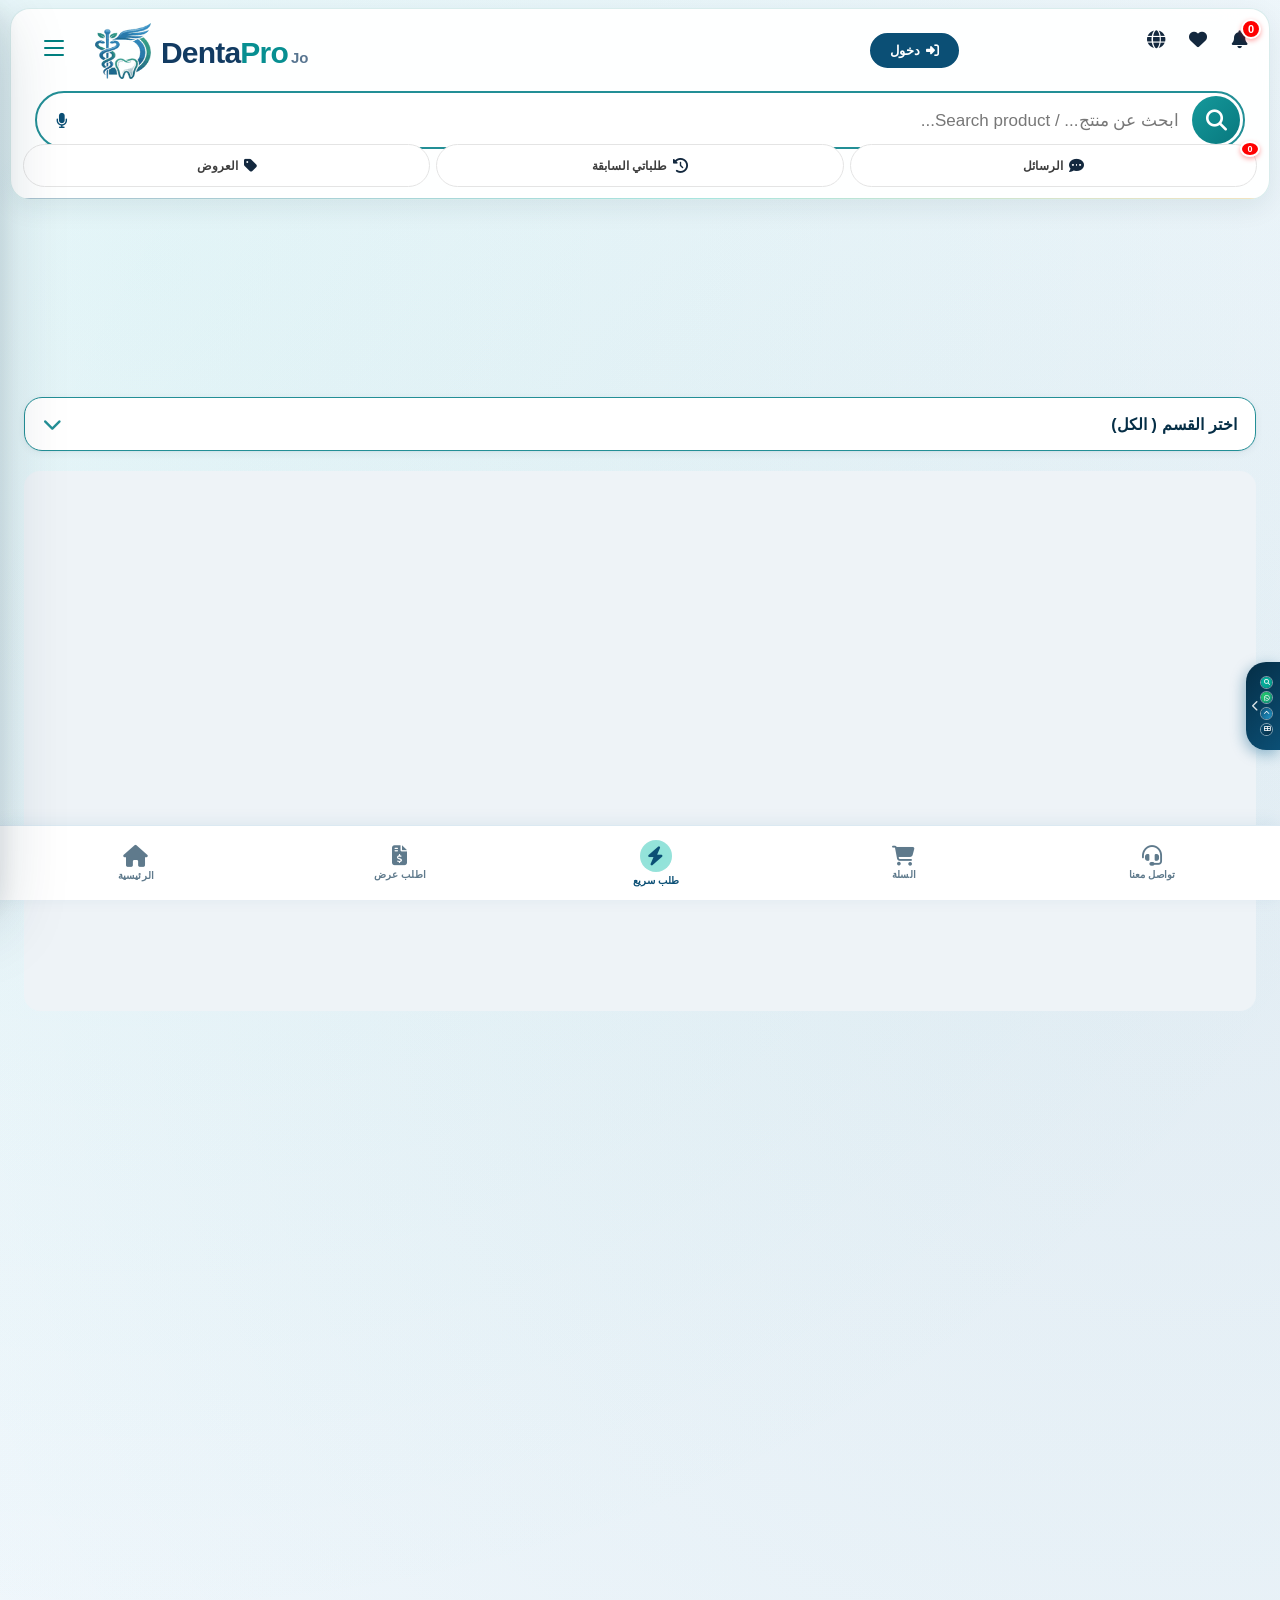
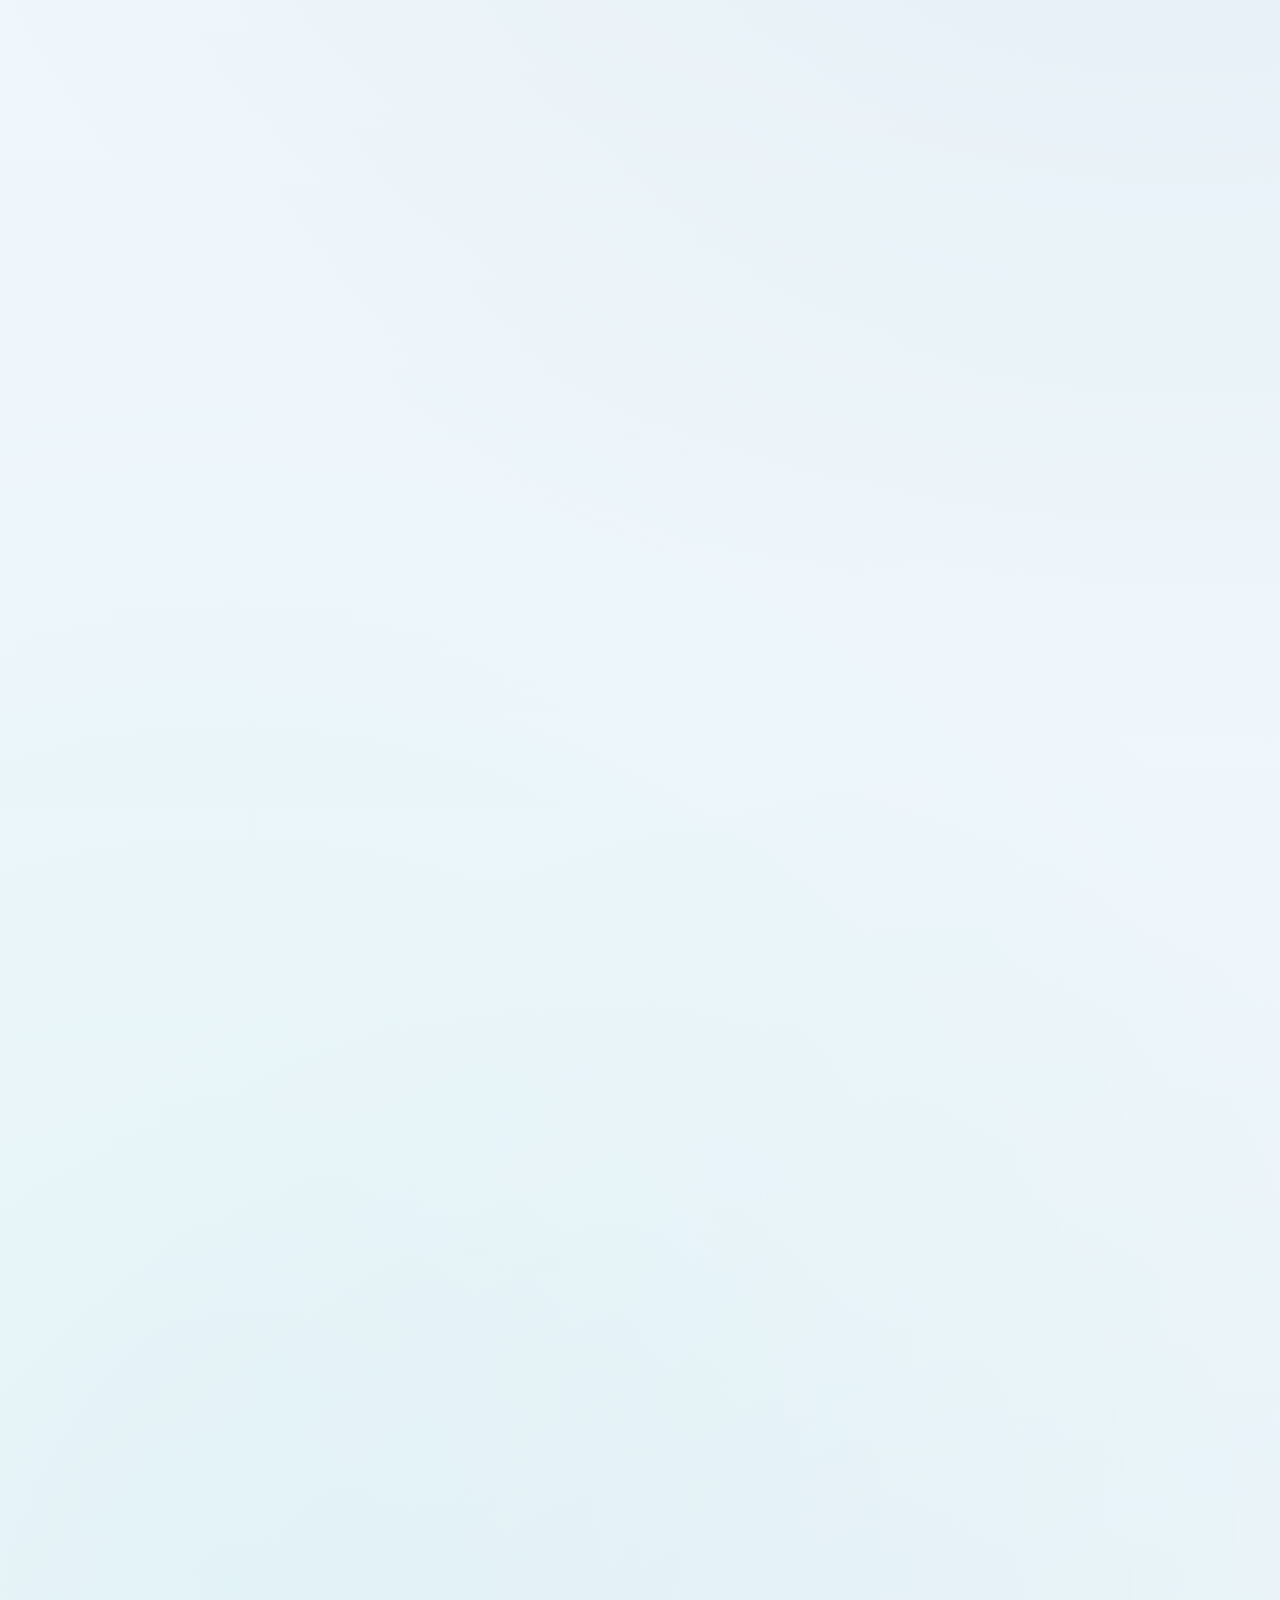
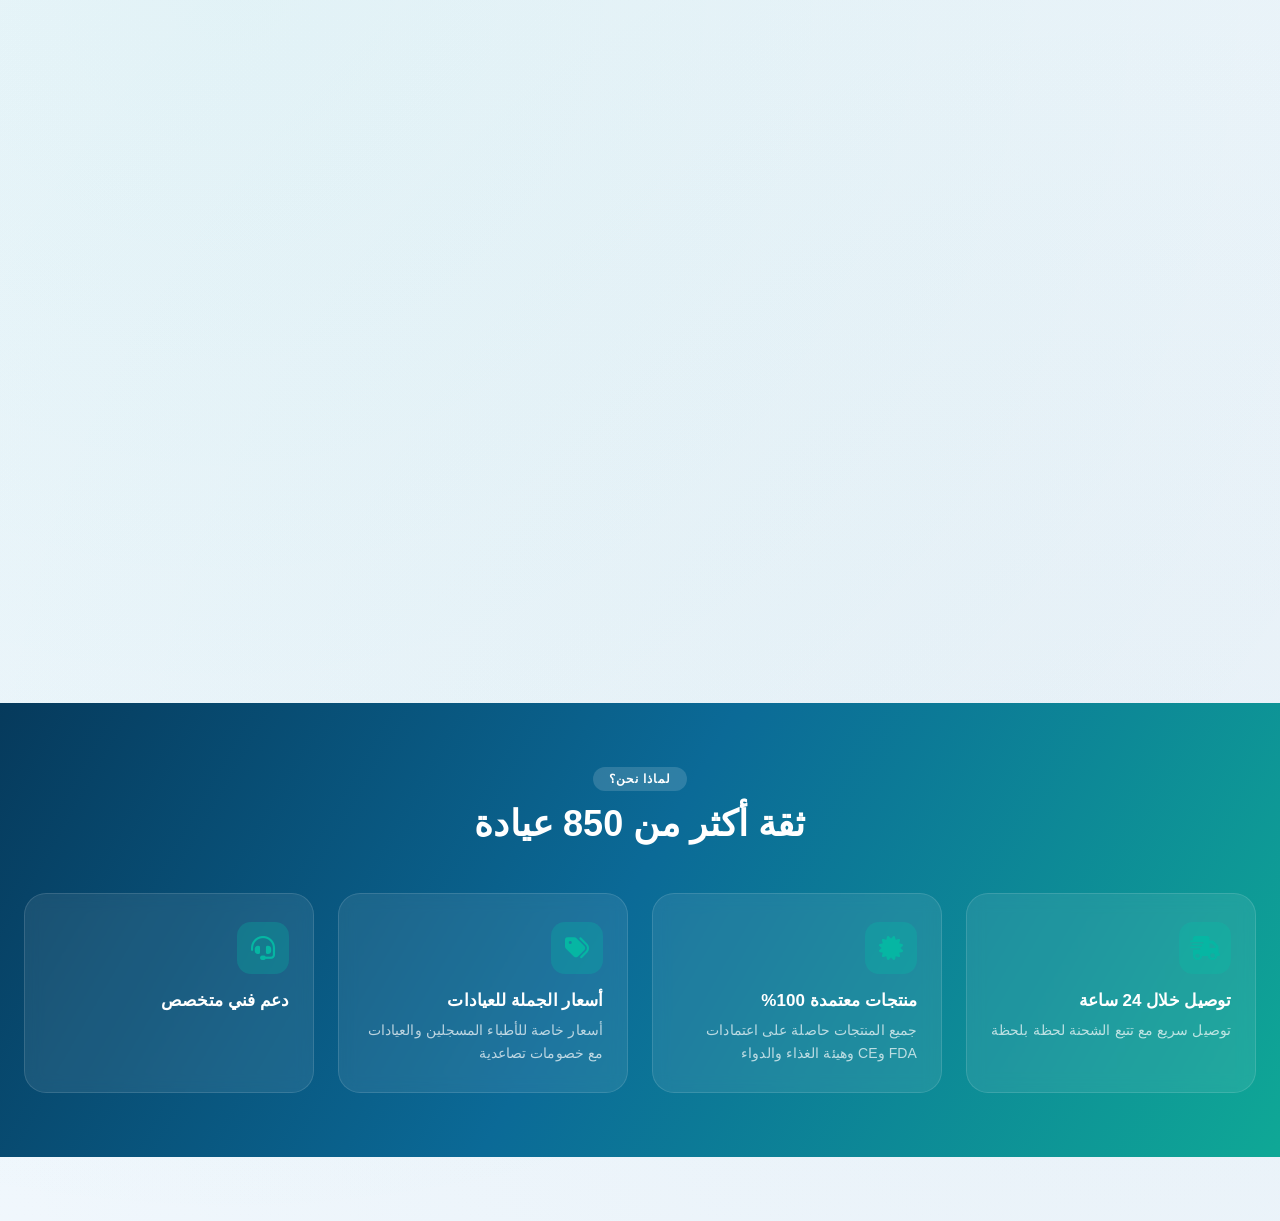
==== index.html @ 57e039f7 "Add files via upload" ====
<!DOCTYPE html>
<html lang="ar" dir="rtl">
<head>
<meta charset="UTF-8">
<meta http-equiv="Content-Security-Policy" content="default-src 'self'; script-src 'self' 'unsafe-inline' https://cdnjs.cloudflare.com https://www.gstatic.com https://*.onesignal.com; style-src 'self' 'unsafe-inline' https://fonts.googleapis.com https://cdnjs.cloudflare.com https://onesignal.com https://*.onesignal.com; font-src 'self' https://fonts.gstatic.com https://cdnjs.cloudflare.com; img-src 'self' data: https://*.onesignal.com https://res.cloudinary.com https://*.tile.openstreetmap.org https://www.gstatic.com; connect-src 'self' https://nominatim.openstreetmap.org https://*.googleapis.com https://*.firebaseio.com wss://*.firebaseio.com https://res.cloudinary.com https://api.cloudinary.com https://*.cloudfunctions.net https://*.run.app https://*.workers.dev https://onesignal.com https://*.onesignal.com; frame-src https://www.openstreetmap.org https://onesignal.com https://*.onesignal.com; object-src 'none'; base-uri 'self'">
<meta name="viewport" content="width=device-width, initial-scale=1.0, viewport-fit=cover">
<script>/* حجز مساحة البانر مبكراً (منع CLS): الافتراض أن البانر موجود إلا إن عرفنا من زيارة سابقة أنه غير موجود؛ ad-banner.js يرفع الحجز عند الحسم */
try{if(localStorage.getItem('dp_noBanner')!=='1'){document.documentElement.classList.add('dp-banner-reserve');setTimeout(function(){document.documentElement.classList.remove('dp-banner-reserve')},8000)}}catch(e){}</script>
<link rel="icon" href="./favicon.ico" type="image/x-icon">
  <link rel="apple-touch-icon" href="./icons/icon-180.png">
<title>DentaPro Jo | مستلزمات طب الأسنان للعيادات والأطباء في الأردن</title>
<meta name="description" content="DentaPro Jo متجر إلكتروني لمستلزمات طب الأسنان: مواد حشو وتقويم وزراعة وتعقيم وأدوات يدوية. نوصّل لعيادات وأطباء الأسنان في جميع محافظات الأردن.">
<link rel="alternate" hreflang="ar" href="https://dentapro-jo.github.io/dentapro/">
<link rel="alternate" hreflang="x-default" href="https://dentapro-jo.github.io/dentapro/">
<meta name="keywords" content="مستلزمات طب الأسنان, أدوات طبية, أجهزة أسنان, متجر طبي, تعقيم, تقويم أسنان, زراعة أسنان">
<meta property="og:title" content="DentaPro Jo | مستلزمات طب الأسنان للعيادات والأطباء في الأردن">
<meta property="og:description" content="DentaPro Jo متجر إلكتروني لمستلزمات طب الأسنان: مواد حشو وتقويم وزراعة وتعقيم وأدوات يدوية. نوصّل لعيادات وأطباء الأسنان في جميع محافظات الأردن.">
<meta property="og:type" content="website">
<meta property="og:url" content="https://dentapro-jo.github.io/dentapro/">
<meta property="og:site_name" content="DentaPro Jo">
<meta property="og:locale" content="ar_JO">
<meta property="og:image" content="https://dentapro-jo.github.io/dentapro/icons/icon-512.png">
<meta property="og:image:type" content="image/png">
<meta property="og:image:width" content="512">
<meta property="og:image:height" content="512">
<meta name="twitter:card" content="summary">
<meta name="twitter:title" content="DentaPro Jo | مستلزمات طب الأسنان للعيادات والأطباء في الأردن">
<meta name="twitter:description" content="متجر إلكتروني لمستلزمات طب الأسنان. نوصّل لعيادات وأطباء الأسنان في جميع محافظات الأردن.">
<meta name="twitter:image" content="https://dentapro-jo.github.io/dentapro/icons/icon-512.png">
<meta name="robots" content="index, follow">
<link rel="canonical" href="https://dentapro-jo.github.io/dentapro/">
<link rel="manifest" href="manifest.json">
<script type="application/ld+json">
{
  "@context": "https://schema.org",
  "@type": "OnlineStore",
  "@id": "https://dentapro-jo.github.io/dentapro/#store",
  "name": "DentaPro Jo",
  "description": "متجر إلكتروني لمستلزمات طب الأسنان: مواد حشو وتقويم وزراعة وتعقيم وأدوات يدوية، لعيادات وأطباء الأسنان في جميع محافظات الأردن.",
  "url": "https://dentapro-jo.github.io/dentapro/",
  "logo": "https://dentapro-jo.github.io/dentapro/icons/icon-512.png",
  "telephone": "+962790408680",
  "areaServed": { "@type": "Country", "name": "Jordan" }
}
</script>
<link rel="preconnect" href="https://firestore.googleapis.com" crossorigin>
<link rel="preconnect" href="https://fonts.gstatic.com" crossorigin>
<link rel="preconnect" href="https://cdnjs.cloudflare.com" crossorigin>
<link rel="preconnect" href="https://res.cloudinary.com">
<link href="https://fonts.googleapis.com/css2?family=Cairo:wght@400;600;700;800;900&family=DM+Sans:wght@400;500;600;700&display=swap" rel="stylesheet" media="print" onload="this.media='all'">
<noscript><link href="https://fonts.googleapis.com/css2?family=Cairo:wght@400;600;700;800;900&family=DM+Sans:wght@400;500;600;700&display=swap" rel="stylesheet"></noscript>
<link rel="stylesheet" href="https://cdnjs.cloudflare.com/ajax/libs/font-awesome/6.5.0/css/all.min.css" media="print" onload="this.media='all'">
<noscript><link rel="stylesheet" href="https://cdnjs.cloudflare.com/ajax/libs/font-awesome/6.5.0/css/all.min.css"></noscript>

<link rel="stylesheet" href="./css/bundle.css?v=r46">
<link rel="modulepreload" href="https://www.gstatic.com/firebasejs/10.12.0/firebase-app.js">
<link rel="modulepreload" href="https://www.gstatic.com/firebasejs/10.12.0/firebase-firestore.js">
<link rel="modulepreload" href="https://www.gstatic.com/firebasejs/10.12.0/firebase-auth.js">
<link rel="modulepreload" href="./js/firebase/firebase-init.js?v=r46">
<link rel="modulepreload" href="./js/app.js?v=r46">
<link rel="modulepreload" href="./js/config.js?v=r46">
<link rel="modulepreload" href="./js/constants.js?v=r46">
<link rel="modulepreload" href="./js/state.js?v=r46">
<link rel="modulepreload" href="./js/utils.js?v=r46">
<link rel="modulepreload" href="./js/firebase/firebase-services.js?v=r46">
<link rel="preload" as="script" href="./js/products/products.js?v=r46">
<link rel="preload" as="script" href="./js/cart/cart.js?v=r46">
<link rel="preload" as="script" href="./js/location/location.js?v=r46">
<link rel="preload" as="script" href="./js/ui/navigation.js?v=r46">
<link rel="preload" as="script" href="./js/user/auth-ui.js?v=r46">
<script src="./js/shared/media.js?v=r46" defer></script>
<script src="./js/shared/discounts.js?v=r46" defer></script>
<script src="./js/shared/coupons.js?v=r46" defer></script>
<script src="./js/shared/credit.js?v=r46" defer></script>
<script src="./js/shared/loyalty.js?v=r46" defer></script>
<script src="./js/shared/ad-banner.js?v=r46" defer></script>
<script src="./js/push/onesignal.js?v=r46" defer></script>
<script type="module" src="./js/firebase/firebase-init.js?v=r46"></script>
<script type="module" src="./js/app.js?v=r46"></script>
</head>
<body>

<!-- SPLASH SCREEN -->
<div id="splashScreen" role="status" aria-live="polite" style="position:fixed;inset:0;z-index:99999;
  background:linear-gradient(135deg,#063d5e,#0a5c8a,#1a8bbf);
  display:flex;flex-direction:column;align-items:center;justify-content:center;
  transition:opacity 0.5s ease, visibility 0.5s ease;">
  <style>
    @keyframes splashPulse{0%,100%{transform:scale(1)}50%{transform:scale(1.06)}}
    @media (prefers-reduced-motion:reduce){#splashLogo{animation:none!important}#splashBar{transition:none!important}}
  </style>
  <div id="splashLogo" style="width:100px;height:100px;border-radius:24px;background:#fff;
    display:flex;align-items:center;justify-content:center;overflow:hidden;
    box-shadow:0 8px 32px rgba(0,0,0,0.3);margin-bottom:20px;
    animation:splashPop 0.6s cubic-bezier(0.34,1.56,0.64,1), splashPulse 1.8s ease-in-out 0.6s infinite">
    <img src="./icons/icon-192.png" alt="DentaPro Jo" width="100" height="100" fetchpriority="high" decoding="async" style="width:100%;height:100%;object-fit:cover">
  </div>
  <div style="color:#fff;font-size:26px;font-weight:900;letter-spacing:-0.5px" dir="ltr">
    Denta<span style="color:#00c2a8">Pro</span><i style="font-style:normal;font-size:.55em;font-weight:800;opacity:.8;margin-inline-start:4px;letter-spacing:0">Jo</i>
  </div>
  <div dir="ltr" style="color:rgba(255,255,255,0.88);font-size:15px;font-weight:700;margin-top:10px">Welcome to DentaPro Jo</div>
  <div style="width:min(220px,60vw);height:6px;border-radius:6px;background:rgba(255,255,255,0.2);margin-top:28px;overflow:hidden">
    <div id="splashBar" style="height:100%;width:6%;border-radius:6px;background:linear-gradient(90deg,#00c2a8,#7ff0de);transition:width 0.4s ease"></div>
  </div>
  <div id="splashMsg" dir="ltr" style="color:rgba(255,255,255,0.65);font-size:12px;margin-top:12px;min-height:16px">Preparing your store...</div>
</div>
<script>
// شاشة الترحيب: تبقى حتى تكتمل خطوات التحميل الفعلية (الكود، الخادم، المنتجات، العروض، الهيرو، البانر)،
// بحد أدنى 0.8 ثانية (لا تومض) وحد أقصى 4 ثوانٍ (لا يعلق عليها أحد مهما كان الاتصال). الشريط يتقدم بخطوات حقيقية
// ويزحف ببطء بينها كي لا يبدو واقفاً. أي كود يستدعي dpSplash.mark('اسم الخطوة') عند اكتمالها.
window.dpSplash = (function () {
  var MIN = 800, MAX = 3000, SLOW_AT = 2000;
  var weights = { core: 2, firebase: 1, products: 2, offers: 1, hero: 1, banner: 1 };
  var labels = { core: 'Connecting...', firebase: 'Loading products...', products: 'Loading offers...',
                 offers: 'Almost ready...', hero: 'Almost ready...', banner: 'Almost ready...' };
  var total = 0, k; for (k in weights) total += weights[k];
  var done = {}, finished = false, start = Date.now(), creep = 6;
  var el = document.getElementById('splashScreen'), bar = document.getElementById('splashBar'), msg = document.getElementById('splashMsg');
  function real() { var d = 0; for (var k in weights) if (done[k]) d += weights[k]; return Math.round(d / total * 100); }
  function paint() { if (bar) bar.style.width = Math.min(100, Math.max(real(), creep)) + '%'; }
  function finish() {
    if (finished) return; finished = true;
    if (bar) bar.style.width = '100%';
    if (el) { el.style.opacity = '0'; el.style.visibility = 'hidden'; setTimeout(function () { if (el.parentNode) el.parentNode.removeChild(el); }, 520); }
  }
  function mark(step) {
    if (finished || !(step in weights) || done[step]) return;
    done[step] = true; paint();
    if (msg && labels[step] && real() < 100) msg.textContent = labels[step];
    if (real() >= 100) setTimeout(finish, Math.max(0, MIN - (Date.now() - start)));
  }
  // زحف بطيء بين الخطوات الحقيقية حتى لا يبدو الشريط واقفاً (لا يتجاوز 85% قبل الاكتمال)
  var timer = setInterval(function () { if (finished) { clearInterval(timer); return; } if (creep < 85) { creep += 1.2; paint(); } }, 120);
  setTimeout(function () { if (!finished && msg) msg.textContent = 'Slow connection, almost there...'; }, SLOW_AT);
  setTimeout(finish, MAX);
  return { mark: mark, finish: finish };
})();
</script>

<!-- HEADER -->
  <!-- OFFERS TICKER: يطفو ثابتاً فوق الهيدر، هذا العنصر يحجز له مساحة فوق الهيدر عند ظهوره -->
<div id="tickerSpacer" style="height:0"></div>

<!-- OFFERS LIST: يظهر ثابتاً فوق كل شي بأعلى الشاشة -->
<div class="offers-ticker" id="offersTicker" style="display:none">
  <div class="offers-ticker-track" id="offersTickerTrack"></div>
</div>
<header>
  <div id="offlineBanner">
    <i class="fas fa-wifi" style="opacity:0.9"></i>
    <span data-ar="لا يوجد اتصال بالإنترنت — سيتم إعادة المحاولة تلقائياً" data-en="No internet connection — will retry automatically">لا يوجد اتصال بالإنترنت — سيتم إعادة المحاولة تلقائياً</span>
  </div>
  <div class="header-inner">
    <button class="hamburger-btn" onclick="toggleMobileDrawer()" aria-label="القائمة" title="القائمة">
      <span></span><span></span><span></span>
    </button>
    <a href="#" class="logo" onclick="goHome()">
  <span class="logo-3d-wrap"><img class="logo-3d-spin" src="./icons/header-logo.png" alt="DentaPro Jo" width="44" height="44" fetchpriority="high" decoding="async" style="width:44px;height:44px;object-fit:contain"></span>
  <span class="logo-text">Denta<span>Pro</span><i class="dp-jo">Jo</i></span>
</a>
    <div class="header-actions">
      <div id="authHeaderArea">
        <!-- يُملأ بـ JS -->
      </div>
<button class="lang-btn" aria-label="تغيير اللغة / Change language" onclick="toggleLang()">
        <i class="fas fa-globe"></i>
        <span id="langLabel">EN</span>
        <i class="fas fa-chevron-down" style="font-size:9px;opacity:.55"></i>
      </button>
      <button class="dark-toggle-inline" id="darkToggle" onclick="toggleDarkMode()" title="الوضع الليلي">
        <i class="fas fa-moon" id="darkIcon"></i>
        <span data-ar="الوضع الليلي" data-en="Dark Mode">الوضع الليلي</span>
      </button>
      <button class="offers-pill-btn" onclick="goToOffersFiltered('all')">
        <i class="fas fa-tag"></i>
        <span data-ar="العروض" data-en="Offers">العروض</span>
      </button>
    </div>
    <div class="header-row-break"></div>
 <div class="header-search" style="position:relative">
  <input type="search" id="searchInput" name="q" placeholder="ابحث عن منتج... / Search product..." autocomplete="off" autocapitalize="off" autocorrect="off" spellcheck="false" enterkeyhint="search" data-lpignore="true" data-form-type="other" aria-label="بحث عن منتج">
  <button type="button" class="header-search-submit" onclick="document.getElementById('searchInput').focus()" title="بحث" aria-label="بحث">
    <i class="fas fa-search"></i>
  </button>
</div>
<button aria-label="المفضلة" class="notif-btn" id="favBtn" onclick="openFavoritesPage()" title="المفضلة">
      <i class="fas fa-heart"></i>
    </button>
    <button class="notif-btn" id="reorderMobileBtn" onclick="openReorderedProductsPage()" title="طلباتي السابقة" aria-label="طلباتي السابقة">
      <i class="fas fa-history"></i>
      <span class="notif-btn-label" data-ar="طلباتي السابقة" data-en="Previous Orders">طلباتي السابقة</span>
    </button>
    <button class="notif-btn" id="msgBtn" onclick="openClientMessages()" style="display:none" title="تواصل مع الإدارة">
      <i class="fas fa-comment-dots"></i>
      <span class="notif-btn-label" data-ar="الرسائل" data-en="Messages">الرسائل</span>
      <span class="notif-badge" id="msgBadge" style="display:none">0</span>
    </button>
    <button class="notif-btn" id="notifBtn" onclick="toggleNotifDropdown()" style="display:none">
      <i class="fas fa-bell"></i>
      <span class="notif-badge" id="notifBadge" style="display:none">0</span>
    </button>
    <button class="cart-btn" onclick="openCart()">
      <i class="fas fa-shopping-cart"></i>
      <span class="cart-count" id="cartCount">0</span>
    </button>
  </div>
  </header>
  <div id="searchSuggestions" style="display:none;position:fixed;
       background:#fff;border:1.5px solid var(--border);border-radius:14px;max-height:340px;overflow-y:auto;
       z-index:1500;box-shadow:var(--shadow-lg)"></div>
  <div class="notif-dropdown" id="notifDropdown">
    <div class="notif-dropdown-header">
      <span class="notif-dropdown-title"><i class="fas fa-bell"></i> الإشعارات</span>
      <button class="notif-mark-read-btn" onclick="markAllNotifsRead()">تعليم الكل كمقروء</button>
    </div>
    <div id="notifList"></div>
  </div>
  <div id="sessionWelcomeHost" style="max-width:1180px;margin:12px auto 0;padding:0 24px;position:relative;z-index:20"></div>

<!-- MOBILE DRAWER MENU -->
<div class="drawer-overlay" id="drawerOverlay" onclick="toggleMobileDrawer()"></div>
<div class="mobile-drawer" id="mobileDrawer">
  <div class="mobile-drawer-header">
    <span class="logo-text">Denta<span>Pro</span><i class="dp-jo">Jo</i></span>
    <button class="drawer-close-btn" onclick="toggleMobileDrawer()" aria-label="إغلاق"><i class="fas fa-times"></i></button>
  </div>
  <div class="mobile-drawer-body">
    <button class="drawer-link" onclick="goHome();toggleMobileDrawer()"><i class="fas fa-home"></i><span data-ar="الرئيسية" data-en="Home">الرئيسية</span></button>
    <button class="drawer-link" onclick="document.getElementById('productsSection').scrollIntoView({behavior:'smooth'});toggleMobileDrawer()"><i class="fas fa-th-large"></i><span data-ar="المنتجات" data-en="Products">المنتجات</span></button>
    <button class="drawer-link" onclick="goToOffersFiltered('all');toggleMobileDrawer()"><i class="fas fa-tag"></i><span data-ar="العروض" data-en="Offers">العروض</span></button>
    <button class="drawer-link" onclick="openFavoritesPage();toggleMobileDrawer()"><i class="fas fa-heart"></i><span data-ar="المفضلة" data-en="Favorites">المفضلة</span></button>
    <button class="drawer-link" onclick="openClientOrders();toggleMobileDrawer()"><i class="fas fa-box"></i><span data-ar="طلباتي" data-en="My Orders">طلباتي</span></button>
    <button class="drawer-link" onclick="openTrackOrderPage();toggleMobileDrawer()"><i class="fas fa-search-location"></i><span data-ar="تتبع طلب سابق" data-en="Track an Order">تتبع طلب سابق</span></button>
    <div class="drawer-divider"></div>
    <button class="drawer-link" onclick="toggleLang();toggleMobileDrawer()"><i class="fas fa-globe"></i><span data-ar="English" data-en="العربية">English</span></button>
    <button class="drawer-link" onclick="toggleDarkMode()"><i class="fas fa-moon"></i><span data-ar="الوضع الليلي" data-en="Dark Mode">الوضع الليلي</span></button>
    <div class="drawer-divider"></div>
    <button class="drawer-link" onclick="openMyQuotesPage();toggleMobileDrawer()"><i class="fas fa-file-invoice-dollar"></i><span data-ar="عروض أسعاري" data-en="My Quotes">عروض أسعاري</span></button>
    <button class="drawer-link" onclick="openEditProfile();toggleMobileDrawer()"><i class="fas fa-user-edit"></i><span data-ar="تعديل الملف" data-en="Edit Profile">تعديل الملف</span></button>
    <button class="drawer-link" id="drawerAuthBtn" onclick="handleDrawerAuthClick();toggleMobileDrawer()"><i class="fas fa-sign-out-alt" id="drawerAuthIcon"></i><span id="drawerAuthLabel" data-ar="تسجيل الخروج" data-en="Log Out">تسجيل الخروج</span></button>
    <button class="drawer-link" onclick="openDeleteAccountModal();toggleMobileDrawer()"><i class="fas fa-user-times"></i><span data-ar="حذف الحساب نهائياً" data-en="Delete Account">حذف الحساب نهائياً</span></button>
  </div>
</div>

<div id="adBannerSection" style="display:none;background:#fff;border-bottom:1px solid var(--border)">
  <div id="adBannerSlide" style="width:100%;max-width:1180px;margin:0 auto;height:180px;cursor:pointer;overflow:hidden;position:relative">
    <div id="adBannerSlideInner" style="width:100%;height:100%;display:flex;align-items:stretch;transition:transform 0.28s ease"></div>
  </div>
</div>
<div id="adBannerDots" style="display:none;justify-content:center;align-items:center;gap:8px;padding:6px 0;max-width:1180px;margin:0 auto;background:transparent"></div>

<!-- HERO -->
<div class="page-section active" id="homePage">
<section class="hero" id="heroSection" style="display:none">
  <div class="hero-inner">
    <div class="hero-content" id="heroContentWrap" style="display:block;overflow:hidden">
      <img id="heroImageEl" style="display:none;max-width:120px;max-height:120px;border-radius:16px;object-fit:cover;float:right;margin:0 0 12px 20px" alt="">
      <h1 id="heroTitleEl" style="margin:0"></h1>
  </div>
</section>

<!-- CATEGORIES -->
<section style="padding:4px 24px 4px">
  <div class="section-inner">
    <div class="section-header" style="display:none">
      <div class="section-tag" data-ar="الأقسام" data-en="CATEGORIES">الأقسام</div>
      <h2 class="section-title" data-ar="تصفح حسب الفئة" data-en="Browse by Category">تصفح حسب الفئة</h2>
    </div>
    <div class="category-picker" id="categoriesGrid" aria-label="اختيار القسم"></div>

  </div>
</section>
<!-- OFFERS -->
<div id="dynamicArea" class="is-loading">
<section id="offersSection" style="padding:4px 24px 16px;display:none">
  <div class="section-inner">
    <div class="section-header" style="display:flex;align-items:center;justify-content:space-between;flex-wrap:wrap;gap:12px;text-align:right">
      <div style="display:none">
        <div class="section-tag" style="background:rgba(245,158,11,0.12);color:#d97706">🎁 عروض خاصة</div>
        <h2 class="section-title" style="margin-bottom:0" data-ar="أفضل العروض والباقات" data-en="Best Offers &amp; Bundles">أفضل العروض والباقات</h2>
      </div>
      <button onclick="goToOffersFiltered('all')" style="display:none">
        عرض الكل
      </button>
    </div>
    <div class="offers-grid" id="offersGrid"></div>
  </div>
</section>
<!-- BEST SELLERS -->
<!-- BADGE SECTIONS: قسم لكل شارة (الأكثر مبيعاً، جديد، خصم ...) يُولَّد من المنتجات التي حدّد الأدمن شارتها؛ لا يظهر شيء إن لم يوجد منتج بشارة -->
<section id="badgeSections" style="padding:0"></section>
<section id="productsSection" style="padding:12px 24px 64px">
  <div class="section-inner">
    <div class="products-header" style="margin-bottom:12px">
      <div style="display:none">
        <div class="section-tag" data-ar="المنتجات" data-en="PRODUCTS">المنتجات</div>
        <h2 class="section-title" style="margin-bottom:0" data-ar="المنتجات المتاحة" data-en="Available Products">المنتجات المتاحة</h2>
      </div>
      <div style="display:flex;align-items:center;gap:10px;flex-wrap:wrap">
        <select aria-label="ترتيب المنتجات" id="sortSelect" onchange="productsDisplayLimit=PRODUCTS_PAGE_SIZE;renderProducts()"
          style="padding:8px 14px;border-radius:50px;border:2px solid var(--border);background:#fff;
                 font-family:inherit;font-size:13px;font-weight:600;color:var(--text-muted);cursor:pointer;outline:none">
          <option value="default" data-ar="الترتيب الافتراضي" data-en="Default Sorting">الترتيب الافتراضي</option>
          <option value="price_asc" data-ar="السعر: من الأقل للأعلى" data-en="Price: Low to High">السعر: من الأقل للأعلى</option>
          <option value="price_desc" data-ar="السعر: من الأعلى للأقل" data-en="Price: High to Low">السعر: من الأعلى للأقل</option>
          <option value="newest" data-ar="الأحدث أولاً" data-en="Newest First">الأحدث أولاً</option>
          <option value="bestselling" data-ar="الأكثر مبيعاً" data-en="Best Selling">الأكثر مبيعاً</option>
        </select>
      </div>
    </div>

    <!-- شريط الفلاتر -->
    <div class="filters-bar">
      <div class="filter-group">
        <label data-ar="السعر من" data-en="Price from">السعر من</label>
        <input type="number" class="filter-price-input" id="filterPriceMin" placeholder="0" min="0" oninput="productsDisplayLimit=PRODUCTS_PAGE_SIZE;renderProducts()">
        <label data-ar="إلى" data-en="to">إلى</label>
        <input type="number" class="filter-price-input" id="filterPriceMax" placeholder="∞" min="0" oninput="productsDisplayLimit=PRODUCTS_PAGE_SIZE;renderProducts()">
      </div>
      <div class="filter-group">
        <label data-ar="الماركة" data-en="Brand">الماركة</label>
        <select aria-label="تصفية حسب الماركة" class="filter-select" id="filterBrand" onchange="productsDisplayLimit=PRODUCTS_PAGE_SIZE;renderProducts()">
          <option value="all" data-ar="كل الماركات" data-en="All Brands">كل الماركات</option>
        </select>
      </div>
      <div class="filter-checkbox-wrap">
        <input type="checkbox" id="filterInStock" onchange="productsDisplayLimit=PRODUCTS_PAGE_SIZE;renderProducts()">
        <label for="filterInStock" data-ar="المتوفر فقط" data-en="In Stock Only">المتوفر فقط</label>
      </div>
      <span class="filter-results-count" id="filterResultsCount"></span>
      <button class="filter-clear-btn" onclick="clearFilters()" data-ar="إلغاء الفلاتر" data-en="Clear Filters">إلغاء الفلاتر</button>
    </div>

    <div class="products-grid" id="productsGrid"></div>
    <div style="text-align:center;margin-top:28px" id="loadMoreWrap">
      <button class="btn-primary" id="loadMoreBtn" onclick="loadMoreProducts()" style="display:none">
        <span data-ar="عرض المزيد" data-en="Load More">عرض المزيد</span>
      </button>
    </div>
  </div>
</section>
</div>

<!-- FEATURES -->
<section class="features-section">
  <div class="section-inner">
    <div class="section-header">
      <div class="section-tag" style="background:rgba(255,255,255,0.15);color:#fff" data-ar="لماذا نحن؟" data-en="WHY US?">لماذا نحن؟</div>
      <h2 class="section-title" style="color:#fff" data-ar="ثقة أكثر من 850 عيادة" data-en="Trusted by 850+ Clinics">ثقة أكثر من 850 عيادة</h2>
    </div>
    <div class="features-grid">
      <div class="feature-card">
        <div class="feature-icon"><i class="fas fa-shipping-fast"></i></div>
        <div class="feature-title" data-ar="توصيل خلال 24 ساعة" data-en="24-Hour Delivery">توصيل خلال 24 ساعة</div>
        <div class="feature-desc" data-ar="توصيل سريع مع تتبع الشحنة لحظة بلحظة" data-en="Fast delivery across all Gulf regions with real-time tracking">توصيل سريع  مع تتبع الشحنة لحظة بلحظة</div>
      </div>
      <div class="feature-card">
        <div class="feature-icon"><i class="fas fa-certificate"></i></div>
        <div class="feature-title" data-ar="منتجات معتمدة 100%" data-en="100% Certified Products">منتجات معتمدة 100%</div>
        <div class="feature-desc" data-ar="جميع المنتجات حاصلة على اعتمادات FDA وCE وهيئة الغذاء والدواء" data-en="All products hold FDA, CE and local regulatory certifications">جميع المنتجات حاصلة على اعتمادات FDA وCE وهيئة الغذاء والدواء</div>
      </div>
      <div class="feature-card">
        <div class="feature-icon"><i class="fas fa-tags"></i></div>
        <div class="feature-title" data-ar="أسعار الجملة للعيادات" data-en="Wholesale Prices for Clinics">أسعار الجملة للعيادات</div>
        <div class="feature-desc" data-ar="أسعار خاصة للأطباء المسجلين والعيادات مع خصومات تصاعدية" data-en="Special pricing for registered doctors and clinics with tiered discounts">أسعار خاصة للأطباء المسجلين والعيادات مع خصومات تصاعدية</div>
      </div>
      <div class="feature-card">
        <div class="feature-icon"><i class="fas fa-headset"></i></div>
        <div class="feature-title" data-ar="دعم فني متخصص" data-en="Specialized Technical Support">دعم فني متخصص</div>
        <div class="feature-desc" data-ar="" data-en="A specialized team of dentists ready to answer your inquiries"></div>
      </div>
    </div>
  </div>
</section>
</div><!-- end homePage -->

<!-- CART SIDEBAR -->
<div class="cart-overlay" id="cartOverlay" onclick="closeCart()"></div>
<div class="cart-sidebar" id="cartSidebar">
  <div class="cart-header">
    <div class="cart-title"><i class="fas fa-shopping-cart"></i> <span data-ar="سلة التسوق" data-en="Shopping Cart">سلة التسوق</span> <span id="cartItemsCount" style="font-size:14px;opacity:0.8">(0)</span></div>
    <button class="close-btn" aria-label="إغلاق" onclick="closeCart()"><i class="fas fa-times"></i></button>
  </div>
  <div class="cart-items" id="cartItems">
    <div class="cart-empty" id="cartEmpty">
      <i class="fas fa-shopping-basket"></i>
      <p data-ar="السلة فارغة" data-en="Cart is empty">السلة فارغة</p>
      <small data-ar="أضف منتجات للبدء" data-en="Add products to get started">أضف منتجات للبدء</small>
    </div>
  </div>
  <div class="cart-footer">
    <div id="couponBox" style="margin-bottom:6px"></div>
    <div class="cart-total-row">
      <span class="cart-total-label" data-ar="المجموع" data-en="Subtotal">المجموع</span>
      <span class="cart-total-price" id="cartTotal">0.00 <small style="font-size:14px;font-weight:600">د.أ</small></span>
    </div>
    <div class="free-ship-wrap" id="freeShipWrap"></div>
    <button class="checkout-btn" onclick="openOrderModal()">
      <i class="fas fa-arrow-left" id="checkoutArrow"></i>
      <span data-ar="إتمام الطلب" data-en="Proceed to Order">إتمام الطلب</span>
    </button>
  </div>
</div>

<!-- ORDER MODAL -->
<div class="modal-overlay" id="orderModal">
  <div class="modal">
    <div class="modal-header">
      <div class="modal-title"><i class="fas fa-clipboard-list"></i> <span data-ar="تفاصيل الطلب" data-en="Order Details">تفاصيل الطلب</span></div>
      <button class="close-btn" aria-label="إغلاق" onclick="closeOrderModal()"><i class="fas fa-times"></i></button>
    </div>
    <div class="modal-body" id="modalBody">
      <!-- Steps -->
      <div class="modal-steps">
        <div class="step active" id="step1"><div class="step-num">1</div><span data-ar="ملخص" data-en="Summary">ملخص</span></div>
        <div class="step" id="step2"><div class="step-num">2</div><span data-ar="بياناتك" data-en="Your Info">بياناتك</span></div>
        <div class="step" id="step3"><div class="step-num">3</div><span data-ar="الموقع" data-en="Location">الموقع</span></div>
        <div class="step" id="step4"><div class="step-num">4</div><span data-ar="تأكيد" data-en="Confirm">تأكيد</span></div>
      </div>

      <!-- STEP 1: Order Summary -->
      <div id="modalStep1">
        <div class="order-summary">
          <div class="order-summary-title"><i class="fas fa-list"></i> <span data-ar="مراجعة الطلب" data-en="Order Review">مراجعة الطلب</span></div>
          <div id="modalSummaryItems"></div>
        </div>
      </div>

      <!-- STEP 2: Customer Info -->
      <div id="modalStep2" style="display:none">
        <div id="autoFillBanner" style="display:none;margin-bottom:16px;padding:12px 16px;
          background:linear-gradient(135deg,rgba(0,194,168,0.1),rgba(10,92,138,0.06));
          border:1.5px solid rgba(0,194,168,0.4);border-radius:12px;
          display:flex;align-items:center;justify-content:space-between;gap:12px;flex-wrap:wrap">
          <div style="display:flex;align-items:center;gap:10px">
            <i class="fas fa-magic" style="color:var(--accent);font-size:18px"></i>
            <div>
              <div style="font-weight:700;font-size:13px;color:var(--primary-dark)">ملء تلقائي من ملفك الشخصي</div>
              <div style="font-size:12px;color:var(--text-muted)">اضغط لملء البيانات تلقائياً</div>
            </div>
          </div>
          <div style="display:flex;gap:8px;flex-wrap:wrap">
            <button onclick="autoFillFromProfile()" style="padding:8px 18px;border-radius:50px;
              background:linear-gradient(135deg,var(--accent),#00a896);color:#fff;border:none;
              font-family:inherit;font-size:13px;font-weight:700;cursor:pointer;
              display:flex;align-items:center;gap:6px">
              <i class="fas fa-magic"></i> ملء تلقائي
            </button>
            <button onclick="openEditProfile()" style="padding:8px 18px;border-radius:50px;
              background:transparent;color:var(--primary);border:2px solid var(--border);
              font-family:inherit;font-size:13px;font-weight:700;cursor:pointer;
              display:flex;align-items:center;gap:6px">
              <i class="fas fa-user-edit"></i> تعديل الملف
            </button>
          </div>
        </div>
        <div class="form-row">
          <div class="form-group">
            <label class="form-label"><i class="fas fa-hospital" style="color:var(--primary-light)"></i> <span data-ar="اسم العيادة / المنشأة" data-en="Clinic / Business Name">اسم العيادة / المنشأة</span> <span class="required">*</span></label>
            <div class="input-with-icon">
              <input type="text" class="form-input" id="clinicName" placeholder="عيادة الدكتور...">
              <i class="fas fa-hospital input-icon"></i>
            </div>
            <div class="field-error" id="clinicNameError"><i class="fas fa-exclamation-circle"></i> <span data-ar="هذا الحقل مطلوب" data-en="This field is required">هذا الحقل مطلوب</span></div>
          </div>
          <div class="form-group">
            <label class="form-label"><i class="fas fa-user-md" style="color:var(--primary-light)"></i> <span data-ar="اسم الطبيب / المسؤول" data-en="Doctor / Contact Name">اسم الطبيب / المسؤول</span> <span class="required">*</span></label>
            <div class="input-with-icon">
              <input type="text" class="form-input" id="doctorName" placeholder="د. محمد...">
              <i class="fas fa-user-md input-icon"></i>
            </div>
            <div class="field-error" id="doctorNameError"><i class="fas fa-exclamation-circle"></i> <span data-ar="هذا الحقل مطلوب" data-en="This field is required">هذا الحقل مطلوب</span></div>
          </div>
        </div>
        <div class="form-group">
          <label class="form-label"><i class="fas fa-phone" style="color:var(--primary-light)"></i> <span data-ar="رقم الهاتف (واتساب)" data-en="Phone Number (WhatsApp)">رقم الهاتف (واتساب)</span> <span class="required">*</span></label>
          <div class="phone-input-wrap">
            <select aria-label="رمز الدولة" class="country-code" id="countryCode">
              <option value="+962" selected>🇯🇴 +962</option>
              <option value="+966">🇸🇦 +966</option>
              <option value="+971">🇦🇪 +971</option>
              <option value="+965">🇰🇼 +965</option>
              <option value="+973">🇧🇭 +973</option>
              <option value="+974">🇶🇦 +974</option>
              <option value="+968">🇴🇲 +968</option>
              <option value="+213">🇩🇿 +213</option>
              <option value="+216">🇹🇳 +216</option>
              <option value="+212">🇲🇦 +212</option>
            </select>
            <div class="input-with-icon" style="flex:1">
              <input type="tel" class="form-input" id="phoneNumber" placeholder="7xxxxxxxx">
              <i class="fas fa-phone input-icon"></i>
            </div>
          </div>
          <div class="field-error" id="phoneError"><i class="fas fa-exclamation-circle"></i> <span data-ar="رقم الهاتف غير صحيح" data-en="Invalid phone number">رقم الهاتف غير صحيح</span></div>
        </div>
        <div class="form-group">
          <label class="form-label"><i class="fas fa-phone-alt" style="color:var(--text-muted)"></i> <span data-ar="الرقم البديل أو رقم السكرتيرة (اختياري)" data-en="Alternate or secretary number (optional)">الرقم البديل أو رقم السكرتيرة (اختياري)</span></label>
          <div class="input-with-icon">
            <input type="tel" class="form-input" id="altPhone" placeholder="07XXXXXXXX">
            <i class="fas fa-phone-alt input-icon"></i>
          </div>
        </div>
        <div id="guestAccountFieldsWrap" style="border-top:1.5px dashed var(--border);margin-top:16px;padding-top:16px">
          <div style="font-size:12px;color:var(--text-muted);margin-bottom:10px">
            <i class="fas fa-info-circle"></i> بيانصير عندك حساب تلقائياً بعد الطلب — الأسهل تحدّد كلمة سر عشان تدخل بيها لاحقاً وتتابع طلباتك
          </div>
          <div class="form-group">
            <label class="form-label"><i class="fas fa-envelope" style="color:var(--text-muted)"></i> <span data-ar="البريد الإلكتروني (اختياري)" data-en="Email (optional)">البريد الإلكتروني (اختياري)</span></label>
            <input type="email" class="form-input" id="guestEmail" placeholder="بريدك الإلكتروني (اختياري)" autocomplete="email">
          </div>
          <div class="form-group">
            <label class="form-label"><i class="fas fa-lock" style="color:var(--primary-light)"></i> <span data-ar="كلمة المرور" data-en="Password">كلمة المرور</span> <span class="required">*</span></label>
            <div class="input-with-icon">
              <input type="password" class="form-input" id="guestPassword" placeholder="8 أحرف على الأقل" oninput="checkPassStrength(this.value)" autocomplete="new-password">
              <i class="fas fa-eye input-icon" style="cursor:pointer;pointer-events:all" onclick="togglePassVis('guestPassword',this)"></i>
            </div>
            <div class="pass-strength">
              <div class="pass-strength-bar"><div class="pass-strength-fill" id="guestPassStrengthFill"></div></div>
            </div>
          </div>
          <div class="form-group">
            <label class="form-label"><i class="fas fa-lock" style="color:var(--primary-light)"></i> <span data-ar="تأكيد كلمة المرور" data-en="Confirm Password">تأكيد كلمة المرور</span> <span class="required">*</span></label>
            <div class="input-with-icon">
              <input type="password" class="form-input" id="guestPasswordConfirm" placeholder="أعد كتابة كلمة المرور" autocomplete="new-password">
              <i class="fas fa-eye input-icon" style="cursor:pointer;pointer-events:all" onclick="togglePassVis('guestPasswordConfirm',this)"></i>
            </div>
            <div class="field-error" id="guestPasswordError"><i class="fas fa-exclamation-circle"></i> <span>كلمتا المرور غير متطابقتين، أو أقل من 8 أحرف</span></div>
          </div>
        </div>
        </div>

      <!-- STEP 3: Location -->
      <div id="modalStep3" style="display:none">
        <div class="form-group">
          <label class="form-label"><i class="fas fa-map-marker-alt" style="color:var(--primary-light)"></i> <span data-ar="تحديد الموقع" data-en="Set Location">تحديد الموقع</span> <span class="required">*</span></label>
          <div class="location-section">
            <div class="location-methods">
              <button class="loc-method-btn active" id="btnManual" onclick="switchLocMethod('manual')">
                <i class="fas fa-keyboard"></i> <span data-ar="كتابة يدوية" data-en="Type Address">كتابة يدوية</span>
              </button>
              <button class="loc-method-btn" id="btnGPS" onclick="getGPSLocation()">
                <i class="fas fa-crosshairs"></i> <span data-ar="موقعي الحالي" data-en="My Location">موقعي الحالي</span>
              </button>
              <button class="loc-method-btn" id="btnMapPick" onclick="openMapPicker('cart')">
                <i class="fas fa-map-marked-alt"></i> <span data-ar="اختر من الخريطة" data-en="Pick on Map">اختر من الخريطة</span>
              </button>
            </div>

            <!-- Manual Input -->
            <div id="manualInput">
              <input type="text" class="form-input" id="addressInput"
                placeholder="المدينة، الحي، الشارع، رقم المبنى / City, District, Street, Building No."
                style="margin-bottom:10px" oninput="onAddressType()">
            </div>

            <!-- GPS Loading -->
            <div class="gps-loading" id="gpsLoading">
              <div class="spinner"></div>
              <span data-ar="جاري تحديد موقعك..." data-en="Getting your location...">جاري تحديد موقعك...</span>
            </div>

            <!-- Map Preview -->
            <div class="map-preview" id="mapPreview">
              <i class="fas fa-map-marked-alt"></i>
              <div class="map-placeholder-text" data-ar="حدد موقعك عبر GPS أو اكتب العنوان يدوياً" data-en="Set your location via GPS or type it manually"> </div>
            </div>

            <!-- Location Confirmed -->
            <div class="location-confirm" id="locationConfirm">
              <i class="fas fa-check-circle"></i>
              <span id="locationConfirmText"></span>
            </div>

            <div class="field-error" id="locationError" style="margin-top:8px"><i class="fas fa-exclamation-circle"></i> <span data-ar="يرجى تحديد الموقع" data-en="Please set a location">يرجى تحديد الموقع</span></div>
          </div>
        </div>

        <!-- Notes -->
        <div class="form-group">
          <label class="form-label"><i class="fas fa-sticky-note" style="color:var(--accent2)"></i> <span data-ar="ملاحظات إضافية / تعليمات التسليم" data-en="Additional Notes / Delivery Instructions">ملاحظات إضافية / تعليمات التسليم</span> <small style="color:var(--text-muted);font-weight:500" data-ar="(اختياري)" data-en="(optional)">(اختياري)</small></label>
          <textarea class="form-textarea" id="orderNotes" maxlength="500"
            placeholder="مثال: التوصيل في الصباح فقط — الطابق الثالث — اتصل قبل الوصول بـ 30 دقيقة...&#10;e.g., Morning delivery only — 3rd floor — Call 30 mins before arrival..."
            oninput="updateCharCount()"></textarea>
          <div class="char-counter"><span id="charCount">0</span>/500</div>
        </div>
      </div>

      <!-- STEP 4: Confirm -->
      <div id="modalStep4" style="display:none">
        <div class="order-summary">
          <div class="order-summary-title"><i class="fas fa-check-double"></i> <span data-ar="تأكيد الطلب النهائي" data-en="Final Order Confirmation">تأكيد الطلب النهائي</span></div>
          <div id="confirmDetails"></div>
        </div>
      </div>

      <!-- SUCCESS -->
      <div class="success-screen" id="successScreen">
        <div class="success-icon"><i class="fas fa-check"></i></div>
        <div class="success-title" data-ar="تم إرسال طلبك بنجاح! 🎉" data-en="Order Submitted Successfully! 🎉">تم إرسال طلبك بنجاح! 🎉</div>
        <div class="success-sub" data-ar="سيتواصل معك فريقنا خلال 30 دقيقة لتأكيد الطلب والمتابعة" data-en="Our team will contact you within 30 minutes to confirm and follow up">سيتواصل معك فريقنا خلال 30 دقيقة لتأكيد الطلب والمتابعة</div>
        <div class="order-number" id="orderNumberDisplay">#DP-000000</div>
        <button onclick="copyDisplayedOrderNumber()" style="background:none;border:1.5px solid var(--border);border-radius:8px;
          padding:5px 12px;font-size:12px;font-weight:700;color:var(--text-muted);cursor:pointer;margin-bottom:8px">
          <i class="fas fa-copy"></i> نسخ رقم الطلب
        </button>
        <div class="order-total-display" id="orderTotalDisplay" style="margin:8px 0 16px;font-size:15px;font-weight:700;color:var(--primary-dark)"></div>
        <div class="success-actions">
          <button class="whatsapp-btn" onclick="sendWhatsApp()">
            <i class="fab fa-whatsapp"></i> <span data-ar="تواصل عبر واتساب" data-en="Contact via WhatsApp">تواصل عبر واتساب</span>
          </button>
          <button class="track-btn" onclick="closeOrderModal();clearCart()">
            <span data-ar="متابعة التسوق" data-en="Continue Shopping">متابعة التسوق</span>
          </button>
        </div>
      </div>
    </div>

    <div class="modal-footer" id="modalFooter">
      <button class="btn-back" id="btnBack" onclick="prevStep()" style="display:none">
        <i class="fas fa-arrow-right" id="backArrow"></i> <span data-ar="رجوع" data-en="Back">رجوع</span>
      </button>
      <button class="btn-next" id="btnNext" onclick="nextStep()">
        <span data-ar="التالي" data-en="Next">التالي</span> <i class="fas fa-arrow-left" id="nextArrow"></i>
      </button>
      <button class="btn-submit" id="btnSubmit" onclick="submitOrder()" style="display:none">
        <i class="fas fa-paper-plane"></i> <span data-ar="إرسال الطلب" data-en="Send Order">إرسال الطلب</span>
      </button>
    </div>
  </div>
</div>

<!-- MAP PICKER MODAL -->
<div class="modal-overlay" id="mapPickerModal" style="z-index:4500">
  <div class="modal" style="max-width:560px">
    <div class="modal-header" style="background:linear-gradient(135deg,#0a5c8a,#1a8bbf)">
      <div class="modal-title"><i class="fas fa-map-marked-alt"></i> <span data-ar="اختر موقعك من الخريطة" data-en="Pick Your Location">اختر موقعك من الخريطة</span></div>
      <button aria-label="إغلاق" class="close-btn" onclick="closeMapPicker()"><i class="fas fa-times"></i></button>
    </div>
    <div class="modal-body" style="padding:16px">
      <div style="font-size:13px;color:var(--text-muted);margin-bottom:12px">
        <i class="fas fa-info-circle"></i> <span data-ar="اضغط على الخريطة أو اسحب الدبوس لتحديد موقعك بدقة" data-en="Tap the map or drag the pin to set your exact location">اضغط على الخريطة أو اسحب الدبوس لتحديد موقعك بدقة</span>
      </div>
      <div style="display:flex;align-items:center;gap:10px;margin-bottom:10px;flex-wrap:wrap">
        <button type="button" onclick="locateOnPicker()" style="padding:8px 14px;border-radius:50px;border:1.5px solid var(--primary);background:#f0f8ff;color:var(--primary);font-family:inherit;font-size:13px;font-weight:700;cursor:pointer"><i class="fas fa-crosshairs"></i> موقعي الحالي</button>
        <span id="mapPickerGpsStatus" style="font-size:12px;font-weight:600;color:var(--text-muted)"></span>
      </div>
      <div style="position:relative;margin-bottom:10px">
        <div style="display:flex;gap:8px">
          <input type="text" class="form-input" id="mapPickerSearch" placeholder="🔍 ابحث عن منطقة أو شارع أو معلم... / Search address" autocomplete="off" style="flex:1"
            onkeydown="if(event.key==='Enter'){event.preventDefault();searchPickerAddress();}">
          <button aria-label="بحث" type="button" onclick="searchPickerAddress()" style="padding:0 16px;border-radius:var(--radius-sm);border:none;background:var(--primary);color:#fff;font-family:inherit;font-weight:700;cursor:pointer"><i class="fas fa-search"></i></button>
        </div>
        <div id="mapPickerResults" style="display:none;position:absolute;top:100%;inset-inline:0;z-index:1000;background:#fff;border:1.5px solid var(--border);border-radius:var(--radius-sm);margin-top:4px;max-height:200px;overflow-y:auto;box-shadow:0 6px 20px rgba(0,0,0,.12)"></div>
      </div>
      <div id="leafletPickerMap" style="width:100%;height:340px;border-radius:var(--radius-sm);border:2px solid var(--border)"></div>
      <div id="mapPickerArea" style="margin-top:10px;font-size:13px;font-weight:700;color:var(--primary-dark);min-height:20px"></div>
    </div>
    <div class="modal-footer" style="justify-content:space-between">
      <button class="btn-back" onclick="closeMapPicker()"><i class="fas fa-times"></i> <span data-ar="إلغاء" data-en="Cancel">إلغاء</span></button>
      <button class="btn-submit" onclick="confirmMapPick()"><i class="fas fa-check"></i> <span data-ar="تأكيد الموقع" data-en="Confirm Location">تأكيد الموقع</span></button>
    </div>
  </div>
</div>

<!-- CLIENTS LIST MODAL -->
<div class="modal-overlay" id="clientsListModal" style="align-items:flex-start;padding:0;overflow-y:auto">
  <div style="background:#f0f4f8;min-height:100vh;width:100%;max-width:100%">
    <div style="background:linear-gradient(135deg,#1a1a2e,#2d3561);padding:18px 28px;display:flex;align-items:center;justify-content:space-between;position:sticky;top:0;z-index:10;flex-wrap:wrap;gap:12px">
      <div style="display:flex;align-items:center;gap:14px">
        <button onclick="closeClientsListModal()" style="padding:9px 16px;border-radius:50px;background:rgba(255,255,255,0.12);color:#fff;border:2px solid rgba(255,255,255,0.2);font-family:inherit;font-size:13px;font-weight:700;cursor:pointer;display:flex;align-items:center;gap:7px">
          <i class="fas fa-arrow-right"></i> الرئيسية
        </button>
        <div style="color:#fff;font-weight:900;font-size:17px">العملاء</div>
      </div>
      <button aria-label="إغلاق" onclick="closeClientsListModal()" style="width:38px;height:38px;border-radius:50%;background:rgba(255,255,255,0.1);color:#fff;border:2px solid rgba(255,255,255,0.2);cursor:pointer;font-size:15px">
        <i class="fas fa-times"></i>
      </button>
    </div>
    <div style="padding:20px 28px">
      <div style="display:flex;align-items:center;justify-content:space-between;margin-bottom:16px;flex-wrap:wrap;gap:10px">
        <div style="font-size:14px;color:var(--text-muted);font-weight:700" id="clientsListCount"></div>
        <div style="display:flex;gap:10px;flex-wrap:wrap;align-items:center">
          <button onclick="openCreditAdmin()"
            style="padding:9px 16px;border-radius:50px;border:2px solid #a78bfa;background:#f5f3ff;color:#6d28d9;font-family:inherit;font-size:13px;font-weight:700;cursor:pointer">
            <i class="fas fa-file-invoice-dollar"></i> الذمم
          </button>
          <button onclick="openGlobalDeliveryDiscountModal()"
            style="padding:9px 16px;border-radius:50px;border:2px solid var(--border);background:#fff;font-family:inherit;font-size:13px;font-weight:700;cursor:pointer">
            <i class="fas fa-truck"></i> الخصم العام على التوصيل
          </button>
          <select aria-label="نوع العملاء" id="clientsListType" onchange="renderClientsList()"
            style="padding:9px 16px;border-radius:50px;border:2px solid var(--border);background:#fff;font-family:inherit;font-size:13px;font-weight:700;cursor:pointer">
            <option value="all">الكل</option>
            <option value="members">الأعضاء</option>
            <option value="guests">غير الأعضاء</option>
          </select>
          <select aria-label="ترتيب العملاء" id="clientsListSort" onchange="renderClientsList()"
            style="padding:9px 16px;border-radius:50px;border:2px solid var(--border);background:#fff;font-family:inherit;font-size:13px;font-weight:600;cursor:pointer">
            <option value="name">ترتيب حسب: الاسم (أبجدي)</option>
            <option value="spent">ترتيب حسب: مجموع المشتريات</option>
          </select>
          <input type="text" id="clientsListSearch" placeholder="🔍 ابحث بالاسم أو جزء من رقم الهاتف..." oninput="renderClientsList()"
            style="padding:9px 16px;border-radius:50px;border:2px solid var(--border);font-family:inherit;font-size:13px;min-width:220px">
        </div>
      </div>
      <div style="background:#fff;border-radius:16px;border:1px solid #e2eaf0;overflow:hidden">
        <div id="clientsListBody"></div>
      </div>
    </div>
  </div>
</div>

<!-- CLIENT DETAIL MODAL -->
<div class="modal-overlay" id="clientDetailModal" style="align-items:flex-start;padding:0;overflow-y:auto">
  <div style="background:#f0f4f8;min-height:100vh;width:100%;max-width:100%">
    <div style="background:linear-gradient(135deg,#1a1a2e,#2d3561);padding:18px 28px;display:flex;align-items:center;justify-content:space-between;position:sticky;top:0;z-index:10;flex-wrap:wrap;gap:12px">
      <div style="display:flex;align-items:center;gap:14px">
        <button onclick="closeClientDetailModal()" style="padding:9px 16px;border-radius:50px;background:rgba(255,255,255,0.12);color:#fff;border:2px solid rgba(255,255,255,0.2);font-family:inherit;font-size:13px;font-weight:700;cursor:pointer;display:flex;align-items:center;gap:7px">
          <i class="fas fa-arrow-right"></i> العملاء
        </button>
        <div style="color:#fff;font-weight:900;font-size:17px">تفاصيل العميل</div>
      </div>
      <button aria-label="إغلاق" onclick="closeClientDetailModal()" style="width:38px;height:38px;border-radius:50%;background:rgba(255,255,255,0.1);color:#fff;border:2px solid rgba(255,255,255,0.2);cursor:pointer;font-size:15px">
        <i class="fas fa-times"></i>
      </button>
    </div>
    <div style="padding:20px 28px;max-width:760px;margin:0 auto" id="clientDetailBody"></div>
  </div>
</div>

<!-- DELIVERY SETTINGS MODAL (per-customer) -->
<div class="modal-overlay" id="deliverySettingsModal">
  <div class="modal" style="max-width:480px">
    <div class="modal-header" style="background:linear-gradient(135deg,#0a5c8a,#1a8bbf)">
      <div class="modal-title"><i class="fas fa-truck"></i> إعدادات التوصيل — <span id="deliverySettingsClientName"></span></div>
      <button aria-label="إغلاق" class="close-btn" onclick="closeDeliverySettingsModal()"><i class="fas fa-times"></i></button>
    </div>
    <div class="modal-body">
      <div class="form-group">
        <label style="display:flex;align-items:center;gap:8px;cursor:pointer">
          <input type="checkbox" id="deliveryEnabled" style="width:20px;height:20px;cursor:pointer">
          <span style="font-weight:700">تفعيل أجور التوصيل لهذا العميل</span>
        </label>
        <small style="color:var(--text-muted);display:block;margin-top:4px">غير مفعّل = التوصيل مجاني دائماً لهذا العميل</small>
      </div>
      <div class="form-group">
        <label class="form-label">قيمة التوصيل (د.أ)</label>
        <input type="number" class="form-input" id="deliveryFee" min="0" step="0.1" placeholder="اتركها فارغة = غير محدد بعد">
        <small style="color:var(--text-muted);display:block;margin-top:4px">فارغة = "المجموع + خدمة التوصيل" بالفاتورة · صفر = مجاني · رقم = هذا المبلغ</small>
      </div>
      <small style="color:var(--text-muted);display:block;margin-top:4px">
        ملاحظة: خصم التوصيل حسب مجموع الفاتورة أصبح إعداداً عاماً واحداً للمتجر (من صفحة العملاء الرئيسية)، ولما يكون مفعّلاً يتجاوز إعدادات هذا العميل.
      </small>
      <div id="deliverySettingsError" style="display:none;color:var(--danger);font-size:13px;font-weight:700;padding:10px;background:#fff5f5;border-radius:8px;margin-top:10px"></div>
    </div>
    <div class="modal-footer" style="justify-content:space-between">
      <button class="btn-back" onclick="closeDeliverySettingsModal()">إلغاء</button>
      <button class="btn-submit" onclick="saveDeliverySettings()"><i class="fas fa-save"></i> حفظ</button>
    </div>
  </div>
</div>

<!-- GLOBAL DELIVERY DISCOUNT MODAL (applies to everyone, overrides per-client pricing) -->
<div class="modal-overlay" id="globalDeliveryDiscountModal">
  <div class="modal" style="max-width:480px">
    <div class="modal-header" style="background:linear-gradient(135deg,#0a5c8a,#1a8bbf)">
      <div class="modal-title"><i class="fas fa-truck"></i> الخصم العام على التوصيل (لجميع العملاء)</div>
      <button aria-label="إغلاق" class="close-btn" onclick="closeGlobalDeliveryDiscountModal()"><i class="fas fa-times"></i></button>
    </div>
    <div class="modal-body">
      <div class="form-group">
        <label style="display:flex;align-items:center;gap:8px;cursor:pointer">
          <input type="checkbox" id="globalDeliveryDiscountEnabled" onchange="toggleGlobalDeliveryTiersSection()" style="width:20px;height:20px;cursor:pointer">
          <span style="font-weight:700">تفعيل خصم على التوصيل حسب مجموع الفاتورة</span>
        </label>
        <small style="color:var(--text-muted);display:block;margin-top:4px">عند التفعيل: يُطبَّق على جميع العملاء (مسجّلين وغير مسجّلين) ويُلغي أي أجور توصيل خاصة بأي عميل</small>
      </div>
      <div id="globalDeliveryTiersWrap" style="display:none">
        <div id="globalDeliveryTiersList" style="margin-bottom:10px"></div>
        <button type="button" onclick="addGlobalDeliveryTierRow()" style="padding:8px 16px;border-radius:10px;background:#f8fbfd;border:1.5px solid var(--border);font-family:inherit;font-size:13px;font-weight:700;cursor:pointer">
          <i class="fas fa-plus"></i> إضافة درجة
        </button>
      </div>
      <div id="globalDeliveryError" style="display:none;color:var(--danger);font-size:13px;font-weight:700;padding:10px;background:#fff5f5;border-radius:8px;margin-top:10px"></div>
    </div>
    <div class="modal-footer" style="justify-content:space-between">
      <button class="btn-back" onclick="closeGlobalDeliveryDiscountModal()">إلغاء</button>
      <button class="btn-submit" onclick="saveGlobalDeliveryDiscount()"><i class="fas fa-save"></i> حفظ</button>
    </div>
  </div>
</div>

<!-- ===== CLIENT ORDERS PAGE ===== -->
<div class="page-section" id="ordersPage">
  <div class="orders-page">
    <div style="display:flex;align-items:center;justify-content:space-between;margin-bottom:28px;flex-wrap:wrap;gap:12px">
      <div>
        <div class="section-tag">طلباتي</div>
        <h2 class="section-title" style="margin-bottom:0" data-ar="تتبع طلباتك" data-en="Track Your Orders">تتبع طلباتك</h2>
      </div>
      <button onclick="showPage('home')" class="btn-back" style="display:flex">
        <i class="fas fa-arrow-right"></i> <span data-ar="العودة للمتجر" data-en="Back to Store">العودة للمتجر</span>
      </button>
    </div>
    <div id="clientOrdersList">
      <!-- filled by JS -->
    </div>
  </div>
</div>
<!-- ===== COMPARE BAR ===== -->
<div class="compare-bar" id="compareBar">
  <div class="compare-bar-items" id="compareBarItems"></div>
  <div style="display:flex;gap:10px">
    <button class="btn-primary" style="padding:9px 22px;font-size:13px" onclick="openComparePage()">
      <i class="fas fa-balance-scale"></i> قارن الآن
    </button>
    <button onclick="clearCompare()" style="padding:9px 16px;border-radius:50px;background:transparent;
      border:2px solid var(--border);color:var(--text-muted);font-family:inherit;font-size:13px;
      font-weight:700;cursor:pointer">مسح الكل</button>
  </div>
</div>

<!-- ===== COMPARE PAGE ===== -->
<div class="page-section" id="comparePage">
  <div class="orders-page">
    <div style="margin-bottom:24px">
      <button onclick="showPage('home')" class="btn-back" style="display:flex">
        <i class="fas fa-arrow-right"></i> <span data-ar="العودة للمتجر" data-en="Back to Store">العودة للمتجر</span>
      </button>
    </div>
    <div class="section-tag">مقارنة المنتجات</div>
    <h2 class="section-title" data-ar="قارن بين المنتجات المختارة" data-en="Compare Selected Products">قارن بين المنتجات المختارة</h2>
    <div id="compareTableWrap" style="margin-top:24px"></div>
  </div>
</div>

<!-- ===== FAVORITES PAGE ===== -->
<div class="page-section" id="favoritesPage">
  <div class="orders-page">
    <div style="display:flex;align-items:center;justify-content:space-between;margin-bottom:28px;flex-wrap:wrap;gap:12px">
      <div>
        <div class="section-tag">❤️ المفضلة</div>
        <h2 class="section-title" style="margin-bottom:0" data-ar="منتجاتك المفضلة" data-en="Your Favorite Products">منتجاتك المفضلة</h2>
      </div>
      <button onclick="showPage('home')" class="btn-back" style="display:flex">
        <i class="fas fa-arrow-right"></i> <span data-ar="العودة للمتجر" data-en="Back to Store">العودة للمتجر</span>
      </button>
    </div>
    <div id="favoriteQuotesSection" style="margin:0 0 28px;display:none">
      <div class="section-tag">🔖 عروض الأسعار المحفوظة</div>
      <div id="favoriteQuotesList" style="display:grid;gap:14px;margin-top:14px"></div>
    </div>
    <div class="products-grid" id="favoritesGrid"></div>
  </div>
</div>

<!-- ===== MY QUOTES PAGE ===== -->
<div class="page-section" id="reorderedProductsPage">
  <div class="orders-page">
    <div style="display:flex;align-items:center;justify-content:space-between;margin-bottom:20px;flex-wrap:wrap;gap:12px">
      <div>
        <div class="section-tag">🔄 إعادة الطلب</div>
        <h2 class="section-title" style="margin-bottom:0">منتجاتك المطلوبة سابقاً</h2>
      </div>
      <button onclick="showPage('home')" class="btn-back" style="display:flex">
        <i class="fas fa-arrow-right"></i> <span data-ar="العودة للمتجر" data-en="Back to Store">العودة للمتجر</span>
      </button>
    </div>
    <div style="display:flex;gap:8px;margin-bottom:18px">
      <button id="reorderSortRecentBtn" onclick="setReorderSort('recent')" style="padding:8px 16px;border-radius:50px;border:1.5px solid var(--primary-light);background:var(--primary);color:#fff;font-family:inherit;font-size:13px;font-weight:700;cursor:pointer">
        <i class="fas fa-clock"></i> الأحدث
      </button>
      <button id="reorderSortFrequentBtn" onclick="setReorderSort('frequent')" style="padding:8px 16px;border-radius:50px;border:1.5px solid var(--border);background:#fff;color:var(--text-muted);font-family:inherit;font-size:13px;font-weight:700;cursor:pointer">
        <i class="fas fa-fire"></i> الأكثر طلباً
      </button>
    </div>
    <div class="products-grid" id="reorderedProductsGrid"></div>
  </div>
</div>
<div class="page-section" id="myQuotesPage">
  <div class="orders-page">
    <div style="display:flex;align-items:center;justify-content:space-between;margin-bottom:28px;flex-wrap:wrap;gap:12px">
      <div>
        <div class="section-tag">عروض أسعاري</div>
        <h2 class="section-title" style="margin-bottom:0" data-ar="طلبات عروض الأسعار" data-en="Quote Requests">طلبات عروض الأسعار</h2>
      </div>
      <button onclick="showPage('home')" class="btn-back" style="display:flex">
        <i class="fas fa-arrow-right"></i> <span data-ar="العودة للمتجر" data-en="Back to Store">العودة للمتجر</span>
      </button>
    </div>
    <div id="myQuotesList"></div>
  </div>
</div>
<!-- ===== MESSAGES PAGE (CLIENT) ===== -->
<div class="page-section" id="messagesPage">
  <div class="orders-page">
    <div style="display:flex;align-items:center;justify-content:space-between;margin-bottom:20px;flex-wrap:wrap;gap:12px">
      <div>
        <div class="section-tag">💬 المراسلات</div>
        <h2 class="section-title" style="margin-bottom:0" data-ar="تواصل مع فريق DentaPro Jo" data-en="Contact the DentaPro Jo Team">تواصل مع فريق DentaPro Jo</h2>
      </div>
      <button onclick="showPage('home')" class="btn-back" style="display:flex">
        <i class="fas fa-arrow-right"></i> <span data-ar="العودة للمتجر" data-en="Back to Store">العودة للمتجر</span>
      </button>
    </div>
    <div id="clientMessagesThread" style="background:#fff;border:1px solid var(--border);border-radius:16px;
      padding:18px;min-height:300px;max-height:480px;overflow-y:auto;margin-bottom:14px;display:flex;flex-direction:column;gap:10px"></div>
    <div id="clientChatImgPreviewWrap" style="display:none;margin-bottom:10px;position:relative;width:fit-content">
      <img id="clientChatImgPreview" style="max-width:120px;max-height:120px;border-radius:10px;border:2px solid var(--border);display:block">
      <button onclick="clearClientChatImage()" style="position:absolute;top:-8px;left:-8px;width:22px;height:22px;border-radius:50%;background:var(--danger);color:#fff;border:none;cursor:pointer;font-size:11px">✕</button>
    </div>
    <div style="display:flex;gap:10px">
      <input type="file" id="clientChatImgFile" accept="image/*" style="display:none" onchange="handleClientChatImageSelect(event)">
      <button aria-label="إرفاق صورة" onclick="document.getElementById('clientChatImgFile').click()" title="إرفاق صورة"
        style="width:44px;height:44px;border-radius:50%;background:#f0f8ff;color:var(--primary);border:2px solid var(--border);cursor:pointer;flex-shrink:0">
        <i class="fas fa-paperclip"></i>
      </button>
      <input type="text" class="form-input" id="clientMsgInput" placeholder="اكتب رسالتك أو استفسارك هنا..."
        onkeydown="if(event.key==='Enter'){event.preventDefault();sendClientMessageFromInput();}">
      <button aria-label="إرسال" class="btn-primary" style="padding:0 24px;flex-shrink:0" onclick="sendClientMessageFromInput()">
        <i class="fas fa-paper-plane"></i>
      </button>
    </div>
  </div>
</div>
<!-- ===== PRODUCT DETAIL PAGE ===== -->
<!-- ===== PRODUCT DETAIL PAGE ===== -->
<div class="page-section" id="productDetailPage">
  <div class="orders-page">
    <div style="margin-bottom:24px">
      <button onclick="closeProductDetail()" class="btn-back" style="display:flex">
        <i class="fas fa-arrow-right"></i> رجوع
      </button>
    </div>
    <div id="productDetailContent">
      <!-- filled by JS -->
    </div>
  </div>
</div>
<!-- ===== ABOUT / CONTACT PAGE ===== -->
<div class="page-section" id="aboutPage">
  <div class="orders-page" style="max-width:760px">
    <div style="margin-bottom:24px">
      <button onclick="showPage('home')" class="btn-back" style="display:flex">
        <i class="fas fa-arrow-right"></i> <span data-ar="العودة للمتجر" data-en="Back to Store">العودة للمتجر</span>
      </button>
    </div>

    <div class="section-tag">من نحن</div>
    <h2 class="section-title" data-ar="DentaPro Jo — شريكك الموثوق في مستلزمات طب الأسنان" data-en="DentaPro Jo — Your Trusted Partner in Dental Supplies">DentaPro Jo — شريكك الموثوق في مستلزمات طب الأسنان</h2>
    <p style="color:var(--text-muted);font-size:15px;line-height:1.8;margin:16px 0 32px">
      DentaPro Jo هو متجر متخصص في توفير أجهزة وأدوات ومواد طب الأسنان لعيادات وأطباء الأسنان في المنطقة.
      نوفر منتجات أصلية 100% من أفضل العلامات العالمية، بأسعار جملة تنافسية، وتوصيل سريع لجميع العيادات المسجلة لدينا.
    </p>

    <div style="display:grid;grid-template-columns:repeat(auto-fit,minmax(200px,1fr));gap:16px;margin-bottom:40px">
      <div style="background:#fff;border:1px solid var(--border);border-radius:14px;padding:20px;text-align:center">
        <div style="font-size:28px;margin-bottom:8px">📦</div>
        <div style="font-weight:800;color:var(--primary-dark)">+2500 منتج</div>
      </div>
      <div style="background:#fff;border:1px solid var(--border);border-radius:14px;padding:20px;text-align:center">
        <div style="font-size:28px;margin-bottom:8px">🏥</div>
        <div style="font-weight:800;color:var(--primary-dark)">+850 عيادة عميل</div>
      </div>
      <div style="background:#fff;border:1px solid var(--border);border-radius:14px;padding:20px;text-align:center">
        <div style="font-size:28px;margin-bottom:8px">🚚</div>
        <div style="font-weight:800;color:var(--primary-dark)">توصيل خلال 24 ساعة</div>
      </div>
    </div>

    <div class="section-tag">تواصل معنا</div>
    <h2 class="section-title" style="margin-bottom:20px" data-ar="نحن هنا لمساعدتك" data-en="We're Here to Help">نحن هنا لمساعدتك</h2>

    <div style="display:grid;grid-template-columns:repeat(auto-fit,minmax(220px,1fr));gap:16px;margin-bottom:32px">
      <a href="https://wa.me/962790408680" target="_blank" style="text-decoration:none;background:#fff;border:1px solid var(--border);border-radius:14px;padding:18px;display:flex;align-items:center;gap:12px;color:inherit">
        <div style="width:44px;height:44px;border-radius:50%;background:#25d366;color:#fff;display:flex;align-items:center;justify-content:center;font-size:20px"><i class="fab fa-whatsapp"></i></div>
        <div>
          <div style="font-weight:800;font-size:14px;color:var(--primary-dark)">واتساب</div>
          <div style="font-size:13px;color:var(--text-muted)">+962 7 90 40 86 80</div>
        </div>
      </a>
      <a class="dp-messenger-link" data-show="flex" href="#" target="_blank" rel="noopener" style="display:none;text-decoration:none;background:#fff;border:1px solid var(--border);border-radius:14px;padding:18px;align-items:center;gap:12px;color:inherit">
        <div style="width:44px;height:44px;border-radius:50%;background:#0084ff;color:#fff;display:flex;align-items:center;justify-content:center;font-size:20px"><i class="fab fa-facebook-messenger"></i></div>
        <div>
          <div style="font-weight:800;font-size:14px;color:var(--primary-dark)">ماسنجر</div>
          <div style="font-size:13px;color:var(--text-muted)">راسلنا على فيسبوك</div>
        </div>
      </a>
      <a href="https://wa.me/962790408680?text=السلام عليكم، أحتاج مساعدة من فضلك" style="text-decoration:none;background:#fff;border:1px solid var(--border);border-radius:14px;padding:18px;display:flex;align-items:center;gap:12px;color:inherit">
        <div style="width:44px;height:44px;border-radius:50%;background:var(--primary);color:#fff;display:flex;align-items:center;justify-content:center;font-size:18px"><i class="fab fa-whatsapp"></i></div>
        <div>
          <div style="font-weight:800;font-size:14px;color:var(--primary-dark)">واتساب</div>
          <div style="font-size:13px;color:var(--text-muted)">+962 7 90 40 86 80</div>
        </div>
      </a>
      <div style="background:#fff;border:1px solid var(--border);border-radius:14px;padding:18px;display:flex;align-items:center;gap:12px">
        <div style="width:44px;height:44px;border-radius:50%;background:var(--accent2);color:#fff;display:flex;align-items:center;justify-content:center;font-size:18px"><i class="fas fa-clock"></i></div>
        <div>
          <div style="font-weight:800;font-size:14px;color:var(--primary-dark)">ساعات العمل</div>
          <div style="font-size:13px;color:var(--text-muted)">9 صباحًا - 9 مساءً</div>
        </div>
      </div>
    </div>

    <div class="form-group">
      <label class="form-label">الاسم</label>
      <input type="text" class="form-input" id="contactName" placeholder="اسمك الكامل">
    </div>
    <div class="form-group">
      <label class="form-label">البريد الإلكتروني</label>
      <input type="email" class="form-input" id="contactEmail" placeholder="example@email.com">
    </div>
    <div class="form-group">
      <label class="form-label">رسالتك</label>
      <textarea class="form-textarea" id="contactMessage" placeholder="اكتب رسالتك هنا..."></textarea>
    </div>
    <button class="btn-primary" onclick="sendContactMessage()">
      <i class="fas fa-paper-plane"></i> إرسال الرسالة
    </button>
  </div>
</div>
<!-- ===== GUEST TRACK ORDER PAGE ===== -->
<div class="page-section" id="trackOrderPage">
  <div class="orders-page" style="max-width:600px">
    <div style="margin-bottom:24px">
      <button onclick="showPage('home')" class="btn-back" style="display:flex">
        <i class="fas fa-arrow-right"></i> <span data-ar="العودة للمتجر" data-en="Back to Store">العودة للمتجر</span>
      </button>
    </div>
    <div class="section-tag">تتبع الطلب</div>
    <h2 class="section-title" data-ar="تتبع طلبك أو عرض السعر" data-en="Track Your Order or Quote">تتبع طلبك أو عرض السعر</h2>
    <div id="trackRecentBox" style="display:none;margin-bottom:24px"></div>
    <p style="color:var(--text-muted);font-size:14px;margin:8px 0 24px;line-height:1.7">
      أدخل رقم الطلب أو عرض السعر (كما وصلك بشاشة التأكيد أو واتساب) ورقم الهاتف المستخدم عند الطلب.
    </p>
    <div class="form-group">
      <label class="form-label">رقم الطلب / عرض السعر <span class="required">*</span></label>
      <input type="text" class="form-input" id="trackOrderId" placeholder="DP-XXXXX-XXX أو QT-XXXXX-XXX" style="text-transform:uppercase">
    </div>
    <div class="form-group">
      <label class="form-label">رقم الهاتف <span class="required">*</span></label>
      <input type="tel" class="form-input" id="trackOrderPhone" placeholder="07xxxxxxxx" onkeydown="if(event.key==='Enter')trackGuestOrder()">
    </div>
    <div id="trackErrorBox" style="display:none;align-items:center;gap:8px;color:var(--danger);font-size:13px;font-weight:700;
      padding:10px 14px;background:#fff5f5;border-radius:8px;margin-bottom:16px">
      <i class="fas fa-exclamation-circle"></i> <span id="trackErrorMsg"></span>
    </div>
    <button class="btn-primary" style="width:100%" onclick="trackGuestOrder()">
      <i class="fas fa-search"></i> بحث
    </button>
    <div id="trackResultBox" style="margin-top:24px"></div>
  </div>
</div>
<!-- ORDER CONFIRMATION MODAL (guest orders — رقم الطلب + نسخ/واتساب) -->
<div class="modal-overlay" id="orderConfirmModal">
  <div class="modal" style="max-width:420px;text-align:center">
    <div class="modal-body" style="padding:32px 24px">
      <div style="font-size:48px;margin-bottom:12px">🎉</div>
      <h3 style="margin:0 0 8px;color:var(--primary-dark)">تم إرسال طلبك بنجاح</h3>
      <p style="color:var(--text-muted);font-size:14px;margin-bottom:20px">احتفظ برقم طلبك لتتمكن من تتبعه لاحقاً</p>
      <div style="background:#f8fbfd;border:1.5px solid var(--border);border-radius:12px;padding:16px;margin-bottom:20px">
        <div style="font-size:12px;color:var(--text-muted);margin-bottom:4px">رقم الطلب</div>
        <div id="orderConfirmNumber" style="font-size:20px;font-weight:900;color:var(--primary-dark);letter-spacing:0.5px"></div>
      </div>
      <div style="display:flex;gap:10px">
        <button onclick="copyOrderConfirmNumber()" class="btn-back" style="flex:1"><i class="fas fa-copy"></i> نسخ الرقم</button>
        <button onclick="shareOrderConfirmWhatsApp()" style="flex:1;background:#25D366;color:#fff;border:none;border-radius:10px;font-weight:700;cursor:pointer;display:flex;align-items:center;justify-content:center;gap:6px">
          <i class="fab fa-whatsapp"></i> واتساب
        </button>
      </div>
      <button onclick="closeOrderConfirmModal()" class="btn-primary" style="width:100%;margin-top:14px">حسناً</button>
    </div>
  </div>
</div>

<!-- ===== ERROR PAGE ===== -->
<div class="page-section" id="errorPage">
  <div class="orders-page" style="max-width:760px;text-align:center;padding-top:60px">
    <div style="font-size:64px;margin-bottom:20px" id="errorPageIcon">⚠️</div>
    <h2 class="section-title" id="errorPageTitle" data-ar="حدث خطأ ما" data-en="Something Went Wrong">حدث خطأ ما</h2>
    <p style="color:var(--text-muted);font-size:15px;line-height:1.8;margin:16px auto 32px;max-width:420px" id="errorPageMessage">
      تعذّر تحميل هذه الصفحة. يرجى التحقق من اتصال الإنترنت والمحاولة مجدداً.
    </p>
    <div style="display:flex;gap:12px;justify-content:center;flex-wrap:wrap">
      <button class="btn-primary" id="errorPageRetryBtn" onclick="location.reload()">
        <i class="fas fa-rotate-right"></i> إعادة المحاولة
      </button>
      <button onclick="showPage('home')" class="btn-back" style="display:flex">
        <i class="fas fa-arrow-right"></i> <span data-ar="العودة للمتجر" data-en="Back to Store">العودة للمتجر</span>
      </button>
    </div>
  </div>
</div>

<!-- ===== AUTH MODAL ===== -->
<div class="modal-overlay" id="authModal">
  <div class="modal" style="max-width:460px">
    <div class="modal-header" id="authModalHeader" style="background:linear-gradient(135deg,#0a5c8a,#1a8bbf)">
      <div class="modal-title"><i class="fas fa-user-circle"></i> <span id="authModalTitle">تسجيل الدخول</span></div>
      <button class="close-btn" aria-label="إغلاق" onclick="closeAuthModal()"><i class="fas fa-times"></i></button>
    </div>
    <div class="modal-body">

      <!-- TABS -->
      <div class="auth-tabs" id="authTabs">
        <button class="auth-tab active" onclick="switchAuthTab('login')">
          <i class="fas fa-sign-in-alt"></i> دخول
        </button>
        <button class="auth-tab" onclick="switchAuthTab('register')">
          <i class="fas fa-user-plus"></i> حساب جديد
        </button>
      </div>

      <!-- LOGIN FORM -->
      <form id="authLoginForm" novalidate onsubmit="event.preventDefault();doLogin()">
        <div class="form-group">
          <label class="form-label"><i class="fas fa-envelope" style="color:var(--primary-light)"></i> البريد الإلكتروني أو اسم المستخدم <span class="required">*</span></label>
          <div class="input-with-icon">
            <input type="text" class="form-input" id="loginIdentifier" placeholder="example@email.com أو admin" autocomplete="username">
            <i class="fas fa-at input-icon"></i>
          </div>
        </div>
        <div class="form-group">
          <label class="form-label"><i class="fas fa-lock" style="color:var(--primary-light)"></i> كلمة المرور <span class="required">*</span></label>
          <div class="input-with-icon">
            <input type="password" class="form-input" id="loginPassword" placeholder="••••••••" autocomplete="current-password">
            <i class="fas fa-eye input-icon" style="cursor:pointer;pointer-events:all" onclick="togglePassVis('loginPassword',this)"></i>
          </div>
        </div>
        <div id="loginError" style="display:none" class="field-error show">
          <i class="fas fa-exclamation-circle"></i> <span id="loginErrorMsg">بيانات الدخول غير صحيحة</span>
        </div>
        <button type="submit" class="btn-next" style="width:100%;justify-content:center;margin-top:8px">
          <i class="fas fa-sign-in-alt"></i> دخول
        </button>
        <button type="button" onclick="sendPasswordReset()" style="width:100%;margin-top:10px;border:0;background:transparent;color:var(--primary);font-family:inherit;font-weight:700;cursor:pointer">
          نسيت كلمة المرور؟ إرسال رابط استعادة
        </button>
      </form>

      <!-- REGISTER FORM -->
      <form id="authRegisterForm" novalidate style="display:none" onsubmit="event.preventDefault();doRegister()">
        <div class="form-row">
          <div class="form-group">
            <label class="form-label">الاسم الأول <span class="required">*</span></label>
            <input type="text" class="form-input" id="regFirstName" placeholder="محمد">
          </div>
          <div class="form-group">
            <label class="form-label">اسم العيادة <span class="required">*</span></label>
            <input type="text" class="form-input" id="regClinic" placeholder="عيادة الابتسامة">
          </div>
        </div>
        <div class="form-group">
          <label class="form-label"><i class="fas fa-envelope" style="color:var(--primary-light)"></i> البريد الإلكتروني <small style="color:var(--text-muted);font-weight:500">(اختياري)</small></label>
          <div class="input-with-icon">
            <input type="email" class="form-input" id="regEmail" placeholder="doctor@clinic.com (اختياري)" autocomplete="email">
            <i class="fas fa-envelope input-icon"></i>
          </div>
        </div>
        <div class="form-group">
          <label class="form-label"><i class="fas fa-phone" style="color:var(--primary-light)"></i> رقم الهاتف <span class="required">*</span></label>
          <div class="input-with-icon">
            <input type="tel" class="form-input" id="regPhone" placeholder="07xxxxxxxx">
            <i class="fas fa-phone input-icon"></i>
          </div>
        </div>
        <div class="form-group">
          <label class="form-label"><i class="fas fa-map-marker-alt" style="color:var(--primary-light)"></i> وصف الموقع اليدوي <small style="color:var(--text-muted);font-weight:500">(اختياري)</small></label>
          <textarea class="form-textarea" id="regLocationText" placeholder="مثال: عمّان، الدوار السابع، مقابل..."></textarea>
        </div>
        <div class="form-group">
          <label class="form-label"><i class="fas fa-map-marked-alt" style="color:var(--primary-light)"></i> تحديد الموقع عبر GPS <small style="color:var(--text-muted);font-weight:500">(اختياري)</small></label>
          <input type="hidden" id="regLocationLat" value="">
          <input type="hidden" id="regLocationLng" value="">
          <div style="display:flex;gap:8px">
            <button type="button" onclick="detectRegLocation()" style="flex:1;padding:11px;border-radius:var(--radius-sm);
              background:#f0f8ff;color:var(--primary);border:1.5px dashed var(--border);font-family:inherit;
              font-size:13px;font-weight:700;cursor:pointer;display:flex;align-items:center;justify-content:center;gap:8px">
              <i class="fas fa-crosshairs"></i> موقعي الحالي
            </button>
            <button type="button" onclick="openProfileMapPicker('reg')" style="flex:1;padding:11px;border-radius:var(--radius-sm);
              background:#0a5c8a;color:#fff;border:none;font-family:inherit;
              font-size:13px;font-weight:700;cursor:pointer;display:flex;align-items:center;justify-content:center;gap:8px">
              <i class="fas fa-map-marked-alt"></i> اختر من الخريطة
            </button>
          </div>
          <div id="regLocationStatus" style="display:none;margin-top:8px;font-size:12px;font-weight:600"></div>
        </div>
        <div class="form-group">
          <label class="form-label"><i class="fas fa-lock" style="color:var(--primary-light)"></i> كلمة المرور <span class="required">*</span></label>
          <div class="input-with-icon">
            <input type="password" class="form-input" id="regPassword" placeholder="8 أحرف على الأقل" oninput="checkPassStrength(this.value)" autocomplete="new-password">
            <i class="fas fa-eye input-icon" style="cursor:pointer;pointer-events:all" onclick="togglePassVis('regPassword',this)"></i>
          </div>
          <div class="pass-strength">
            <div class="pass-strength-bar"><div class="pass-strength-fill" id="passStrengthFill"></div></div>
            <div class="pass-strength-text" id="passStrengthText"></div>
          </div>
        </div>
        <div class="form-group">
          <label class="form-label"><i class="fas fa-lock" style="color:var(--primary-light)"></i> تأكيد كلمة المرور <span class="required">*</span></label>
          <div class="input-with-icon">
            <input type="password" class="form-input" id="regPasswordConfirm" placeholder="أعد كتابة كلمة المرور" autocomplete="new-password">
            <i class="fas fa-eye input-icon" style="cursor:pointer;pointer-events:all" onclick="togglePassVis('regPasswordConfirm',this)"></i>
          </div>
        </div>
        <div id="regError" style="display:none" class="field-error show">
          <i class="fas fa-exclamation-circle"></i> <span id="regErrorMsg">يرجى ملء جميع الحقول</span>
        </div>
        <button type="submit" class="btn-submit" style="width:100%;justify-content:center;margin-top:8px">
          <i class="fas fa-user-plus"></i> إنشاء الحساب
        </button>
      </form>

    </div>
  </div>
</div>
<!-- ADMIN PANEL FULL -->
<div class="modal-overlay" id="adminPanel" style="align-items:flex-start;padding:0;overflow-y:auto">
  <div style="background:#f0f4f8;min-height:100vh;width:100%;max-width:100%">
    
    <!-- Admin Header -->
    <div style="background:linear-gradient(135deg,#1a1a2e,#2d3561);padding:18px 28px;display:flex;align-items:center;justify-content:space-between;position:sticky;top:0;z-index:10;flex-wrap:wrap;gap:12px">
      <div style="display:flex;align-items:center;gap:14px">
        <button onclick="closeAdmin()" style="padding:9px 16px;border-radius:50px;background:rgba(255,255,255,0.12);color:#fff;border:2px solid rgba(255,255,255,0.2);font-family:inherit;font-size:13px;font-weight:700;cursor:pointer;display:flex;align-items:center;gap:7px;transition:all 0.2s" onmouseover="this.style.background='rgba(255,255,255,0.22)'" onmouseout="this.style.background='rgba(255,255,255,0.12)'">
          <i class="fas fa-arrow-right"></i> الرئيسية
        </button>
        <div style="color:#fff;font-weight:900;font-size:17px" id="adminPanelTitle">المنتجات</div>
      </div>
      <div style="display:flex;gap:10px;align-items:center">
        <button aria-label="إغلاق" onclick="closeAdmin()" style="width:38px;height:38px;border-radius:50%;background:rgba(255,255,255,0.1);color:#fff;border:2px solid rgba(255,255,255,0.2);cursor:pointer;font-size:15px">
          <i class="fas fa-times"></i>
        </button>
      </div>
    </div>
    <!-- Products Tab Toolbar -->
    <div id="adminProductsToolbar" style="padding:20px 28px 0;display:flex;gap:10px;flex-wrap:wrap">
      <button onclick="openAddProduct()" style="padding:9px 20px;border-radius:50px;background:#00c2a8;color:#fff;border:none;font-family:inherit;font-size:13px;font-weight:700;cursor:pointer;display:flex;align-items:center;gap:7px">
        <i class="fas fa-plus"></i> إضافة منتج
      </button>
      <button onclick="openAddCategory()" style="padding:9px 20px;border-radius:50px;background:#0a5c8a;color:#fff;border:none;font-family:inherit;font-size:13px;font-weight:700;cursor:pointer;display:flex;align-items:center;gap:7px">
        <i class="fas fa-folder-plus"></i> إضافة قسم
      </button>
    </div>

    <!-- Stats Bar -->
    <div style="display:grid;grid-template-columns:repeat(auto-fit,minmax(160px,1fr));gap:16px;padding:24px 28px 0">
      <div style="background:#fff;border-radius:14px;padding:20px;border:1px solid #e2eaf0;text-align:center">
        <div style="font-size:28px;font-weight:900;color:#0a5c8a" id="adminStatTotal">0</div>
        <div style="font-size:13px;color:#5a7a90;margin-top:4px">إجمالي المنتجات</div>
      </div>
      <div style="background:#fff;border-radius:14px;padding:20px;border:1px solid #e2eaf0;text-align:center">
        <div style="font-size:28px;font-weight:900;color:#00c2a8" id="adminStatCats">0</div>
        <div style="font-size:13px;color:#5a7a90;margin-top:4px">الفئات</div>
      </div>
      <div style="background:#fff;border-radius:14px;padding:20px;border:1px solid #e2eaf0;text-align:center">
        <div style="font-size:28px;font-weight:900;color:#f59e0b" id="adminStatOffers">0</div>
        <div style="font-size:13px;color:#5a7a90;margin-top:4px">منتجات بخصم</div>
      </div>
      <div style="background:#fff;border-radius:14px;padding:20px;border:1px solid #e2eaf0;text-align:center">
        <div style="font-size:28px;font-weight:900;color:#22c55e" id="adminStatNew">0</div>
        <div style="font-size:13px;color:#5a7a90;margin-top:4px">منتجات جديدة</div>
      </div>
    </div>

    <!-- Filter & Search Bar -->
    <div id="adminFilterBar" style="padding:20px 28px;display:flex;gap:12px;align-items:center;flex-wrap:wrap">
      <div style="position:relative;flex:1;min-width:200px">
        <input type="text" id="adminSearch" placeholder="🔍 ابحث في المنتجات..." oninput="renderAdminTable()"
          style="width:100%;padding:11px 16px;border-radius:50px;border:2px solid #d0e4ef;background:#fff;font-family:inherit;font-size:14px;outline:none">
      </div>
      <select aria-label="تصفية حسب القسم" id="adminCatFilter" onchange="renderAdminTable()"
        style="padding:11px 16px;border-radius:50px;border:2px solid #d0e4ef;background:#fff;font-family:inherit;font-size:14px;outline:none;cursor:pointer">
        <option value="all">كل الفئات</option>
      </select>
      <button type="button" onclick="printProductsList()" title="طباعة قائمة المنتجات للتدقيق"
        style="padding:11px 18px;border-radius:50px;border:2px solid #d0e4ef;background:#fff;color:var(--primary-dark);font-family:inherit;font-size:14px;font-weight:700;cursor:pointer;white-space:nowrap">
        <i class="fas fa-print"></i> طباعة
      </button>
    </div>
    <!-- Points Panel (Admin) -->
    <div id="adminPointsWrap" style="display:none;padding:0 28px 28px">
      <div style="display:flex;align-items:center;justify-content:space-between;margin-bottom:20px;flex-wrap:wrap;gap:12px">
        <div>
          <div style="font-size:17px;font-weight:900;color:var(--primary-dark)">إدارة نقاط العملاء</div>
          <div style="font-size:13px;color:var(--text-muted);margin-top:4px">أضف نقاط لأي عميل مسجل</div>
        </div>
      </div>

      <!-- إعدادات احتساب نقاط الشراء تلقائيًا -->
      <div style="background:#fff;border-radius:14px;padding:18px;border:1px solid #e2eaf0;margin-bottom:20px">
        <div style="display:flex;align-items:center;justify-content:space-between;flex-wrap:wrap;gap:12px">
          <div>
            <div style="font-weight:800;color:var(--primary-dark);font-size:15px">
              <i class="fas fa-magic" style="color:var(--accent2)"></i> احتساب نقاط الشراء تلقائيًا
            </div>
            <div style="font-size:12px;color:var(--text-muted);margin-top:4px">
              نسبة عامة تحوّل سعر أي منتج (غير محدد يدويًا) لنقاط شراء تلقائيًا
            </div>
          </div>
          <label style="display:flex;align-items:center;gap:8px;cursor:pointer">
            <input type="checkbox" id="autoPointsEnabled" style="width:20px;height:20px;cursor:pointer">
            <span style="font-size:13px;font-weight:700;color:var(--text-muted)">تفعيل</span>
          </label>
        </div>
        <div style="display:flex;align-items:center;gap:10px;margin-top:14px">
          <input type="number" id="autoPointsPercent" min="0" step="0.1" placeholder="مثال: 20"
            style="width:120px;padding:9px 12px;border-radius:10px;border:1.5px solid var(--border);font-family:inherit;font-size:14px">
          <span style="font-size:13px;color:var(--text-muted);font-weight:700">%</span>
          <button onclick="saveAutoPointsConfig()"
            style="padding:9px 20px;border-radius:10px;border:none;background:var(--primary);color:#fff;font-family:inherit;font-size:13px;font-weight:800;cursor:pointer">
            حفظ
          </button>
        </div>
        <div style="font-size:11px;color:var(--text-muted);margin-top:8px">
          مثال: منتج سعره 10 د.أ ونسبة 20% ← 2 نقطة (السعر × النسبة ÷ 100، بدون فواصل)
        </div>
      </div>

      <!-- إعدادات النقاط التلقائية من قيمة الطلب (تُضاف لرصيد العميل عند التسليم) -->
      <div style="background:#fff;border-radius:14px;padding:18px;border:1px solid #e2eaf0;margin-bottom:20px">
        <div style="display:flex;align-items:center;justify-content:space-between;flex-wrap:wrap;gap:12px">
          <div>
            <div style="font-weight:800;color:var(--primary-dark);font-size:15px">
              <i class="fas fa-coins" style="color:var(--accent2)"></i> نقاط تلقائية من قيمة الطلب
            </div>
            <div style="font-size:12px;color:var(--text-muted);margin-top:4px">
              نسبة من قيمة الطلب تُضاف كنقاط لرصيد العميل تلقائيًا عند تسليم الطلب
            </div>
          </div>
          <label style="display:flex;align-items:center;gap:8px;cursor:pointer">
            <input type="checkbox" id="earnPointsEnabled" style="width:20px;height:20px;cursor:pointer">
            <span style="font-size:13px;font-weight:700;color:var(--text-muted)">تفعيل</span>
          </label>
        </div>
        <div style="display:flex;align-items:center;gap:10px;margin-top:14px">
          <input type="number" id="earnPointsPercent" min="0" step="0.1" placeholder="مثال: 5"
            style="width:120px;padding:9px 12px;border-radius:10px;border:1.5px solid var(--border);font-family:inherit;font-size:14px">
          <span style="font-size:13px;color:var(--text-muted);font-weight:700">%</span>
        </div>
        <div style="display:flex;flex-direction:column;gap:8px;margin-top:14px">
          <label style="display:flex;align-items:center;gap:8px;cursor:pointer">
            <input type="checkbox" id="earnPointsIncludeOffers" style="width:18px;height:18px;cursor:pointer">
            <span style="font-size:13px;color:var(--text-muted)">احتساب النقاط على بنود عروض الكمية والباقات</span>
          </label>
          <label style="display:flex;align-items:center;gap:8px;cursor:pointer">
            <input type="checkbox" id="earnPointsIncludeDiscounted" style="width:18px;height:18px;cursor:pointer">
            <span style="font-size:13px;color:var(--text-muted)">احتساب النقاط على المنتجات ذات الخصم المؤقت والطلبات المشمولة بالخصم المخصص</span>
          </label>
        </div>
        <button onclick="saveEarnPointsConfig()"
          style="margin-top:14px;padding:9px 20px;border-radius:10px;border:none;background:var(--primary);color:#fff;font-family:inherit;font-size:13px;font-weight:800;cursor:pointer">
          حفظ
        </button>
        <div style="font-size:11px;color:var(--text-muted);margin-top:8px">
          البنود غير المفعّلة أعلاه تُستثنى من الحساب، وباقي الطلب يأخذ نقاط عادي. تغيير النسبة لا يؤثر على الطلبات المسلَّمة سابقًا.
        </div>
      </div>

      <div id="adminPointsList">
        <!-- filled by JS -->
      </div>
    </div>
<!-- Offers Panel (Admin) -->
<div id="adminOffersWrap" style="display:none;padding:0 28px 28px">
  <div style="display:flex;align-items:center;justify-content:space-between;margin-bottom:20px;flex-wrap:wrap;gap:12px">
    <div>
      <div style="font-size:17px;font-weight:900;color:var(--primary-dark)">إدارة العروض</div>
      <div style="font-size:13px;color:var(--text-muted);margin-top:4px">عروض الكمية والباقات</div>
    </div>
    <div style="display:flex;gap:10px;flex-wrap:wrap">
      <button onclick="openAddQtyOffer()" style="padding:9px 18px;border-radius:50px;background:linear-gradient(135deg,var(--primary),var(--primary-light));color:#fff;border:none;font-family:inherit;font-size:13px;font-weight:700;cursor:pointer;display:flex;align-items:center;gap:6px">
        <i class="fas fa-tag"></i> عرض كمية
      </button>
      <button onclick="openAddBundle()" style="padding:9px 18px;border-radius:50px;background:linear-gradient(135deg,#f59e0b,#d97706);color:#fff;border:none;font-family:inherit;font-size:13px;font-weight:700;cursor:pointer;display:flex;align-items:center;gap:6px">
        <i class="fas fa-gift"></i> باقة جديدة
      </button>
      <button onclick="openCouponsAdmin()" style="padding:9px 18px;border-radius:50px;background:linear-gradient(135deg,#7c3aed,#a78bfa);color:#fff;border:none;font-family:inherit;font-size:13px;font-weight:700;cursor:pointer;display:flex;align-items:center;gap:6px">
        <i class="fas fa-ticket-alt"></i> أكواد الخصم
      </button>
      <button onclick="openAddTextOffer()" style="padding:9px 18px;border-radius:50px;background:linear-gradient(135deg,#7e22ce,#a855f7);color:#fff;border:none;font-family:inherit;font-size:13px;font-weight:700;cursor:pointer;display:flex;align-items:center;gap:6px">
        <i class="fas fa-bullhorn"></i> إضافة نص
      </button>
    </div>
  </div>
  <div id="adminOffersList"></div>
</div>

<div id="adminHomeBannerWrap" style="display:none;padding:0 28px 28px">
  <div style="display:flex;align-items:center;justify-content:space-between;margin-bottom:20px;flex-wrap:wrap;gap:12px">
    <div>
      <div style="font-size:17px;font-weight:900;color:var(--primary-dark)">تعديل الصفحة الرئيسية</div>
      <div style="font-size:13px;color:var(--text-muted);margin-top:4px">شريط صور مجدولة أعلى الصفحة الرئيسية (حتى 10 صور)</div>
    </div>
    <button id="addHomeBannerBtn" onclick="openAddHomeBannerSlide()" style="padding:9px 18px;border-radius:50px;background:linear-gradient(135deg,var(--primary),var(--primary-light));color:#fff;border:none;font-family:inherit;font-size:13px;font-weight:700;cursor:pointer;display:flex;align-items:center;gap:6px">
      <i class="fas fa-plus"></i> إضافة صورة
    </button>
  </div>
  <div id="adminHomeBannerList"></div>
</div>

<!-- TEXT OFFER MODAL -->
<div class="modal-overlay" id="textOfferModal">
  <div class="modal" style="max-width:460px">
    <div class="modal-header" style="background:linear-gradient(135deg,#7e22ce,#a855f7)">
      <div class="modal-title"><i class="fas fa-bullhorn"></i> إضافة نص إعلاني</div>
      <button aria-label="إغلاق" class="close-btn" onclick="closeTextOfferModal()"><i class="fas fa-times"></i></button>
    </div>
    <div class="modal-body">
      <input type="hidden" id="textOfferId">
      <div class="form-group">
        <label class="form-label"><i class="fas fa-align-right" style="color:#a855f7"></i> نص الإعلان (عربي) <span class="required">*</span></label>
        <textarea class="form-textarea" id="textOfferText" placeholder="مثال: توصيل مجاني لجميع الطلبات فوق 50 دينار"></textarea>
      </div>
      <div class="form-group">
        <label class="form-label"><i class="fas fa-align-right" style="color:#a855f7"></i> نص الإعلان (إنجليزي) <small style="color:var(--text-muted);font-weight:500">(اختياري)</small></label>
        <textarea class="form-textarea" id="textOfferTextEn" placeholder="Example: Free delivery on all orders over 50 JOD"></textarea>
      </div>
      <div class="form-group">
        <label class="form-label"><i class="fas fa-hourglass-half" style="color:#a855f7"></i> تاريخ الانتهاء <small style="color:var(--text-muted);font-weight:500">(اختياري — اتركه فارغًا ليبقى دائمًا)</small></label>
        <input type="datetime-local" class="form-input" id="textOfferExpiry">
      </div>
      <div class="form-group" style="display:flex;align-items:center;gap:10px;background:#f8fbfd;padding:12px 16px;border-radius:12px">
        <input type="checkbox" id="textOfferShowBanner" style="width:20px;height:20px;cursor:pointer">
        <label for="textOfferShowBanner" style="margin:0;cursor:pointer;font-size:13px;font-weight:700">
          عرضه أيضاً بخانة الإعلان العريضة (تحت الشريط المتحرك)
        </label>
      </div>
      <div class="form-group">
        <label class="form-label"><i class="fas fa-image" style="color:var(--primary-light)"></i> صورة (اختياري — تظهر فقط في الإعلان العريضة)</label>
        <div class="img-upload-area" id="textOfferImgUploadArea" onclick="triggerTextOfferImgUpload()">
          <input type="file" id="textOfferImageFile" accept="image/*" onchange="handleTextOfferImageUpload(event)" onclick="event.stopPropagation()">
          <img class="img-preview-box" id="textOfferImgPreviewBox" src="" alt="preview">
          <span class="img-upload-icon">📷</span>
          <div class="img-upload-text">انقر لاختيار صورة</div>
          <div class="img-upload-hint">PNG، JPG، WEBP — بحد أقصى 2MB</div>
        </div>
        <button type="button" id="removeTextOfferImgBtn" onclick="removeTextOfferImage()"
          style="display:none;margin-top:8px;padding:6px 16px;border-radius:50px;background:#fff5f5;color:var(--danger);border:2px solid #fecaca;font-family:inherit;font-size:12px;font-weight:700;cursor:pointer">
          <i class="fas fa-trash-alt"></i> حذف الصورة
        </button>
      </div>
      <div id="textOfferError" style="display:none;color:var(--danger);font-size:13px;font-weight:700;padding:10px 14px;background:#fff5f5;border-radius:8px">
        <i class="fas fa-exclamation-circle"></i> يرجى كتابة نص الإعلان
      </div>
    </div>
    <div class="modal-footer" style="justify-content:space-between">
      <button class="btn-back" onclick="closeTextOfferModal()"><i class="fas fa-times"></i> إلغاء</button>
      <button class="btn-submit" onclick="saveTextOffer()" style="background:linear-gradient(135deg,#7e22ce,#a855f7)"><i class="fas fa-save"></i> حفظ</button>
    </div>
  </div>
</div>
<!-- Quotes Panel (Admin) -->
<div id="adminQuotesWrap" style="display:none;padding:0 28px 28px">
  <div style="display:flex;align-items:center;justify-content:space-between;margin-bottom:20px;flex-wrap:wrap;gap:12px">
    <div>
      <div style="font-size:17px;font-weight:900;color:var(--primary-dark)">طلبات عروض الأسعار</div>
      <div style="font-size:13px;color:var(--text-muted);margin-top:4px">حدد السعر لكل مادة وأرسل العرض للعميل</div>
    </div>
    <button onclick="resetQuotesBadgeCounter()" style="padding:9px 16px;border-radius:50px;border:1.5px solid var(--border);background:#fff;color:var(--text-muted);font-family:inherit;font-size:13px;font-weight:700;cursor:pointer;display:flex;align-items:center;gap:6px">
      <i class="fas fa-broom"></i> تصفير العداد
    </button>
  </div>
  <div id="adminQuotesList"></div>
</div>
<!-- Messages Panel (Admin) -->
<div id="adminMessagesWrap" style="display:none;padding:0 28px 28px">
  <div style="display:flex;align-items:center;justify-content:space-between;margin-bottom:20px;flex-wrap:wrap;gap:12px">
    <div>
      <div style="font-size:17px;font-weight:900;color:var(--primary-dark)">رسائل العملاء</div>
      <div style="font-size:13px;color:var(--text-muted);margin-top:4px">تواصل مع عميل محدد أو أرسل رسالة جماعية</div>
    </div>
    <button onclick="openBroadcastMessageModal()" style="padding:9px 18px;border-radius:50px;background:linear-gradient(135deg,var(--primary),var(--primary-light));color:#fff;border:none;font-family:inherit;font-size:13px;font-weight:700;cursor:pointer;display:flex;align-items:center;gap:6px">
      <i class="fas fa-bullhorn"></i> إرسال رسالة للعملاء
    </button>
  </div>
  <div id="adminMessagesList"></div>
</div>

<!-- Roles Management (Admin Only) -->
<div id="adminRolesWrap" style="display:none;padding:0 28px 28px">
  <div style="margin-bottom:18px">
    <div style="font-size:17px;font-weight:900;color:var(--primary-dark)">إدارة صلاحيات المستخدمين</div>
    <div style="font-size:13px;color:var(--text-muted);margin-top:4px">حدّد دور المستخدم: مدير النظام (Admin) أو مدير فرعي (Manager) أو عميل (Customer)</div>
  </div>
  <div style="background:#fff;border-radius:16px;border:1px solid #e2eaf0;padding:20px;max-width:560px">
    <label style="font-size:13px;font-weight:700;color:var(--text-muted);display:block;margin-bottom:8px">البحث بالبريد الإلكتروني أو اسم المستخدم</label>
    <div style="display:flex;gap:10px">
      <input type="text" id="roleSearchEmail" placeholder="example@email.com أو اسم المستخدم"
        style="flex:1;padding:11px 16px;border:2px solid var(--border);border-radius:50px;font-family:inherit;font-size:14px"
        onkeydown="if(event.key==='Enter')searchUserForRole()">
      <button onclick="searchUserForRole()" style="padding:11px 22px;border-radius:50px;background:var(--primary);color:#fff;border:none;font-family:inherit;font-weight:700;cursor:pointer">بحث</button>
    </div>
    <div id="roleSearchResult" style="margin-top:18px;display:flex;flex-direction:column;gap:10px"></div>
  </div>
  <div style="margin-top:24px;font-size:12px;color:var(--text-muted);max-width:560px">
    <i class="fas fa-info-circle"></i> تغيير الصلاحية يحتاج من المستخدم تسجيل خروج ودخول مجدداً لتفعيله بالكامل.
  </div>

  <!-- قائمة المدراء الحاليين -->
  <div style="margin-top:32px">
    <div style="font-size:16px;font-weight:900;color:var(--primary-dark);margin-bottom:4px">
      <i class="fas fa-user-shield" style="color:#e53e3e"></i> المدراء الحاليون
    </div>
    <div style="font-size:12px;color:var(--text-muted);margin-bottom:14px">مدير النظام الرئيسي والمدراء الفرعيون المسجّلون حالياً</div>
    <div id="adminStaffList" style="display:flex;flex-direction:column;gap:10px;max-width:700px"></div>
  </div>
</div>

<!-- Orders Table (Admin) -->
<!-- Orders Table (Admin) -->
    <div id="adminOrdersWrap" style="display:none" class="admin-orders-wrap">
      <div style="background:#fff;border-radius:16px;border:1px solid #e2eaf0;overflow:hidden">
        <!-- Header Row -->
        <div class="admin-order-row header-row">
          <div>رقم الطلب / العميل</div>
          <div>المنتجات</div>
          <div>الإجمالي</div>
          <div>التاريخ</div>
          <div>الحالة</div>
          <div></div>
        </div>
        <div id="adminOrdersBody">
          <!-- filled by JS -->
        </div>
      </div>
    </div>
    <!-- Products Table -->
    <div id="adminProductsWrap" style="padding:0 28px 28px">
      <div style="background:#fff;border-radius:16px;border:1px solid #e2eaf0;overflow:hidden">
        <div style="overflow-x:auto">
          <table style="width:100%;border-collapse:collapse" id="adminTable">
            <thead>
              <tr style="background:#f8fbfd;border-bottom:2px solid #e2eaf0">
                <th style="padding:14px 16px;text-align:right;font-size:13px;color:#5a7a90;font-weight:700">المنتج</th>
                <th style="padding:14px 16px;text-align:right;font-size:13px;color:#5a7a90;font-weight:700">الفئة</th>
                <th style="padding:14px 16px;text-align:right;font-size:13px;color:#5a7a90;font-weight:700">السعر</th>
                <th style="padding:14px 16px;text-align:right;font-size:13px;color:#5a7a90;font-weight:700">السعر القديم</th>
                <th style="padding:14px 16px;text-align:right;font-size:13px;color:#5a7a90;font-weight:700">الشارة</th>
                <th style="padding:14px 16px;text-align:center;font-size:13px;color:#5a7a90;font-weight:700">إجراءات</th>
              </tr>
            </thead>
            <tbody id="adminTableBody"></tbody>
          </table>
        </div>
      </div>
    </div>
  </div>
</div>

<!-- ADD / EDIT PRODUCT MODAL -->
<div class="modal-overlay" id="productFormModal">
  <div class="modal" style="max-width:640px">
    <div class="modal-header" style="background:linear-gradient(135deg,#1a1a2e,#2d3561)">
      <div class="modal-title" id="productFormTitle"><i class="fas fa-box"></i> إضافة منتج جديد</div>
      <button class="close-btn" aria-label="إغلاق" onclick="closeProductForm()"><i class="fas fa-times"></i></button>
    </div>
    <div class="modal-body">
      <input type="hidden" id="editProductId">
      <div class="form-row">
        <div class="form-group">
          <label class="form-label">الاسم بالعربي <span class="required">*</span></label>
          <input type="text" class="form-input" id="pAr" placeholder="اسم المنتج بالعربية">
        </div>
        <div class="form-group">
          <label class="form-label">الاسم بالإنجليزي <span class="required">*</span></label>
          <input type="text" class="form-input" id="pEn" placeholder="Product name in English">
        </div>
      </div>
      <div class="form-row">
        <div class="form-group">
          <label class="form-label">الوصف بالعربي</label>
          <input type="text" class="form-input" id="pDescAr" placeholder="وصف مختصر">
        </div>
        <div class="form-group">
          <label class="form-label">الوصف بالإنجليزي</label>
          <input type="text" class="form-input" id="pDescEn" placeholder="Short description">
        </div>
      </div>
      <div class="form-row">
        <div class="form-group">
          <label class="form-label">الماركة (Brand) <span class="required">*</span></label>
          <input type="text" class="form-input" id="pBrand" placeholder="مثال: 3M, DENTSPLY">
        </div>
        <div class="form-group">
          <label class="form-label">
            <i class="fas fa-image" style="color:var(--primary-light)"></i>
            الصورة الرئيسية (اختياري)
          </label>
          <div class="img-upload-area" id="imgUploadArea" onclick="triggerImgUpload()">
            <input type="file" id="pImageFile" accept="image/*"
              onchange="handleImageUpload(event)" onclick="event.stopPropagation()">
            <img class="img-preview-box" id="imgPreviewBox" src="" alt="preview">
            <span class="img-upload-icon">📷</span>
            <div class="img-upload-text">انقر لاختيار صورة</div>
            <div class="img-upload-hint">PNG، JPG، WEBP — بحد أقصى 2MB</div>
          </div>
          <button type="button" id="removeImgBtn" onclick="removeProductImage()"
            style="display:none;margin-top:8px;padding:6px 16px;border-radius:50px;
                   background:#fff5f5;color:var(--danger);border:2px solid #fecaca;
                   font-family:inherit;font-size:12px;font-weight:700;cursor:pointer">
            <i class="fas fa-trash-alt"></i> حذف الصورة
          </button>
        </div>
      </div>
      <div class="form-group">
        <label class="form-label">
          <i class="fas fa-images" style="color:var(--primary-light)"></i>
          صور إضافية للمعرض (اختياري)
          <small style="color:var(--text-muted);font-weight:500">— حتى 4 صور تظهر بمعرض الصور بصفحة المنتج</small>
        </label>
        <div id="extraImagesGrid" style="display:grid;grid-template-columns:repeat(4,1fr);gap:8px;margin-bottom:8px"></div>
        <div class="img-upload-area" id="extraImgUploadArea" onclick="triggerExtraImgUpload()" style="padding:14px">
          <input type="file" id="pExtraImageFile" accept="image/*"
            onchange="handleExtraImageUpload(event)" onclick="event.stopPropagation()">
          <span class="img-upload-icon" style="font-size:22px;margin-bottom:2px;display:block">➕</span>
          <div class="img-upload-text" style="font-size:12px">إضافة صورة للمعرض</div>
        </div>
      </div>
      <div class="form-group" style="background:#f8fbfd;border:1px dashed var(--primary-light);border-radius:12px;padding:12px">
        <label style="display:flex;align-items:center;gap:8px;font-weight:700;cursor:pointer">
          <input type="checkbox" id="pHasSizes" onchange="toggleSizesEditor()" style="width:18px;height:18px">
          هذا المنتج متعدد المقاسات (لكل مقاس سعره ومخزونه)
        </label>
        <div id="pSizesEditor" style="display:none;margin-top:10px">
          <div id="pSizesRows"></div>
          <button type="button" onclick="addSizeRow()" style="padding:7px 16px;border-radius:50px;border:1px dashed var(--primary);background:#fff;color:var(--primary-dark);font-family:inherit;font-size:13px;font-weight:700;cursor:pointer">
            <i class="fas fa-plus"></i> إضافة مقاس
          </button>
          <div style="font-size:12px;color:var(--text-muted);margin-top:8px">عند تفعيله يُستخدم سعر ومخزون كل مقاس بدل السعر والمخزون العامين. يظهر المنتج للعميل ببطاقة واحدة يختار منها المقاس.</div>
        </div>
      </div>
      <div class="form-row" id="pPriceRow">
        <div class="form-group">
          <label class="form-label">السعر (د.أ) <span class="required">*</span></label>
          <input type="number" class="form-input" id="pPrice" placeholder="0.00" min="0">
        </div>
        <div class="form-group">
          <label class="form-label">السعر القديم (اختياري)</label>
          <input type="number" class="form-input" id="pOldPrice" placeholder="السعر قبل الخصم" min="0">
        </div>
      </div>
      <div class="form-row">
        <div class="form-group">
          <label class="form-label">
            <i class="fas fa-ruler-combined" style="color:var(--primary-light)"></i>
            الحجم
          </label>
          <input type="text" class="form-input" id="pUnitQty" placeholder="مثال: 500 مل, 10 قطع, 1 كغم">
        </div>
        <div class="form-group">
          <label class="form-label">
            <i class="fas fa-box" style="color:var(--primary-light)"></i>
            وحدة البيع <span class="required">*</span>
          </label>
          <select aria-label="وحدة المنتج" class="form-input" id="pUnit" style="cursor:pointer">
            <option value="قطعة">قطعة</option>
            <option value="علبة">علبة</option>
            <option value="صندوق">صندوق</option>
            <option value="أنبوب">أنبوب</option>
            <option value="كغم">كغم</option>
            <option value="غرام">غرام</option>
            <option value="لتر">لتر</option>
            <option value="مل">مل</option>
            <option value="طقم">طقم</option>
            <option value="زوج">زوج</option>
          </select>
        </div>
      </div>
      <div class="form-row">
        <div class="form-group">
          <label class="form-label">الفئة <span class="required">*</span></label>
          <select aria-label="قسم المنتج" class="form-input" id="pCat" style="cursor:pointer"></select>
        </div>
        <div class="form-group">
          <label class="form-label">الشارة (Badge)</label>
          <input type="text" class="form-input" id="pBadge" maxlength="25" autocomplete="off" aria-label="شارة المنتج" placeholder="اكتب الشارة بنفسك (اختياري) — مثال: جديد، خصم 20%، عرض الأسبوع">
        </div>
      </div>
      <div class="form-group" style="background:#fff9ee;border:1px dashed #f59e0b;border-radius:12px;padding:10px 12px">
        <label style="display:flex;align-items:center;gap:8px;font-weight:700;cursor:pointer">
          <input type="checkbox" id="pStudentPack" style="width:18px;height:18px">
          🎓 قسم الطلاب
        </label>
        <div style="font-size:12px;color:var(--text-muted);margin-top:4px">عند التفعيل يظهر المنتج أيضاً في قسم الطلاب (بجانب قسمه الأصلي)، وعند الإلغاء يخرج منه ويبقى في قسمه.</div>
      </div>
      <div class="form-group">
        <label class="form-label">
          <i class="fas fa-globe" style="color:var(--primary-light)"></i>
          بلد المنشأ (اختياري)
        </label>
        <input type="text" class="form-input" id="pCountry" placeholder="مثال: 🇺🇸 أمريكا">
      </div>
      <div class="form-group">
        <label class="form-label">
          <i class="fas fa-star" style="color:var(--accent2)"></i>
          نقاط الشراء
          <small style="color:var(--text-muted);font-weight:500">(كم نقطة يحتاج العميل لشراء هذا المنتج)</small>
        </label>
        <div style="display:flex;align-items:center;gap:10px">
          <input type="number" class="form-input" id="pPoints" placeholder="مثال: 100" min="0" style="flex:1">
          <label style="display:flex;align-items:center;gap:6px;white-space:nowrap;font-size:12px;font-weight:700;color:var(--text-muted);cursor:pointer">
            <input type="checkbox" id="pPointsManual" checked onchange="document.getElementById('pPoints').disabled=!this.checked" style="width:17px;height:17px;cursor:pointer">
            يدوية
          </label>
        </div>
        <small style="color:var(--text-muted);display:block;margin-top:4px">
          لو ألغيت التحديد، بتُحسب النقاط تلقائيًا من سعر المنتج حسب النسبة العامة (إعدادات النقاط)
        </small>
      </div>
      <div class="form-group" id="pStockGroup">
        <label class="form-label">
          <i class="fas fa-boxes" style="color:var(--primary-light)"></i>
          الكمية المتوفرة (المخزون)
          <small style="color:var(--text-muted);font-weight:500">(اتركه فارغًا أو 0 لإخفاء المنتج كـ "نفذت الكمية")</small>
        </label>
        <input type="number" class="form-input" id="pStock" placeholder="مثال: 50" min="0">
      </div>
      <div id="productFormError" style="display:none;color:#e53e3e;font-size:13px;font-weight:700;padding:10px 14px;background:#fff5f5;border-radius:8px">
        <i class="fas fa-exclamation-circle"></i> يرجى ملء جميع الحقول الإلزامية
      </div>
    </div>
    <div class="modal-footer" style="justify-content:space-between">
      <button class="btn-back" onclick="closeProductForm()"><i class="fas fa-times"></i> إلغاء</button>
      <button class="btn-submit" onclick="saveProduct()"><i class="fas fa-save"></i> حفظ المنتج</button>
    </div>
  </div>
</div>
<!-- ADD POINTS MODAL -->
<div class="modal-overlay" id="addPointsModal">
  <div class="modal" style="max-width:420px">
    <div class="modal-header" style="background:linear-gradient(135deg,#d97706,#f59e0b)">
      <div class="modal-title"><i class="fas fa-star"></i> إضافة نقاط للعميل</div>
      <button class="close-btn" aria-label="إغلاق" onclick="closeAddPointsModal()"><i class="fas fa-times"></i></button>
    </div>
    <div class="modal-body">
      <input type="hidden" id="pointsTargetEmail">
      <input type="hidden" id="pointsTargetUid">
      <div style="background:#fffbeb;border:1.5px solid #f59e0b;border-radius:var(--radius-sm);padding:14px;margin-bottom:20px;display:flex;align-items:center;gap:10px">
        <span style="font-size:28px">👤</span>
        <div>
          <div style="font-weight:800;font-size:15px;color:var(--primary-dark)" id="pointsTargetName"></div>
          <div style="font-size:12px;color:var(--text-muted)" id="pointsTargetEmail2"></div>
        </div>
      </div>
      <div style="background:#f8fbfd;border-radius:var(--radius-sm);padding:12px;margin-bottom:20px;display:flex;justify-content:space-between;align-items:center">
        <span style="font-size:13px;color:var(--text-muted);font-weight:600">الرصيد الحالي</span>
        <span style="font-size:20px;font-weight:900;color:#d97706" id="pointsCurrentBalance">0 🏆</span>
      </div>
      <div class="form-group">
        <label class="form-label">
          <i class="fas fa-plus-circle" style="color:#f59e0b"></i>
          عدد النقاط المضافة <span class="required">*</span>
        </label>
        <input type="number" class="form-input" id="pointsAmount" placeholder="مثال: 100" min="1">
      </div>
      <div class="form-group">
        <label class="form-label">
          <i class="fas fa-sticky-note" style="color:var(--accent2)"></i>
          سبب الإضافة (اختياري)
        </label>
        <input type="text" class="form-input" id="pointsReason" placeholder="مثال: مكافأة على الولاء">
      </div>
      <div id="pointsModalError" style="display:none;color:var(--danger);font-size:13px;font-weight:700;padding:10px;background:#fff5f5;border-radius:8px">
        <i class="fas fa-exclamation-circle"></i> يرجى إدخال عدد النقاط
      </div>
    </div>
    <div class="modal-footer" style="justify-content:space-between">
      <button class="btn-back" onclick="closeAddPointsModal()">إلغاء</button>
      <button onclick="confirmAddPoints()" style="padding:12px 28px;border-radius:50px;background:linear-gradient(135deg,#d97706,#f59e0b);color:#fff;border:none;font-family:inherit;font-size:14px;font-weight:800;cursor:pointer;display:flex;align-items:center;gap:8px">
        <i class="fas fa-star"></i> حفظ التغير
      </button>
    </div>
  </div>
</div>
<!-- QTY OFFER MODAL -->
<div class="modal-overlay" id="qtyOfferModal">
  <div class="modal" style="max-width:520px">
    <div class="modal-header" style="background:linear-gradient(135deg,#0a5c8a,#1a8bbf)">
      <div class="modal-title" id="qtyOfferTitle"><i class="fas fa-tag"></i> إضافة عرض كمية</div>
      <button aria-label="إغلاق" class="close-btn" onclick="closeQtyOfferModal()"><i class="fas fa-times"></i></button>
    </div>
    <div class="modal-body">
      <input type="hidden" id="qtyOfferId">
      <div class="form-group">
        <label class="form-label">المادة <span class="required">*</span></label>
        <input type="text" class="form-input" id="qtyOfferProductSearch" placeholder="🔍 ابحث عن المادة بالاسم أو الماركة..." autocomplete="off" oninput="dpFillMaterialSelect('qtyOfferProduct','qtyOfferProductSearch')" style="margin-bottom:8px">
        <select aria-label="مادة عرض الكمية" class="form-input" id="qtyOfferProduct" style="cursor:pointer" onchange="onQtyOfferProductChange()"></select>
      </div>
      <div class="form-group">
        <label class="form-label">
          مستويات الكمية <span class="required">*</span>
          <small style="color:var(--text-muted);font-weight:500">(كمية ← السعر الإجمالي ← المقاسات المشمولة)</small>
        </label>
        <div id="qtyTiersList" style="display:flex;flex-direction:column;gap:8px;margin-bottom:10px"></div>
        <button type="button" onclick="addTierRow()" style="padding:8px 16px;border-radius:50px;background:#f0f8ff;color:var(--primary);border:1.5px solid var(--border);font-family:inherit;font-size:13px;font-weight:700;cursor:pointer">
          <i class="fas fa-plus"></i> إضافة مستوى
        </button>
      </div>
      <div class="form-group">
        <label class="form-label">
          <i class="fas fa-clock" style="color:#be123c"></i> تاريخ ووقت انتهاء العرض
          <small style="color:var(--text-muted);font-weight:500">(اختياري — اتركه فارغاً ليبقى العرض بدون تاريخ انتهاء)</small>
        </label>
        <input type="datetime-local" class="form-input" id="qtyOfferExpiry">
      </div>
      <div class="form-group" style="display:flex;align-items:center;gap:10px;background:#f8fbfd;padding:12px 16px;border-radius:12px">
        <input type="checkbox" id="qtyOfferShowBanner" style="width:20px;height:20px;cursor:pointer">
        <label for="qtyOfferShowBanner" style="margin:0;cursor:pointer;font-size:13px;font-weight:700">
          عرضه أيضاً بخانة الإعلان العريضة (تحت الشريط المتحرك)
        </label>
      </div>
      <div id="qtyOfferError" style="display:none;color:var(--danger);font-size:13px;font-weight:700;padding:10px;background:#fff5f5;border-radius:8px">
        <i class="fas fa-exclamation-circle"></i> <span id="qtyOfferErrorMsg">يرجى ملء الحقول بشكل صحيح</span>
      </div>
    </div>
    <div class="modal-footer" style="justify-content:space-between">
      <button class="btn-back" onclick="closeQtyOfferModal()">إلغاء</button>
      <button class="btn-submit" onclick="saveQtyOffer()"><i class="fas fa-save"></i> حفظ العرض</button>
    </div>
  </div>
</div>

<!-- HOME BANNER SLIDE MODAL -->
<div class="modal-overlay" id="homeBannerSlideModal">
  <div class="modal" style="max-width:520px">
    <div class="modal-header" style="background:linear-gradient(135deg,#0a5c8a,#1a8bbf)">
      <div class="modal-title" id="homeBannerSlideTitle"><i class="fas fa-image"></i> إضافة صورة</div>
      <button aria-label="إغلاق" class="close-btn" onclick="closeHomeBannerSlideModal()"><i class="fas fa-times"></i></button>
    </div>
    <div class="modal-body">
      <input type="hidden" id="homeBannerSlideId">
      <div class="form-group">
        <label class="form-label">الصورة <span class="required">*</span></label>
        <img id="homeBannerImagePreview" style="display:none;width:100%;max-height:160px;border-radius:12px;margin-bottom:10px;object-fit:cover">
        <label style="display:block;padding:10px;border-radius:10px;border:1.5px dashed var(--border);text-align:center;cursor:pointer;font-size:13px;font-weight:700;color:var(--text-muted)">
          <i class="fas fa-image"></i> اختر صورة
          <input type="file" accept="image/*" style="display:none" onchange="handleHomeBannerImageSelect(this)">
        </label>
      </div>
      <div class="form-group">
        <label class="form-label">
          <i class="fas fa-clock" style="color:#15803d"></i> وقت البداية
          <small style="color:var(--text-muted);font-weight:500">(اختياري — فارغ = تظهر فوراً)</small>
        </label>
        <input type="datetime-local" class="form-input" id="homeBannerStartAt">
      </div>
      <div class="form-group">
        <label class="form-label">
          <i class="fas fa-hourglass-half" style="color:#be123c"></i> وقت الانتهاء
          <small style="color:var(--text-muted);font-weight:500">(اختياري — فارغ = دائمة)</small>
        </label>
        <input type="datetime-local" class="form-input" id="homeBannerEndAt">
      </div>
      <div class="form-group">
        <label class="form-label">عند الضغط على الصورة</label>
        <select aria-label="نوع رابط البانر" class="form-input" id="homeBannerLinkType" style="cursor:pointer" onchange="setHomeBannerLinkType(this.value)">
          <option value="none">بدون رابط</option>
          <option value="product">فتح منتج معيّن</option>
          <option value="category">فتح قسم معيّن</option>
          <option value="qtyoffer">فتح عرض كمية لمنتج معيّن</option>
          <option value="bundle">فتح باقة معيّنة</option>
          <option value="url">فتح رابط خارجي</option>
        </select>
      </div>
      <div class="form-group" id="homeBannerLinkProductWrap" style="display:none;position:relative">
        <label class="form-label">المنتج</label>
        <input type="hidden" id="homeBannerLinkProductId">
        <input type="text" class="form-input" id="homeBannerLinkProductSearch" placeholder="ابحث عن المنتج بالاسم أو الماركة"
          oninput="filterHomeBannerLinkProductList()" onfocus="showHomeBannerLinkProductList()" autocomplete="off">
        <div id="homeBannerLinkProductDropdown" style="display:none;position:absolute;top:100%;right:0;left:0;background:#fff;
          border:1.5px solid var(--border);border-radius:12px;max-height:260px;overflow-y:auto;z-index:20;box-shadow:var(--shadow-lg)"></div>
      </div>
      <div class="form-group" id="homeBannerLinkCategoryWrap" style="display:none">
        <label class="form-label">القسم</label>
        <select aria-label="قسم رابط البانر" class="form-input" id="homeBannerLinkCategory" style="cursor:pointer"></select>
      </div>
      <div class="form-group" id="homeBannerLinkQtyOfferWrap" style="display:none">
        <label class="form-label">المنتج (عروض الكمية الحالية فقط)</label>
        <select aria-label="مادة عرض الكمية" class="form-input" id="homeBannerLinkQtyOfferProduct" style="cursor:pointer"></select>
      </div>
      <div class="form-group" id="homeBannerLinkBundleWrap" style="display:none">
        <label class="form-label">الباقة (الباقات الحالية فقط)</label>
        <select aria-label="الباقة" class="form-input" id="homeBannerLinkBundle" style="cursor:pointer"></select>
      </div>
      <div class="form-group" id="homeBannerLinkUrlWrap" style="display:none">
        <label class="form-label">الرابط</label>
        <input type="url" class="form-input" id="homeBannerLinkUrl" placeholder="https://example.com" autocomplete="off">
      </div>
      <div id="homeBannerSlideError" style="display:none;color:var(--danger);font-size:13px;font-weight:700;padding:10px;background:#fff5f5;border-radius:8px">
        <i class="fas fa-exclamation-circle"></i> <span id="homeBannerSlideErrorMsg">يرجى ملء الحقول بشكل صحيح</span>
      </div>
    </div>
    <div class="modal-footer" style="justify-content:space-between">
      <button class="btn-back" onclick="closeHomeBannerSlideModal()">إلغاء</button>
      <button class="btn-submit" onclick="saveHomeBannerSlide()"><i class="fas fa-save"></i> حفظ</button>
    </div>
  </div>
</div>
<!-- BUNDLE MODAL -->
<div class="modal-overlay" id="bundleModal">
  <div class="modal" style="max-width:640px">
    <div class="modal-header" style="background:linear-gradient(135deg,#d97706,#f59e0b)">
      <div class="modal-title" id="bundleModalTitle"><i class="fas fa-gift"></i> إضافة باقة جديدة</div>
      <button aria-label="إغلاق" class="close-btn" onclick="closeBundleModal()"><i class="fas fa-times"></i></button>
    </div>
    <div class="modal-body">
      <input type="hidden" id="bundleId">
      <div class="form-row">
        <div class="form-group">
          <label class="form-label">اسم الباقة بالعربي <span class="required">*</span></label>
          <input type="text" class="form-input" id="bundleNameAr" placeholder="مثال: باقة التعقيم الشاملة">
        </div>
        <div class="form-group">
          <label class="form-label">اسم الباقة بالإنجليزي <span class="required">*</span></label>
          <input type="text" class="form-input" id="bundleNameEn" placeholder="e.g. Sterilization Bundle">
        </div>
      </div>
      <div class="form-row">
        <div class="form-group">
          <label class="form-label">الوصف بالعربي</label>
          <input type="text" class="form-input" id="bundleDescAr" placeholder="وصف مختصر">
        </div>
        <div class="form-group">
          <label class="form-label">الوصف بالإنجليزي</label>
          <input type="text" class="form-input" id="bundleDescEn" placeholder="Short description">
        </div>
      </div>

      <div class="form-group">
        <label class="form-label"><i class="fas fa-image" style="color:var(--primary-light)"></i> صورة الباقة (اختياري)</label>
        <div class="img-upload-area" id="bundleImgUploadArea" onclick="triggerBundleImgUpload()">
          <input type="file" id="bundleImageFile" accept="image/*" onchange="handleBundleImageUpload(event)" onclick="event.stopPropagation()">
          <img class="img-preview-box" id="bundleImgPreviewBox" src="" alt="preview">
          <span class="img-upload-icon">📷</span>
          <div class="img-upload-text">انقر لاختيار صورة</div>
          <div class="img-upload-hint">PNG، JPG، WEBP — بحد أقصى 2MB</div>
        </div>
        <button type="button" id="removeBundleImgBtn" onclick="removeBundleImage()"
          style="display:none;margin-top:8px;padding:6px 16px;border-radius:50px;background:#fff5f5;color:var(--danger);border:2px solid #fecaca;font-family:inherit;font-size:12px;font-weight:700;cursor:pointer">
          <i class="fas fa-trash-alt"></i> حذف الصورة
        </button>
      </div>

      <div class="form-group">
        <label class="form-label">منتجات الباقة <span class="required">*</span></label>
        <input type="text" class="form-input" id="bundleAddProductSearch" placeholder="🔍 ابحث عن المادة بالاسم أو الماركة..." autocomplete="off" oninput="dpFillMaterialSelect('bundleAddProductSelect','bundleAddProductSearch')" style="margin-bottom:8px">
        <div style="display:flex;gap:8px;margin-bottom:10px">
          <select aria-label="مادة الباقة" class="form-input" id="bundleAddProductSelect" style="flex:2;cursor:pointer" onchange="onBundleProductChange()"></select>
          <input type="number" class="form-input" id="bundleAddProductQty" placeholder="الكمية" min="1" value="1" style="flex:1">
          <button type="button" onclick="addBundleItemRow()" style="padding:0 18px;border-radius:50px;background:var(--primary);color:#fff;border:none;font-family:inherit;font-size:13px;font-weight:700;cursor:pointer;flex-shrink:0">
            <i class="fas fa-plus"></i> إضافة
          </button>
        </div>
        <div id="bundleSizesPanel" style="display:none;margin-bottom:10px"></div>
        <div style="font-size:12px;color:var(--text-muted);margin-bottom:10px">
          <i class="fas fa-info-circle"></i> اختر المادة وحدد كميتها (وإن كانت لها مقاسات فحدّد المسموح منها) ثم اضغط "إضافة" — كرر لكل مادة. لتعديل مادة مضافة اخترها وأضفها مجدداً
        </div>
        <div id="bundleItemsList" style="display:flex;flex-direction:column;gap:8px"></div>
      </div>

      <div class="form-row">
        <div class="form-group">
          <label class="form-label">سعر الباقة الإجمالي (د.أ) <span class="required">*</span></label>
          <input type="number" class="form-input" id="bundlePrice" placeholder="0.00" min="0">
        </div>
        <div class="form-group">
          <label class="form-label"><i class="fas fa-star" style="color:var(--accent2)"></i> نقاط الشراء (اختياري)</label>
          <input type="number" class="form-input" id="bundlePoints" placeholder="مثال: 50" min="0">
        </div>
      </div>

      <div class="form-group">
        <label class="form-label">
          <i class="fas fa-clock" style="color:#be123c"></i> تاريخ ووقت انتهاء العرض
          <small style="color:var(--text-muted);font-weight:500">(اختياري — اتركه فارغاً ليبقى العرض بدون تاريخ انتهاء)</small>
        </label>
        <input type="datetime-local" class="form-input" id="bundleExpiry">
      </div>
      <div class="form-group" style="display:flex;align-items:center;gap:10px;background:#f8fbfd;padding:12px 16px;border-radius:12px">
        <input type="checkbox" id="bundleShowBanner" style="width:20px;height:20px;cursor:pointer">
        <label for="bundleShowBanner" style="margin:0;cursor:pointer;font-size:13px;font-weight:700">
          عرضها أيضاً بخانة الإعلان العريضة (تحت الشريط المتحرك)
        </label>
      </div>

      <div style="background:#f8fbfd;border-radius:10px;padding:12px;margin-top:8px;display:flex;justify-content:space-between;font-size:13px">
        <span style="color:var(--text-muted)">السعر الأصلي لمنتجات الباقة منفردة</span>
        <strong id="bundleOriginalPreview" style="color:var(--primary-dark)">0 د.أ</strong>
      </div>

      <div id="bundleError" style="display:none;color:var(--danger);font-size:13px;font-weight:700;padding:10px;background:#fff5f5;border-radius:8px;margin-top:10px">
        <i class="fas fa-exclamation-circle"></i> <span id="bundleErrorMsg">يرجى ملء جميع الحقول المطلوبة</span>
      </div>
    </div>
    <div class="modal-footer" style="justify-content:space-between">
      <button class="btn-back" onclick="closeBundleModal()">إلغاء</button>
      <button class="btn-submit" onclick="saveBundle()"><i class="fas fa-save"></i> حفظ الباقة</button>
    </div>
  </div>
</div>

<!-- QUOTE REQUEST MODAL (طلب عرض سعر من العميل) -->
<div class="modal-overlay" id="quoteRequestModal">
  <div class="modal" style="max-width:640px">
    <div class="modal-header" style="background:linear-gradient(135deg,#0a5c8a,#1a8bbf)">
      <div class="modal-title"><i class="fas fa-file-invoice-dollar"></i> <span data-ar="طلب عرض سعر" data-en="Request a Quote">طلب عرض سعر</span></div>
      <button aria-label="إغلاق" class="close-btn" onclick="closeQuoteRequestModal()"><i class="fas fa-times"></i></button>
    </div>
    <div class="modal-body">
      <div style="background:#f0f8ff;border:1.5px solid var(--border);border-radius:var(--radius-sm);padding:14px;margin-bottom:20px;font-size:13px;color:var(--text-muted);display:flex;align-items:flex-start;gap:10px">
        <i class="fas fa-info-circle" style="color:var(--primary);margin-top:2px"></i>
        <span>اختر المادة (أو أكثر) وحدد الكمية المطلوبة(اختياري) — يمكنك ترك الكمية فارغة. سنرسل لك عرض السعر النهائي خلال وقت قصير.</span>
      </div>
<div id="quoteGuestFields" style="display:none;margin-bottom:20px">
        <div class="form-row">
          <div class="form-group">
            <label class="form-label"><i class="fas fa-user" style="color:var(--primary-light)"></i> الاسم <span class="required">*</span></label>
            <input type="text" class="form-input" id="quoteGuestName" placeholder="اسمك الكامل">
          </div>
          <div class="form-group">
            <label class="form-label"><i class="fas fa-phone" style="color:var(--primary-light)"></i> رقم الهاتف <span class="required">*</span></label>
            <input type="tel" class="form-input" id="quoteGuestPhone" placeholder="07xxxxxxxx">
          </div>
        </div>
        <div class="form-group">
          <label class="form-label"><i class="fas fa-hospital" style="color:var(--primary-light)"></i> اسم العيادة (اختياري)</label>
          <input type="text" class="form-input" id="quoteGuestClinic" placeholder="عيادة...">
        </div>
      </div>
      <div style="position:relative;margin-bottom:10px">
        <div id="quoteNoResultsHint"
          style="display:none;position:absolute;bottom:calc(100% + 6px);right:0;left:0;background:#fff;
                 border:1.5px solid var(--border);border-radius:12px;padding:10px 14px;text-align:center;
                 font-size:13px;font-weight:700;color:var(--primary);z-index:60;box-shadow:var(--shadow-lg)">
          اضغط على زر ( اضافة +)
        </div>
        <input type="text" class="form-input" id="quoteProductSearch"
          placeholder="🔍 ابحث عن المادة بالاسم أو الماركة، أو اكتب اسم مادة غير موجودة..."
          oninput="filterQuoteProductList()" onfocus="showQuoteProductList()" autocomplete="off">
        <input type="hidden" id="quoteAddProductSelect">
        <div id="quoteProductDropdown"
          style="display:none;position:absolute;top:calc(100% + 4px);right:0;left:0;background:#fff;
                 border:1.5px solid var(--border);border-radius:12px;max-height:240px;overflow-y:auto;
                 z-index:60;box-shadow:var(--shadow-lg)"></div>
      </div>

      <div style="display:flex;gap:8px;margin-bottom:16px">
        <input type="number" class="form-input" id="quoteAddProductQty" placeholder="الكمية (اختياري)" min="1" style="flex:1">
        <button type="button" onclick="addQuoteItemRow()" style="padding:0 18px;border-radius:50px;background:var(--primary);color:#fff;border:none;font-family:inherit;font-size:13px;font-weight:700;cursor:pointer;flex-shrink:0">
          <i class="fas fa-plus"></i>إضافة
        </button>
      </div>

      <div id="quoteItemsList" style="display:flex;flex-direction:column;gap:8px;margin-bottom:16px"></div>

      <div class="form-group">
        <label class="form-label"><i class="fas fa-sticky-note" style="color:var(--accent2)"></i> ملاحظات إضافية (اختياري)</label>
        <textarea class="form-textarea" id="quoteNotes" maxlength="500" placeholder="مثال: أحتاج توصيل عاجل، أو استفسار عن بديل لهذه المادة..."></textarea>
      </div>

      <div class="form-group">
        <label class="form-label"><i class="fas fa-image" style="color:var(--primary-light)"></i> إرفاق صورة (اختياري)</label>
        <div id="quoteImgPreviewWrap" style="display:none;margin-bottom:10px;position:relative;width:fit-content">
          <img id="quoteImgPreview" style="max-width:140px;max-height:140px;border-radius:10px;border:2px solid var(--border);display:block">
          <button type="button" onclick="clearQuoteImage()" style="position:absolute;top:-8px;left:-8px;width:22px;height:22px;border-radius:50%;background:var(--danger);color:#fff;border:none;cursor:pointer;font-size:11px">✕</button>
        </div>
        <div class="img-upload-area" id="quoteImgUploadArea" onclick="triggerQuoteImgUpload()">
          <input type="file" id="quoteItemImgFile" accept="image/*" onchange="handleQuoteImageSelect(event)" onclick="event.stopPropagation()">
          <span class="img-upload-icon">📷</span>
          <div class="img-upload-text">انقر لاختيار صورة</div>
          <div class="img-upload-hint">PNG، JPG، WEBP — بحد أقصى 5MB</div>
        </div>
      </div>

      <div id="quoteFormError" style="display:none;color:var(--danger);font-size:13px;font-weight:700;padding:10px 14px;background:#fff5f5;border-radius:8px">
        <i class="fas fa-exclamation-circle"></i> <span id="quoteFormErrorMsg">يرجى إضافة مادة واحدة على الأقل</span>
      </div>
    </div>
    <div class="modal-footer" style="justify-content:space-between">
      <button class="btn-back" onclick="closeQuoteRequestModal()">إلغاء</button>
      <button type="button" class="btn-submit" onclick="submitQuoteRequest(event)"><i class="fas fa-paper-plane"></i> إرسال طلب عرض السعر</button>
    </div>
  </div>
</div>

<!-- QUICK ORDER MODAL -->
<div class="modal-overlay" id="quickOrderModal">
  <div class="modal" style="max-width:640px">
    <div class="modal-header" style="background:linear-gradient(135deg,#0a5c8a,#1a8bbf)">
      <div class="modal-title"><i class="fas fa-bolt"></i> <span data-ar="طلب سريع" data-en="Quick Order">طلب سريع</span></div>
      <button aria-label="إغلاق" class="close-btn" onclick="closeQuickOrderModal()"><i class="fas fa-times"></i></button>
    </div>
    <div class="modal-body">
      <div style="background:#f0f8ff;border:1.5px solid var(--border);border-radius:var(--radius-sm);padding:14px;margin-bottom:16px;font-size:13px;color:var(--text-muted);display:flex;align-items:flex-start;gap:10px">
        <i class="fas fa-info-circle" style="color:var(--primary);margin-top:2px"></i>
        <span>اكتب اسم كل مادة تحتاجها. إذا اخترت من الاقتراحات المطابقة يظهر سعرها فوراً، وإذا كتبت اسم غير موجود بالكتالوج تُرسل كطلب عرض سعر لتُسعَّر لاحقاً.</span>
      </div>

      <div style="position:relative;margin-bottom:10px">
        <div id="qoNoResultsHint"
          style="display:none;position:absolute;bottom:calc(100% + 6px);right:0;left:0;background:#fff;
                 border:1.5px solid var(--border);border-radius:12px;padding:10px 14px;text-align:center;
                 font-size:13px;font-weight:700;color:var(--primary);z-index:60;box-shadow:var(--shadow-lg)">
          اضغط "إضافة" +
        </div>
        <input type="text" class="form-input" id="qoProductSearch"
          placeholder="🔍 ابحث عن المادة بالاسم أو الماركة، أو اكتب اسم مادة غير موجودة..."
          oninput="filterQOProductList()" onfocus="showQOProductList()" autocomplete="off">
        <input type="hidden" id="qoAddProductSelect">
        <div id="qoProductDropdown"
          style="display:none;position:absolute;top:calc(100% + 4px);right:0;left:0;background:#fff;
                 border:1.5px solid var(--border);border-radius:12px;max-height:240px;overflow-y:auto;
                 z-index:60;box-shadow:var(--shadow-lg)"></div>
      </div>

      <div style="display:flex;gap:8px;margin-bottom:16px">
        <input type="number" class="form-input" id="qoAddProductQty" placeholder="الكمية" min="1" value="1" style="flex:1">
        <button type="button" onclick="addQOItemRow()" style="padding:0 18px;border-radius:50px;background:var(--primary);color:#fff;border:none;font-family:inherit;font-size:13px;font-weight:700;cursor:pointer;flex-shrink:0">
          <i class="fas fa-plus"></i>إضافة
        </button>
      </div>

      <div id="qoItemsList" style="display:flex;flex-direction:column;gap:8px;margin-bottom:16px"></div>

      <div style="margin-top:20px;padding-top:16px;border-top:1px solid var(--border);display:flex;justify-content:space-between;align-items:center">
        <span style="font-size:13px;color:var(--text-muted);font-weight:700" id="quickOrderTotalLabel">الإجمالي: بانتظار التحديد الكامل</span>
      </div>
    </div>
    <div class="modal-footer">
      <button type="button" class="btn-submit" onclick="submitQuickOrder(event)" style="width:100%">
        <i class="fas fa-paper-plane"></i> إرسال الطلب
      </button>
    </div>
  </div>
</div>

<!-- QUICK ORDER INFO MODAL -->
<div class="modal-overlay" id="qoInfoModal">
  <div class="modal" style="max-width:480px">
    <div class="modal-header" style="background:linear-gradient(135deg,#0a5c8a,#1a8bbf)">
      <div class="modal-title"><i class="fas fa-user-edit"></i> <span data-ar="بيانات التواصل" data-en="Contact Details">بيانات التواصل</span></div>
      <button aria-label="إغلاق" class="close-btn" onclick="closeQOInfoModal()"><i class="fas fa-times"></i></button>
    </div>
    <div class="modal-body">
      <div style="background:#f0f8ff;border:1.5px solid var(--border);border-radius:var(--radius-sm);padding:12px 14px;margin-bottom:18px;font-size:13px;color:var(--text-muted)">
        <i class="fas fa-info-circle" style="color:var(--primary)"></i> يرجى إدخال بياناتك لإتمام إرسال الطلب السريع
      </div>
      <div class="form-group">
        <label class="form-label">اسم العيادة / المنشأة <span class="required">*</span></label>
        <input type="text" class="form-input" id="qoClinicInput" placeholder="عيادة الدكتور...">
      </div>
      <div class="form-group">
        <label class="form-label">اسم الطبيب / المسؤول <span class="required">*</span></label>
        <input type="text" class="form-input" id="qoDoctorInput" placeholder="د. محمد...">
      </div>
      <div class="form-group">
        <label class="form-label">رقم الهاتف (واتساب) <span class="required">*</span></label>
        <input type="tel" class="form-input" id="qoPhoneInput" placeholder="07xxxxxxxx">
      </div>
      <div style="border-top:1.5px dashed var(--border);margin-top:10px;padding-top:14px">
        <div style="font-size:12px;color:var(--text-muted);margin-bottom:10px">
          <i class="fas fa-info-circle"></i> بيانصير عندك حساب تلقائياً بعد الطلب — الأسهل تحدّد كلمة سر عشان تدخل بيها لاحقاً وتتابع طلباتك
        </div>
        <div class="form-group">
          <label class="form-label"><i class="fas fa-envelope" style="color:var(--text-muted)"></i> البريد الإلكتروني (اختياري)</label>
          <input type="email" class="form-input" id="qoGuestEmail" placeholder="بريدك الإلكتروني (اختياري)" autocomplete="email">
        </div>
        <div class="form-group">
          <label class="form-label"><i class="fas fa-lock" style="color:var(--primary-light)"></i> كلمة المرور <span class="required">*</span></label>
          <div class="input-with-icon">
            <input type="password" class="form-input" id="qoGuestPassword" placeholder="8 أحرف على الأقل" autocomplete="new-password">
            <i class="fas fa-eye input-icon" style="cursor:pointer;pointer-events:all" onclick="togglePassVis('qoGuestPassword',this)"></i>
          </div>
        </div>
        <div class="form-group">
          <label class="form-label"><i class="fas fa-lock" style="color:var(--primary-light)"></i> تأكيد كلمة المرور <span class="required">*</span></label>
          <div class="input-with-icon">
            <input type="password" class="form-input" id="qoGuestPasswordConfirm" placeholder="أعد كتابة كلمة المرور" autocomplete="new-password">
            <i class="fas fa-eye input-icon" style="cursor:pointer;pointer-events:all" onclick="togglePassVis('qoGuestPasswordConfirm',this)"></i>
          </div>
        </div>
      </div>
      <div id="qoInfoError" style="display:none;color:var(--danger);font-size:13px;font-weight:700;padding:10px 14px;background:#fff5f5;border-radius:8px">
        <i class="fas fa-exclamation-circle"></i> يرجى ملء جميع الحقول المطلوبة
      </div>
    </div>
    <div class="modal-footer" style="justify-content:space-between">
      <button class="btn-back" onclick="closeQOInfoModal()">إلغاء</button>
      <button type="button" class="btn-next" onclick="submitQOInfo(event)"><span>التالي</span> <i class="fas fa-arrow-left"></i></button>
    </div>
  </div>
</div>

<!-- QUICK ORDER LOCATION MODAL -->
<div class="modal-overlay" id="qoLocationModal">
  <div class="modal" style="max-width:480px">
    <div class="modal-header" style="background:linear-gradient(135deg,#0a5c8a,#1a8bbf)">
      <div class="modal-title"><i class="fas fa-map-marker-alt"></i> <span data-ar="تحديد الموقع" data-en="Set Location">تحديد الموقع</span></div>
      <button aria-label="إغلاق" class="close-btn" onclick="closeQOLocationModal()"><i class="fas fa-times"></i></button>
    </div>
    <div class="modal-body">
      <div style="background:#f0f8ff;border:1.5px solid var(--border);border-radius:var(--radius-sm);padding:12px 14px;margin-bottom:18px;font-size:13px;color:var(--text-muted)">
        <i class="fas fa-info-circle" style="color:var(--primary)"></i> حدد موقعك لإتمام إرسال الطلب السريع
      </div>
      <div class="location-section">
        <div class="location-methods">
          <button class="loc-method-btn active" id="qoBtnManual" onclick="qoSwitchLocMethod('manual')">
            <i class="fas fa-keyboard"></i> كتابة يدوية
          </button>
          <button class="loc-method-btn" id="qoBtnGPS" onclick="qoGetGPSLocation()">
            <i class="fas fa-crosshairs"></i> موقعي الحالي
          </button>
          <button class="loc-method-btn" id="qoBtnMap" onclick="openProfileMapPicker('qo')">
            <i class="fas fa-map-marked-alt"></i> اختر من الخريطة
          </button>
        </div>
        <div id="qoManualInput">
          <input type="text" class="form-input" id="qoAddressInput" placeholder="المدينة، الحي، الشارع، رقم المبنى" oninput="qoOnAddressType()">
        </div>
        <div class="gps-loading" id="qoGpsLoading">
          <div class="spinner"></div>
          <span>جاري تحديد موقعك...</span>
        </div>
        <div class="map-preview" id="qoMapPreview">
          <i class="fas fa-map-marked-alt"></i>
          <div class="map-placeholder-text">حدد موقعك عبر GPS أو اكتب العنوان يدوياً</div>
        </div>
        <div class="location-confirm" id="qoLocationConfirm">
          <i class="fas fa-check-circle"></i>
          <span id="qoLocationConfirmText"></span>
        </div>
        <div class="field-error" id="qoLocationError" style="margin-top:8px">
          <i class="fas fa-exclamation-circle"></i> يرجى تحديد الموقع
        </div>
      </div>
    </div>
    <div class="modal-footer" style="justify-content:space-between">
      <button class="btn-back" onclick="closeQOLocationModal()">إلغاء</button>
      <button type="button" class="btn-submit" onclick="submitQOLocation(event)"><i class="fas fa-paper-plane"></i> إرسال الطلب</button>
    </div>
  </div>
</div>

<!-- PRICE QUOTE MODAL (ADMIN) -->
<div class="modal-overlay" id="priceQuoteModal">
  <div class="modal" style="max-width:600px">
    <div class="modal-header" style="background:linear-gradient(135deg,#0a5c8a,#1a8bbf)">
      <div class="modal-title"><i class="fas fa-tag"></i> تحديد سعر العرض</div>
      <button aria-label="إغلاق" class="close-btn" onclick="closePriceQuoteModal()"><i class="fas fa-times"></i></button>
    </div>
    <div class="modal-body">
      <input type="hidden" id="priceQuoteDocId">
      <div id="priceQuoteItemsForm" style="display:flex;flex-direction:column;gap:12px"></div>
      <div style="margin-top:14px;padding:12px 14px;background:#f8fbfd;border-radius:10px;border:1px solid var(--border);display:flex;align-items:center;justify-content:space-between;gap:10px">
        <label for="priceQuoteDeliveryFee" style="font-size:13px;font-weight:700;color:var(--text)">
          <i class="fas fa-truck" style="color:var(--primary)"></i> أجور التوصيل
        </label>
        <input type="number" id="priceQuoteDeliveryFee" min="0" step="0.1" placeholder="مثال: 2.00"
          style="width:120px;padding:7px 10px;border-radius:8px;border:1.5px solid var(--border);font-family:inherit;font-size:13px;text-align:center">
      </div>
      <div style="font-size:11px;color:var(--text-muted);margin-top:6px">
        اترك الحقل فارغاً إذا كانت أجور التوصيل غير محددة بعد. سيتم عرض القيمة للعميل ضمن إجمالي العرض حتى لا يتفاجأ بها لاحقاً.
      </div>
      <div id="priceQuoteError" style="display:none;margin-top:14px;color:var(--danger);font-size:13px;font-weight:700;padding:10px 14px;background:#fff5f5;border-radius:8px">
        <i class="fas fa-exclamation-circle"></i> يرجى تحديد سعر صحيح لكل المواد
      </div>
    </div>
    <div class="modal-footer" style="justify-content:space-between">
      <button class="btn-back" onclick="closePriceQuoteModal()">إلغاء</button>
      <button class="btn-submit" onclick="sendQuotePricing()"><i class="fas fa-paper-plane"></i> إرسال العرض للعميل</button>
    </div>
  </div>
</div>

<!-- ADD CATEGORY MODAL -->
<div class="modal-overlay" id="addCategoryModal">
  <div class="modal" style="max-width:480px">
    <div class="modal-header" style="background:linear-gradient(135deg,#1a1a2e,#2d3561)">
      <div class="modal-title" id="catFormTitle"><i class="fas fa-folder-plus"></i> إضافة قسم جديد</div>
      <button class="close-btn" aria-label="إغلاق" onclick="closeAddCategory()"><i class="fas fa-times"></i></button>
    </div>
    <div class="modal-body">
      <input type="hidden" id="editCatId">
      <div class="form-row">
        <div class="form-group">
          <label class="form-label">اسم القسم بالعربي <span class="required">*</span></label>
          <input type="text" class="form-input" id="catNameAr" placeholder="مثال: التخدير">
        </div>
        <div class="form-group">
          <label class="form-label">اسم القسم بالإنجليزي <span class="required">*</span></label>
          <input type="text" class="form-input" id="catNameEn" placeholder="e.g. Anesthesia">
        </div>
      </div>
      <div class="form-row">
        <div class="form-group">
          <label class="form-label">
            <i class="fas fa-image" style="color:var(--primary-light)"></i>
            صورة القسم (اختياري)
          </label>
          <div class="img-upload-area" id="catImgUploadArea" onclick="triggerCatImgUpload()">
            <input type="file" id="catImageFile" accept="image/*"
              onchange="handleCatImageUpload(event)" onclick="event.stopPropagation()">
            <img class="img-preview-box" id="catImgPreviewBox" src="" alt="preview">
            <span class="img-upload-icon">📷</span>
            <div class="img-upload-text">انقر لاختيار صورة</div>
            <div class="img-upload-hint">PNG، JPG، WEBP — بحد أقصى 2MB</div>
          </div>
          <button type="button" id="removeCatImgBtn" onclick="removeCategoryImage()"
            style="display:none;margin-top:8px;padding:6px 16px;border-radius:50px;
                   background:#fff5f5;color:var(--danger);border:2px solid #fecaca;
                   font-family:inherit;font-size:12px;font-weight:700;cursor:pointer">
            <i class="fas fa-trash-alt"></i> حذف الصورة
          </button>
        </div>
        <div class="form-group">
          <label class="form-label">المعرّف (ID) <span class="required">*</span></label>
          <input type="text" class="form-input" id="catId" placeholder="مثال: anes" maxlength="10">
          <div style="font-size:11px;color:var(--text-muted);margin-top:4px">
            <i class="fas fa-info-circle"></i> حروف إنجليزية صغيرة فقط بدون مسافات
          </div>
        </div>
      </div>
      <div id="catFormError" style="display:none;color:#e53e3e;font-size:13px;font-weight:700;
           padding:10px 14px;background:#fff5f5;border-radius:8px;margin-top:8px">
        <i class="fas fa-exclamation-circle"></i>
        <span id="catFormErrorMsg">يرجى ملء جميع الحقول المطلوبة</span>
      </div>

      <!-- قائمة الأقسام الحالية -->
      <div style="margin-top:24px">
        <div style="font-weight:800;font-size:14px;color:var(--primary-dark);margin-bottom:12px;
                    display:flex;align-items:center;gap:8px">
          <i class="fas fa-list" style="color:var(--primary-light)"></i> الأقسام الحالية
        </div>
        <div id="catCurrentList" style="display:flex;flex-direction:column;gap:8px"></div>
      </div>
    </div>
    <div class="modal-footer" style="justify-content:space-between">
      <button class="btn-back" onclick="closeAddCategory()"><i class="fas fa-times"></i> إلغاء</button>
      <button class="btn-submit" onclick="saveCategory()"><i class="fas fa-save"></i> حفظ القسم</button>
    </div>
  </div>
</div>

<!-- DELETE CONFIRM MODAL -->
<div class="modal-overlay" id="deleteConfirmModal" style="z-index:5000">
  <div class="modal" style="max-width:400px">
    <div class="modal-header" style="background:linear-gradient(135deg,#c53030,#e53e3e)">
      <div class="modal-title"><i class="fas fa-trash-alt"></i> تأكيد الحذف</div>
      <button class="close-btn" aria-label="إغلاق" onclick="closeDeleteConfirm()"><i class="fas fa-times"></i></button>
    </div>
    <div class="modal-body" style="text-align:center;padding:32px">
      <div style="font-size:52px;margin-bottom:16px">⚠️</div>
      <div style="font-size:16px;font-weight:700;color:#1a1a2e;margin-bottom:8px">هل أنت متأكد من حذف هذا المنتج؟</div>
      <div style="font-size:14px;color:#5a7a90" id="deleteProductName"></div>
    </div>
    <div class="modal-footer" style="justify-content:space-between">
      <button class="btn-back" onclick="closeDeleteConfirm()">إلغاء</button>
      <button onclick="confirmDelete()" style="padding:12px 28px;border-radius:50px;background:linear-gradient(135deg,#c53030,#e53e3e);color:#fff;border:none;font-family:inherit;font-size:14px;font-weight:800;cursor:pointer;display:flex;align-items:center;gap:8px">
        <i class="fas fa-trash-alt"></i> نعم، احذف
      </button>
    </div>
  </div>
</div>
<div class="modal-overlay" id="heroTitleEditModal">
  <div class="modal" style="max-width:520px">
    <div class="modal-header">
      <div class="modal-title"><i class="fas fa-heading"></i> تعديل بانر الصفحة الرئيسية</div>
      <button aria-label="إغلاق" class="close-btn" onclick="closeHeroTitleEditModal()"><i class="fas fa-times"></i></button>
    </div>
    <div style="padding:20px;max-height:70vh;overflow-y:auto">

      <label style="display:block;font-weight:800;font-size:14px;margin-bottom:10px;color:var(--primary-dark)">الأسطر بالعربي (كل سطر اختياري)</label>
      <div id="heroLinesArContainer"></div>

      <label style="display:block;font-weight:800;font-size:14px;margin:18px 0 10px;color:var(--primary-dark)">الأسطر بالإنجليزي (كل سطر اختياري)</label>
      <div id="heroLinesEnContainer"></div>

      <label style="display:block;font-weight:800;font-size:14px;margin:18px 0 10px;color:var(--primary-dark)">صورة البانر (اختياري)</label>
      <img id="heroImagePreview" style="display:none;max-width:120px;max-height:120px;border-radius:12px;margin-bottom:10px;object-fit:cover">
      <div style="display:flex;gap:10px;margin-bottom:20px">
        <label style="flex:1;padding:10px;border-radius:10px;border:1.5px dashed var(--border);text-align:center;cursor:pointer;font-size:13px;font-weight:700;color:var(--text-muted)">
          <i class="fas fa-image"></i> اختر صورة
          <input type="file" accept="image/*" style="display:none" onchange="handleHeroImageSelect(this)">
        </label>
        <button type="button" onclick="removeHeroImage()" style="padding:10px 16px;border-radius:10px;border:1.5px solid var(--danger);background:#fff5f5;color:var(--danger);font-weight:700;font-size:13px;cursor:pointer">
          <i class="fas fa-trash-alt"></i> إزالة
        </button>
      </div>

      <label style="display:block;font-weight:800;font-size:14px;margin-bottom:10px;color:var(--primary-dark)">مدة عرض البانر (اختياري — يختفي تلقائياً بعد هذا الموعد)</label>
      <input type="datetime-local" id="heroExpiryInput" style="width:100%;padding:10px;border-radius:10px;border:1.5px solid var(--border);font-family:inherit;font-size:13px;margin-bottom:10px">
      <div style="display:flex;gap:8px;margin-bottom:20px">
        <button type="button" onclick="setHeroExpiryPreset(1)" style="flex:1;padding:8px;border-radius:8px;border:1.5px solid var(--border);background:#fff;font-size:12px;font-weight:700;cursor:pointer">يوم</button>
        <button type="button" onclick="setHeroExpiryPreset(7)" style="flex:1;padding:8px;border-radius:8px;border:1.5px solid var(--border);background:#fff;font-size:12px;font-weight:700;cursor:pointer">أسبوع</button>
        <button type="button" onclick="setHeroExpiryPreset(30)" style="flex:1;padding:8px;border-radius:8px;border:1.5px solid var(--border);background:#fff;font-size:12px;font-weight:700;cursor:pointer">شهر</button>
        <button type="button" onclick="document.getElementById('heroExpiryInput').value=''" style="flex:1;padding:8px;border-radius:8px;border:1.5px solid var(--border);background:#fff;font-size:12px;font-weight:700;cursor:pointer">بدون انتهاء</button>
      </div>

      <button class="btn-primary" style="width:100%" onclick="saveHeroTitle()">
        <i class="fas fa-save"></i> حفظ التعديل
      </button>
    </div>
  </div>
</div>
<div class="modal-overlay" id="adminSendOrderModal">
  <div class="modal" style="max-width:640px">
    <div class="modal-header" style="background:linear-gradient(135deg,#16a34a,#22c55e)">
      <div class="modal-title"><i class="fas fa-paper-plane"></i> إرسال طلبية لـ <span id="sendOrderClientName"></span></div>
      <button aria-label="إغلاق" class="close-btn" onclick="closeAdminSendOrderModal()"><i class="fas fa-times"></i></button>
    </div>
    <div class="modal-body">
      <input type="hidden" id="sendOrderClientEmail">
      <input type="hidden" id="sendOrderClientUid">
      <input type="hidden" id="sendOrderClientPhone">
      <input type="hidden" id="sendOrderClientClinic">

      <div class="form-group" style="position:relative">
        <label class="form-label"><i class="fas fa-search"></i> البحث عن مادة في المتجر</label>
        <input type="text" class="form-input" id="sendOrderProductSearch" placeholder="اكتب اسم المادة..." oninput="searchSendOrderProducts()" autocomplete="off">
        <div id="sendOrderSearchResults" style="display:none;position:absolute;top:100%;right:0;left:0;background:#fff;border:1.5px solid var(--border);border-radius:14px;max-height:260px;overflow-y:auto;z-index:20;box-shadow:var(--shadow-lg)"></div>
      </div>
      <button type="button" onclick="toggleSendOrderCustomForm()" style="width:100%;padding:10px;border-radius:12px;border:2px dashed var(--border);background:#f8fbfd;color:var(--primary);font-family:inherit;font-size:13px;font-weight:700;cursor:pointer;margin-bottom:14px">
        <i class="fas fa-plus-circle"></i> إضافة مادة غير موجودة في المتجر
      </button>

      <div id="sendOrderCustomForm" style="display:none;background:#f8fbfd;border-radius:14px;padding:14px;margin-bottom:14px">
        <div style="display:flex;gap:8px;margin-bottom:8px">
          <input type="text" id="sendOrderCustomName" placeholder="اسم المادة" class="form-input" style="flex:2">
          <input type="number" id="sendOrderCustomPrice" placeholder="السعر" class="form-input" style="flex:1" min="0" step="0.01">
        </div>
        <button type="button" onclick="addSendOrderCustomItem()" class="btn-primary" style="width:100%">
          <i class="fas fa-check"></i> إضافة للطلبية
        </button>
      </div>

      <div id="sendOrderItemsList" style="display:flex;flex-direction:column;gap:10px;margin-bottom:16px"></div>
      <div id="sendOrderEmptyState" style="text-align:center;padding:24px;color:var(--text-muted);font-size:13px">
        لم تُضف أي مادة بعد
      </div>

      <div class="form-group">
        <label class="form-label"><i class="fas fa-wallet"></i> طريقة الدفع</label>
        <div style="display:flex;gap:8px" id="sendOrderPayMethodGroup">
          <button type="button" class="pay-method-mini" data-val="money" onclick="setSendOrderPayMethod('money')" style="flex:1;padding:10px;border-radius:10px;border:none;background:var(--primary);color:#fff;font-family:inherit;font-size:13px;font-weight:700;cursor:pointer">نقدًا</button>
          <button type="button" class="pay-method-mini" data-val="points" onclick="setSendOrderPayMethod('points')" style="flex:1;padding:10px;border-radius:10px;border:none;background:#f8fbfd;color:var(--text-muted);font-family:inherit;font-size:13px;font-weight:700;cursor:pointer">من النقاط</button>
          <button type="button" class="pay-method-mini" data-val="free" onclick="setSendOrderPayMethod('free')" style="flex:1;padding:10px;border-radius:10px;border:none;background:#f8fbfd;color:var(--text-muted);font-family:inherit;font-size:13px;font-weight:700;cursor:pointer">مجانًا</button>
          <button type="button" class="pay-method-mini" data-val="credit" onclick="setSendOrderPayMethod('credit')" style="flex:1;padding:10px;border-radius:10px;border:none;background:#f8fbfd;color:var(--text-muted);font-family:inherit;font-size:13px;font-weight:700;cursor:pointer">🧾 ذمم</button>
        </div>
      </div>

      <div class="form-group" id="sendOrderDiscountBox" style="display:none">
        <label class="form-label"><i class="fas fa-percentage"></i> خصم على المجموع (اختياري)</label>
        <div style="display:flex;gap:8px;margin-bottom:8px">
          <button type="button" id="sendOrderDiscTypeFixed" onclick="setSendOrderDiscountType('fixed')" style="flex:1;padding:9px;border-radius:10px;border:none;background:var(--primary);color:#fff;font-family:inherit;font-size:12px;font-weight:700;cursor:pointer">مبلغ ثابت (د.أ)</button>
          <button type="button" id="sendOrderDiscTypePercent" onclick="setSendOrderDiscountType('percent')" style="flex:1;padding:9px;border-radius:10px;border:none;background:#f8fbfd;color:var(--text-muted);font-family:inherit;font-size:12px;font-weight:700;cursor:pointer">نسبة %</button>
        </div>
        <input type="number" id="sendOrderDiscountValue" class="form-input" min="0" step="0.01" placeholder="مثال: 5.00" oninput="updateSendOrderTotalDisplay()">
      </div>

      <div style="background:#f8fbfd;border-radius:12px;padding:14px;margin-top:8px">
        <div id="sendOrderTotalBeforeRow" style="display:none;justify-content:space-between;align-items:center;margin-bottom:6px">
          <span style="font-size:12px;color:var(--text-muted)">المجموع قبل الخصم</span>
          <span id="sendOrderTotalBeforeDisplay" style="font-size:13px;color:var(--text-muted);text-decoration:line-through"></span>
        </div>
        <div style="display:flex;justify-content:space-between;align-items:center">
          <span style="font-weight:700;color:var(--text-muted)">الإجمالي</span>
          <strong id="sendOrderTotalDisplay" style="font-size:20px;color:var(--primary)">0.00 د.أ</strong>
        </div>
        <div id="sendOrderDeliveryRow" style="text-align:left"></div>
      </div>

      <div id="sendOrderError" style="display:none;color:var(--danger);font-size:13px;font-weight:700;padding:10px 14px;background:#fff5f5;border-radius:8px;margin-top:12px">
        <i class="fas fa-exclamation-circle"></i> أضف مادة واحدة على الأقل
      </div>
    </div>
    <div class="modal-footer" style="justify-content:space-between">
      <button class="btn-back" onclick="closeAdminSendOrderModal()"><i class="fas fa-times"></i> إلغاء</button>
      <button class="btn-submit" id="sendOrderSubmitBtn" onclick="submitAdminSendOrder()" style="background:linear-gradient(135deg,#16a34a,#22c55e)"><i class="fas fa-paper-plane"></i> إرسال الطلبية</button>
    </div>
  </div>
</div>
<div class="modal-overlay" id="clientOrdersReportModal">
  <div class="modal" style="max-width:720px;max-height:88vh">
    <div class="modal-header" style="background:linear-gradient(135deg,#7e22ce,#a855f7)">
      <div class="modal-title"><i class="fas fa-file-invoice"></i> تفاصيل طلبات العميل</div>
      <div style="display:flex;align-items:center;gap:8px">
        <button onclick="printClientOrdersReport()" style="padding:8px 16px;border-radius:50px;background:rgba(255,255,255,0.18);color:#fff;border:1.5px solid rgba(255,255,255,0.5);font-family:inherit;font-size:13px;font-weight:700;cursor:pointer;display:flex;align-items:center;gap:6px;white-space:nowrap"><i class="fas fa-print"></i> طباعة / تصدير PDF</button>
        <button aria-label="إغلاق" class="close-btn" onclick="closeClientOrdersReportModal()"><i class="fas fa-times"></i></button>
      </div>
    </div>
    <div class="modal-body">
      <input type="hidden" id="reportClientEmail">
      <input type="hidden" id="reportClientName">
      <input type="hidden" id="reportClientClinic">
      <input type="hidden" id="reportClientPhone">

      <div style="display:flex;gap:8px;flex-wrap:wrap;margin-bottom:16px;align-items:end">
        <div style="flex:1;min-width:130px">
          <label class="form-label" style="font-size:12px">من تاريخ</label>
          <input type="date" class="form-input" id="reportFromDate">
        </div>
        <div style="flex:1;min-width:130px">
          <label class="form-label" style="font-size:12px">إلى تاريخ</label>
          <input type="date" class="form-input" id="reportToDate">
        </div>
        <div style="flex:1;min-width:150px">
          <label class="form-label" style="font-size:12px">حالة الطلب</label>
          <select aria-label="تصفية حسب الحالة" class="form-input" id="reportStatusFilter" onchange="runClientOrdersReport()">
            <option value="all">كل الحالات</option>
            <option value="pending">في الانتظار</option>
            <option value="confirmed">تم التأكيد</option>
            <option value="preparing">جاري التجهيز</option>
            <option value="shipped">في الشحن</option>
            <option value="delivered">تم التسليم</option>
            <option value="cancelled">ملغي</option>
          </select>
        </div>
        <div style="flex:1;min-width:150px">
          <label class="form-label" style="font-size:12px">طريقة الدفع</label>
          <select aria-label="تصفية حسب طريقة الدفع" class="form-input" id="reportPayMethodFilter" onchange="runClientOrdersReport()">
            <option value="all">كل الطرق</option>
            <option value="money">نقدًا</option>
            <option value="points">نقاط</option>
            <option value="credit">ذمم</option>
            <option value="free">مجانًا</option>
          </select>
        </div>
        <button onclick="runClientOrdersReport()" style="padding:10px 20px;border-radius:10px;background:var(--primary);color:#fff;border:none;font-family:inherit;font-size:13px;font-weight:700;cursor:pointer;height:42px">
          <i class="fas fa-search"></i> بحث
        </button>
      </div>

      <div id="clientOrdersReportBody"></div>
    </div>
  </div>
</div>
  <div class="modal-overlay" id="customDiscountSettingsModal">
  <div class="modal" style="max-width:460px">
    <div class="modal-header">
      <div class="modal-title"><i class="fas fa-user-tag"></i> إعدادات الخصم المخصص</div>
      <button aria-label="إغلاق" class="close-btn" onclick="closeCustomDiscountSettingsModal()"><i class="fas fa-times"></i></button>
    </div>
    <div id="customDiscountSettingsBody" style="padding:20px;max-height:75vh;overflow-y:auto"></div>
  </div>
</div>
<!-- ACCOUNT MENU MODAL (تُستخدم من زر "حسابي" بالشريط السفلي، بنفس محتوى قائمة الحساب العلوية) -->
<div class="modal-overlay" id="accountMenuModal" style="align-items:flex-end;padding:0" onclick="if(event.target===this) closeAccountMenu()">
  <div class="modal" style="max-width:100%;width:100%;border-radius:20px 20px 0 0;margin:0">
    <div style="width:40px;height:4px;background:var(--border);border-radius:50px;margin:12px auto 4px"></div>
    <div id="accountMenuItems" style="padding:8px 0 calc(8px + env(safe-area-inset-bottom,0))"></div>
  </div>
</div>
<!-- BOTTOM NAV BAR -->
<div id="bottomNavBar" style="position:fixed;bottom:0;left:0;right:0;z-index:1600;
  background:var(--card);border-top:1px solid var(--border);
  box-shadow:0 -2px 16px rgba(10,92,138,0.08);
  display:flex;align-items:center;justify-content:space-around;
  padding:8px 4px calc(8px + env(safe-area-inset-bottom,0)) 4px;">

  <div class="bottom-nav-item" id="contactNavBtn" onclick="toggleContactMenu()"
    style="display:flex;flex-direction:column;align-items:center;gap:3px;cursor:pointer;
    padding:6px 4px;border-radius:12px;transition:all 0.2s;flex:1;max-width:80px">
    <i class="fas fa-headset" style="font-size:20px"></i>
    <span style="font-size:10px;font-weight:700" data-ar="تواصل معنا" data-en="Contact Us">تواصل معنا</span>
  </div>

  <div class="bottom-nav-item" data-page="cart" onclick="openCart();updateBottomNav('cart')"
    style="display:flex;flex-direction:column;align-items:center;gap:3px;cursor:pointer;
    padding:6px 4px;border-radius:12px;transition:all 0.2s;flex:1;max-width:80px;position:relative">
    <i class="fas fa-shopping-cart" style="font-size:20px"></i>
    <span style="font-size:10px;font-weight:700" data-ar="السلة" data-en="Cart">السلة</span>
    <span id="bottomNavCartBadge" style="display:none;position:absolute;top:-2px;left:50%;margin-left:8px;
      background:var(--accent2);color:#fff;border-radius:50%;width:16px;height:16px;
      font-size:9px;align-items:center;justify-content:center">0</span>
  </div>

  <div class="bottom-nav-item" data-page="quickOrder" onclick="openQuickOrderModal()"
    style="display:flex;flex-direction:column;align-items:center;gap:3px;cursor:pointer;
    padding:6px 4px;border-radius:12px;transition:all 0.2s;flex:1;max-width:80px">
    <span class="quick-order-icon-glow">
      <i class="fas fa-bolt" style="font-size:19px;color:var(--primary)"></i>
    </span>
    <span style="font-size:10px;font-weight:700;color:var(--primary)" data-ar="طلب سريع" data-en="Quick Order">طلب سريع</span>
  </div>

  <div class="bottom-nav-item" data-page="quoteRequest" onclick="openQuoteRequestModal()"
    style="display:flex;flex-direction:column;align-items:center;gap:3px;cursor:pointer;
    padding:6px 4px;border-radius:12px;transition:all 0.2s;flex:1;max-width:96px">
    <i class="fas fa-file-invoice-dollar" style="font-size:20px"></i>
    <span style="font-size:10px;font-weight:700" data-ar="اطلب عرض" data-en="Request Quote">اطلب عرض</span>
  </div>

  <div class="bottom-nav-item" id="bottomNavAccountBtn" data-page="account" onclick="handleBottomNavAccount();updateBottomNav('account')"
    style="display:flex;flex-direction:column;align-items:center;justify-content:center;gap:3px;cursor:pointer;
    padding:6px 4px;border-radius:12px;transition:all 0.2s;flex:1;max-width:96px">
    <i class="fas fa-bars" id="bottomNavAccountIcon" style="font-size:22px"></i>
    <span id="bottomNavAccountLabel" style="font-size:10px;font-weight:700;display:none"></span>
  </div>
</div>



<div class="modal-overlay" id="quickViewModal">
  <div class="modal" style="max-width:620px">
    <div class="modal-header">
      <div class="modal-title"><i class="fas fa-eye"></i> <span data-ar="نظرة سريعة" data-en="Quick View">نظرة سريعة</span></div>
      <button aria-label="إغلاق" class="close-btn" onclick="closeQuickView()"><i class="fas fa-times"></i></button>
    </div>
    <div class="modal-body">
      <div class="quick-view-content" id="quickViewBody"></div>
    </div>
  </div>
</div>

<canvas id="confettiCanvas"></canvas>


<!-- TOAST CONTAINER -->
<div class="toast-container" id="toastContainer"></div>


<!-- ─── لسان جانبي موحّد يجمع الأزرار العائمة الأربعة ─── -->
<div class="fab-fan-wrap" id="fabFanWrap">
  <button aria-label="أدوات سريعة" class="fab-fan-tab" id="fabFanTab" onclick="toggleFabFan()" title="أدوات سريعة">
    <div class="fab-fan-mini-icons">
      <span class="fab-mini fab-mini-1"><i class="fas fa-search"></i></span>
      <span class="fab-mini fab-mini-2"><i class="fab fa-whatsapp"></i></span>
      <span class="fab-mini fab-mini-3"><i class="fas fa-chevron-up"></i></span>
      <span class="fab-mini fab-mini-4"><i class="fas fa-th-large"></i></span>
    </div>
    <i class="fas fa-chevron-left fab-fan-arrow" id="fabFanArrow"></i>
  </button>

  <button class="fab-fan-item fab-points" id="fabPointsBtn" onclick="closeFabFan()" style="display:none">
    <i class="fas fa-trophy"></i>
    <span class="fab-fan-label" id="fabPointsLabel">النقاط</span>
  </button>

  <button class="fab-fan-item fab-search" id="fabSearchBtn" onclick="focusSearchInput();closeFabFan()">
    <i class="fas fa-search"></i>
    <span class="fab-fan-label">البحث</span>
  </button>

  <button class="fab-fan-item fab-whatsapp" onclick="window.open('https://wa.me/962790408680?text=مرحباً، أود الاستفسار عن منتجاتكم في DentaPro Jo','_blank');closeFabFan()">
    <i class="fab fa-whatsapp"></i>
    <span class="fab-fan-label">واتساب</span>
  </button>

  <button class="fab-fan-item scroll-top-btn" id="scrollTopBtn" onclick="window.scrollTo({top:0,behavior:'smooth'});closeFabFan()">
    <i class="fas fa-chevron-up"></i>
    <span class="fab-fan-label">الصعود للأعلى</span>
  </button>

  <button class="fab-fan-item fab-view-toggle" id="fabViewToggle" onclick="toggleCompactView();closeFabFan()">
    <i class="fas fa-th-large" id="fabViewToggleIcon"></i>
    <span class="fab-fan-label">طريقة العرض</span>
  </button>
</div>

<!-- قائمة "تواصل معنا" — تُفتح من زر الشريط السفلي -->
<div class="contact-fab-menu" id="contactFabMenu">
  <button class="contact-fab-item" onclick="showPage('messages');closeContactFab()">
    <i class="fas fa-comment-dots"></i><span>رسالة داخل التطبيق</span>
  </button>
  <a class="contact-fab-item" href="https://wa.me/962790408680" target="_blank" onclick="closeContactFab()">
    <i class="fab fa-whatsapp"></i><span>واتساب</span>
  </a>
  <a class="contact-fab-item dp-messenger-link" data-show="flex" href="#" target="_blank" rel="noopener" style="display:none" onclick="closeContactFab()">
    <i class="fab fa-facebook-messenger"></i><span>ماسنجر</span>
  </a>
  <a class="contact-fab-item" href="tel:+962790408680" onclick="closeContactFab()">
    <i class="fas fa-phone"></i><span>اتصال</span>
  </a>
  <a class="contact-fab-item" href="sms:+962790408680" onclick="closeContactFab()">
    <i class="fas fa-comment-sms"></i><span>SMS</span>
  </a>
</div>

<script>
// زر ماسنجر (فيسبوك): ضع هنا رابط صفحتك أو اسمها (الجزء بعد facebook.com/) أو رقمها. اتركه فارغاً لإخفاء الزر.
//  • اسم الصفحة أو رقمها أو رابط profile.php?id=… ← يفتح محادثة ماسنجر مباشرة (m.me).
//  • رابط مشاركة facebook.com/share/… ← يفتح صفحة فيسبوك، ومنها يضغط العميل "مراسلة".
var DP_MESSENGER_PAGE = 'https://www.facebook.com/profile.php?id=61595785806751';
(function () {
  var raw = String(DP_MESSENGER_PAGE || '').trim();
  var href = '';
  var idm = raw.match(/profile\.php\?id=(\d+)/i);
  if (idm) {
    href = 'https://m.me/' + idm[1];
  } else if (/^https:\/\/(www\.|m\.)?facebook\.com\/share\/[A-Za-z0-9_\-\/]+$/i.test(raw)) {
    href = raw;
  } else {
    var p = raw.replace(/^(https?:\/\/)?(www\.|m\.)?(facebook\.com|fb\.com|m\.me)\//i, '').replace(/[\/?#].*$/, '');
    if (/^[A-Za-z0-9._-]{3,}$/.test(p)) href = 'https://m.me/' + encodeURIComponent(p);
  }
  if (!href) return;
  document.querySelectorAll('.dp-messenger-link').forEach(function (el) {
    el.href = href;
    el.style.display = el.getAttribute('data-show') || 'flex';
  });
})();
</script>

<!-- ─── Stats & Brands inserted by JS ─── -->

<script>
(function () {
  // يعمل فقط عند فتح الموقع بالرابط: ?debug=1  (أو بعد تنفيذ localStorage.setItem('dp_debug','1'))
  try {
    if (!/[?&]debug=1(&|$)/.test(location.search) && !localStorage.getItem('dp_debug')) return;
  } catch (e) { return; }
  var STORE_KEY = 'dp_debug_logs_v1';
  var LAST_CLICK_KEY = 'dp_debug_lastclick_v1';
  var MAX_LOGS = 150;

  function loadLogs() {
    try { return JSON.parse(sessionStorage.getItem(STORE_KEY) || '[]'); }
    catch (e) { return []; }
  }
  function saveLogs(logs) {
    try { sessionStorage.setItem(STORE_KEY, JSON.stringify(logs.slice(-MAX_LOGS))); }
    catch (e) {}
  }
  var logs = loadLogs();

  function nowStr() {
    return new Date().toLocaleTimeString('ar-EG-u-nu-latn', { hour12: false });
  }
  function pushLog(type, args) {
    var text;
    try {
      text = Array.prototype.map.call(args, function (a) {
        if (typeof a === 'object') { try { return JSON.stringify(a); } catch (e) { return String(a); } }
        return String(a);
      }).join(' ');
    } catch (e) { text = '[log error]'; }
    logs.push({ t: nowStr(), type: type, text: text });
    if (logs.length > MAX_LOGS) logs = logs.slice(-MAX_LOGS);
    saveLogs(logs);
    renderIfOpen();
  }

  // اعتراض console الأصلي بدون كسره
  ['log', 'warn', 'error', 'info'].forEach(function (level) {
    var orig = console[level] ? console[level].bind(console) : function () {};
    console[level] = function () {
      pushLog(level, arguments);
      orig.apply(console, arguments);
    };
  });

  // التقاط أخطاء JS غير الملتقطة وأخطاء الـ Promise
  window.addEventListener('error', function (e) {
    pushLog('error', ['JS ERROR:', e.message, 'at', e.filename + ':' + e.lineno]);
  });
  window.addEventListener('unhandledrejection', function (e) {
    pushLog('error', ['UNHANDLED PROMISE:', (e.reason && e.reason.message) || e.reason]);
  });

  // تسجيل آخر نقرة قبل أي إغلاق/انهيار للصفحة (نفس فكرة الفاحص القديم المفيدة)
  document.addEventListener('click', function (e) {
    var target = e.target && e.target.closest ? e.target.closest('button, a, [onclick]') : null;
    var info = {
      time: nowStr(),
      label: target ? (target.getAttribute('onclick') || target.textContent || target.tagName) : 'unknown',
      page: (document.querySelector('.page-section.active') || {}).id || 'homePage',
      href: location.href
    };
    try { localStorage.setItem(LAST_CLICK_KEY, JSON.stringify(info)); } catch (e2) {}
  }, true);

  window.addEventListener('beforeunload', function () {
    try {
      var last = localStorage.getItem(LAST_CLICK_KEY);
      if (last) pushLog('warn', ['آخر نقرة قبل الإغلاق/الانهيار:', last]);
    } catch (e) {}
  });

  // عند تحميل الصفحة، إذا في نقرة محفوظة من جلسة سابقة انتهت بانهيار غير متوقع، بلّغ عنها فورًا
  (function reportPreviousCrashIfAny() {
    try {
      var last = localStorage.getItem(LAST_CLICK_KEY);
      if (last) {
        pushLog('warn', ['⚠️ آخر نقرة مسجّلة من الجلسة السابقة (قد تكون سبب انهيار):', last]);
      }
    } catch (e) {}
  })();

  // ============== واجهة صغيرة غير محجوبة للشاشة ==============
  var bubble = document.createElement('div');
  bubble.id = 'dpDebugBubble';
  bubble.textContent = '🐞';
  bubble.style.cssText = [
    'position:fixed', 'bottom:14px', 'left:14px', 'z-index:999999',
    'width:40px', 'height:40px', 'border-radius:50%',
    'background:#1e2327', 'color:#fff', 'display:flex',
    'align-items:center', 'justify-content:center',
    'font-size:18px', 'box-shadow:0 2px 8px rgba(0,0,0,.35)',
    'cursor:pointer', 'opacity:0.85', 'user-select:none'
  ].join(';');

  var panel = document.createElement('div');
  panel.id = 'dpDebugPanel';
  panel.style.cssText = [
    'position:fixed', 'bottom:64px', 'left:14px', 'z-index:999999',
    'width:min(92vw,380px)', 'height:45vh', 'max-height:400px',
    'background:#111318', 'color:#eee', 'font:12px/1.5 monospace',
    'border-radius:12px', 'box-shadow:0 6px 24px rgba(0,0,0,.5)',
    'display:none', 'flex-direction:column', 'overflow:hidden'
  ].join(';');

  var header = document.createElement('div');
  header.style.cssText = 'display:flex;gap:6px;padding:8px;background:#1e2327;flex-shrink:0';
  header.innerHTML =
    '<span style="flex:1;font-weight:bold;align-self:center">Debug</span>' +
    '<button id="dpDebugCopy" style="padding:4px 8px;border:none;border-radius:6px;background:#333;color:#fff">نسخ</button>' +
    '<button id="dpDebugClear" style="padding:4px 8px;border:none;border-radius:6px;background:#333;color:#fff">مسح</button>' +
    '<button id="dpDebugClose" style="padding:4px 8px;border:none;border-radius:6px;background:#333;color:#fff">إغلاق</button>';

  var body = document.createElement('div');
  body.id = 'dpDebugBody';
  body.style.cssText = 'flex:1;overflow:auto;padding:8px;white-space:pre-wrap;word-break:break-word';

  panel.appendChild(header);
  panel.appendChild(body);

  function mount() {
    document.body.appendChild(bubble);
    document.body.appendChild(panel);
  }
  if (document.readyState === 'loading') {
    document.addEventListener('DOMContentLoaded', mount);
  } else {
    mount();
  }

  function colorFor(type) {
    if (type === 'error') return '#ff6b6b';
    if (type === 'warn') return '#ffd166';
    return '#9ad1ff';
  }
  function render() {
    body.innerHTML = logs.map(function (l) {
      return '<div style="color:' + colorFor(l.type) + ';margin-bottom:4px">[' + l.t + '] ' +
        l.text.replace(/</g, '&lt;') + '</div>';
    }).join('');
    body.scrollTop = body.scrollHeight;
  }
  function renderIfOpen() {
    if (panel.style.display !== 'none') render();
  }

  bubble.addEventListener('click', function () {
    var opening = panel.style.display === 'none';
    panel.style.display = opening ? 'flex' : 'none';
    if (opening) render();
  });
  document.addEventListener('click', function (e) {
    if (e.target && e.target.id === 'dpDebugClose') panel.style.display = 'none';
    if (e.target && e.target.id === 'dpDebugClear') { logs = []; saveLogs(logs); render(); }
    if (e.target && e.target.id === 'dpDebugCopy') {
      var text = logs.map(function (l) { return '[' + l.t + '] ' + l.type.toUpperCase() + ': ' + l.text; }).join('\n');
      if (navigator.clipboard) navigator.clipboard.writeText(text);
    }
  });
})();
</script>

</body>
</html>
---- css/bundle.css ----
:root {
  --primary: #0b4f75;
  --primary-light: #2196c9;
  --primary-dark: #052e46;
  --accent: #06b6a3;
  --accent-light: #2dd4c4;
  --accent2: #f5a623;
  --gold: #b8860b;
  --gold-light: #e0b04a;
  --bg: #f2f7fb;
  --card: #ffffff;
  --text: #0e1f30;
  --text-muted: #5f7a8c;
  --border: #dbe9f2;
  --border-soft: #e8f1f7;
  --danger: #e0403f;
  --success: #17a869;
  --gradient-primary: linear-gradient(135deg, var(--primary) 0%, var(--primary-light) 100%);
  --gradient-accent: linear-gradient(135deg, var(--accent) 0%, #049a89 100%);
  --gradient-gold: linear-gradient(135deg, #d4a017 0%, var(--gold) 100%);
  --gradient-hero: linear-gradient(120deg, #063a5c 0%, #0b6a97 48%, #0fa896 100%);
  --shadow-sm: 0 2px 8px rgba(9,45,68,0.06), 0 1px 2px rgba(9,45,68,0.04);
  --shadow: 0 6px 22px rgba(9,45,68,0.07), 0 2px 6px rgba(9,45,68,0.05);
  --shadow-hover: 0 18px 42px rgba(9,45,68,0.14), 0 6px 14px rgba(9,45,68,0.08);
  --shadow-lg: 0 24px 64px rgba(9,45,68,0.18), 0 10px 24px rgba(9,45,68,0.1);
  --shadow-gold: 0 10px 26px rgba(184,134,11,0.28);
  --radius: 22px;
  --radius-lg: 28px;
  --radius-sm: 14px;
  --radius-pill: 999px;
  --transition: 0.22s cubic-bezier(0.4,0,0.2,1);
  --icon-sm: 14px;
  --icon-md: 18px;
  --font-ar: 'Cairo', sans-serif;
  --font-en: 'DM Sans', sans-serif;
}
body.dark-mode {
  --bg:#121212;
  --card:#1e1e1e;
  --card-elevated:#2a2a2a;
  --text:#f1f1f1;
  --text-muted:#b0b0b0;
  --border:#3a3a3a;
  --border-soft:#333333;
  --primary:#2196c9;
  --primary-light:#4db8e8;
  --primary-dark:#1a8bbf;
  --accent:#14b8a6;
  --accent-light:#2dd4c4;
  --accent2:#f5a623;
  --gold:#e0b04a;
  --gold-light:#f0c96a;
  --danger:#ef4444;
  --success:#22c55e;
  --gradient-primary: linear-gradient(135deg, var(--primary) 0%, var(--primary-light) 100%);
  --gradient-accent: linear-gradient(135deg, var(--accent) 0%, #0d9488 100%);
  --gradient-gold: linear-gradient(135deg, #d4a017 0%, var(--gold) 100%);
  --gradient-hero: linear-gradient(120deg, #1a1a1a 0%, #232323 48%, #1e2b2a 100%);
  --shadow-sm: 0 2px 8px rgba(0,0,0,0.3), 0 1px 2px rgba(0,0,0,0.2);
  --shadow: 0 6px 22px rgba(0,0,0,0.35), 0 2px 6px rgba(0,0,0,0.25);
  --shadow-hover: 0 18px 42px rgba(0,0,0,0.45), 0 6px 14px rgba(0,0,0,0.3);
  --shadow-lg: 0 24px 64px rgba(0,0,0,0.5), 0 10px 24px rgba(0,0,0,0.3);
  --shadow-gold: 0 10px 26px rgba(224,176,74,0.25);
}
*,*::before,*::after{box-sizing:border-box;margin:0;padding:0}
html{scroll-behavior:smooth; overflow-x:hidden; max-width:100vw}
body{
  font-family: var(--font-ar);
  -webkit-font-smoothing: antialiased;
  text-rendering: optimizeLegibility;
  background:
    radial-gradient(circle at 12% 6%, rgba(6,182,163,0.07) 0%, transparent 32%),
    radial-gradient(circle at 92% 20%, rgba(11,79,117,0.07) 0%, transparent 38%),
    radial-gradient(circle at 18% 72%, rgba(6,182,163,0.05) 0%, transparent 38%),
    radial-gradient(circle at 88% 92%, rgba(11,79,117,0.05) 0%, transparent 42%),
    linear-gradient(180deg, #f6fbff 0%, #eef6fb 45%, #f4faff 100%);
  color: var(--text);
  min-height: 100vh;
  max-width: 100vw;
  overflow-x: hidden;
  position: relative;
  letter-spacing: 0.1px;
}
body.en { font-family: var(--font-en); direction: ltr; text-align: left; }
body.en [dir="rtl"] { direction: ltr; }
::-webkit-scrollbar{width:7px; height:7px}
::-webkit-scrollbar-track{background:#e8f3fa}
::-webkit-scrollbar-thumb{background:var(--primary-light);border-radius:4px}
::-webkit-scrollbar-thumb:hover{background:var(--primary)}
.mobile-drawer{
  position:fixed; top:0; right:-300px; bottom:0; width:min(300px,82vw); z-index:4000;
  background:rgba(255,255,255,0.92); backdrop-filter:blur(18px) saturate(180%);
  box-shadow:-10px 0 40px rgba(9,45,68,0.2);
  transition:right .32s cubic-bezier(0.4,0,0.2,1);
  display:flex; flex-direction:column;
}
body.en .mobile-drawer{right:auto; left:-300px; transition:left .32s cubic-bezier(0.4,0,0.2,1)}
.mobile-drawer.open{right:0}
body.en .mobile-drawer.open{left:0}
.mobile-drawer-body{padding:14px; display:flex; flex-direction:column; gap:4px; overflow-y:auto}
section{padding:64px 24px}
.section-inner{max-width:1320px; margin:0 auto}
.section-title{font-size:clamp(22px,3vw,36px); font-weight:900; color:var(--primary-dark); margin-bottom:12px}
.section-sub{color:var(--text-muted); font-size:16px; max-width:520px; margin:0 auto}
.categories-grid{
  display:grid; grid-template-columns:repeat(auto-fill, minmax(110px,1fr)); gap:12px;
}
.add-to-cart{
  width:40px; height:40px; border-radius:50%;
  background:var(--gradient-primary); color:#fff; border:none; cursor:pointer;
  font-size:18px; display:flex; align-items:center; justify-content:center;
  transition:all 0.2s; flex-shrink:0;
  box-shadow:0 4px 12px rgba(11,79,117,0.28);
}
.add-to-cart.added{background:var(--success)}
.close-btn{
  width:36px; height:36px; border-radius:50%; border:2px solid rgba(255,255,255,0.3);
  background:transparent; color:#fff; cursor:pointer; font-size:16px;
  display:flex; align-items:center; justify-content:center; transition:all 0.2s;
}
.close-btn:hover{background:rgba(255,255,255,0.2)}
.qty-btn{
  width:28px; height:28px; border-radius:50%; border:2px solid var(--border);
  background:#fff; cursor:pointer; font-size:14px; font-weight:700; color:var(--primary);
  display:flex; align-items:center; justify-content:center; transition:all 0.2s;
}
.qty-btn:hover{background:var(--primary); color:#fff; border-color:var(--primary)}
.qty-num{font-weight:800; font-size:15px; min-width:24px; text-align:center; color:var(--text)}
.remove-item{
  margin-right:auto; background:none; border:none; color:#ccc;
  cursor:pointer; font-size:15px; transition:color 0.2s; padding:4px;
}
body.en .remove-item{margin-right:0; margin-left:auto}
.remove-item:hover{color:var(--danger)}
.step{
  flex:1; text-align:center; padding:10px 8px; border-radius:10px;
  font-size:12px; font-weight:700; color:var(--text-muted);
  transition:all 0.3s; display:flex; flex-direction:column; align-items:center; gap:4px;
}
.step.active{background:var(--primary); color:#fff; box-shadow:0 4px 12px rgba(10,92,138,0.3)}
.step.done{background:rgba(34,197,94,0.1); color:var(--success)}
.step-num{
  width:24px; height:24px; border-radius:50%; background:rgba(255,255,255,0.25);
  font-size:12px; font-weight:800; display:flex; align-items:center; justify-content:center;
}
.step.done .step-num{background:var(--success); color:#fff}
.order-summary{
  background:#f0f8ff; border-radius:var(--radius-sm); padding:16px;
  margin-bottom:24px; border:1px solid #cce4f6;
}
.order-summary-title{font-weight:800; font-size:14px; color:var(--primary-dark); margin-bottom:12px; display:flex; align-items:center; gap:6px}
.summary-item{display:flex; justify-content:space-between; padding:6px 0; border-bottom:1px solid #ddeef8; font-size:13px}
.summary-item:last-child{border:none; padding-top:10px; font-weight:800; font-size:15px; color:var(--primary)}
.char-counter{text-align:left; font-size:12px; color:var(--text-muted); margin-top:4px}
body.en .char-counter{text-align:right}
.country-code{
  padding:13px 12px; border-radius:var(--radius-sm); border:2px solid var(--border);
  background:#fafcfe; font-family:inherit; font-size:14px; color:var(--text);
  font-weight:700; outline:none; min-width:90px; cursor:pointer;
  transition:border-color 0.2s;
}
.country-code:focus{border-color:var(--primary-light)}
.loc-method-btn{
  flex:1; min-width:130px; padding:10px 14px; border-radius:var(--radius-sm);
  border:2px solid var(--border); background:#fff; cursor:pointer; font-family:inherit;
  font-size:13px; font-weight:600; color:var(--text-muted); transition:all 0.2s;
  display:flex; align-items:center; justify-content:center; gap:7px;
}
.loc-method-btn:hover{border-color:var(--primary-light); color:var(--primary); background:rgba(10,92,138,0.04)}
.loc-method-btn.active{background:var(--primary); color:#fff; border-color:var(--primary); box-shadow:0 4px 14px rgba(10,92,138,0.25)}
.loc-method-btn i{font-size:16px}
.spinner{
  width:18px; height:18px; border:3px solid rgba(10,92,138,0.2);
  border-top-color:var(--primary); border-radius:50%;
  animation:spin 0.8s linear infinite; flex-shrink:0;
}
.success-screen{
  display:none; text-align:center; padding:40px 24px;
}
.success-screen.show{display:block}
.success-icon{
  width:88px; height:88px; border-radius:50%;
  background:linear-gradient(135deg,var(--success),#16a34a);
  margin:0 auto 24px; display:flex; align-items:center; justify-content:center;
  font-size:40px; color:#fff; box-shadow:0 8px 24px rgba(34,197,94,0.4);
  animation:popIn 0.5s cubic-bezier(0.34,1.56,0.64,1);
}
.success-title{font-size:24px; font-weight:900; color:var(--primary-dark); margin-bottom:10px}
.success-sub{color:var(--text-muted); font-size:15px; line-height:1.7; margin-bottom:24px}
.order-number{
  display:inline-block; padding:12px 28px; border-radius:50px;
  background:linear-gradient(135deg,rgba(10,92,138,0.08),rgba(0,194,168,0.06));
  border:2px solid var(--border); font-size:18px; font-weight:900;
  color:var(--primary); margin-bottom:24px;
  letter-spacing:2px;
}
.success-actions{display:flex; gap:12px; justify-content:center; flex-wrap:wrap}
.whatsapp-btn{
  padding:13px 28px; border-radius:50px;
  background:#25d366; color:#fff; border:none;
  font-family:inherit; font-size:14px; font-weight:700; cursor:pointer;
  display:flex; align-items:center; gap:8px; transition:all 0.2s;
  box-shadow:0 4px 14px rgba(37,211,102,0.3);
}
.track-btn{
  padding:13px 28px; border-radius:50px;
  background:transparent; color:var(--primary); border:2px solid var(--primary);
  font-family:inherit; font-size:14px; font-weight:700; cursor:pointer;
  transition:all 0.2s;
}
.track-btn:hover{background:var(--primary); color:#fff}
.features-section{background:var(--gradient-hero); color:#fff}
.features-grid{display:grid; grid-template-columns:repeat(auto-fit,minmax(220px,1fr)); gap:24px}
.feature-card{
  padding:28px 24px; border-radius:var(--radius);
  background:rgba(255,255,255,0.08); border:1px solid rgba(255,255,255,0.12);
  transition:all 0.25s; backdrop-filter:blur(8px);
}
.feature-icon{
  width:52px; height:52px; border-radius:14px;
  background:rgba(0,194,168,0.25); display:flex; align-items:center; justify-content:center;
  font-size:24px; margin-bottom:16px; color:var(--accent);
}
.feature-title{font-size:17px; font-weight:800; margin-bottom:8px}
.feature-desc{font-size:14px; color:rgba(255,255,255,0.7); line-height:1.6}
.social-links{display:flex; gap:10px}
.social-link{
  width:38px; height:38px; border-radius:50%;
  background:rgba(255,255,255,0.1); color:#fff; border:none;
  display:flex; align-items:center; justify-content:center; font-size:15px;
  cursor:pointer; transition:all 0.2s; text-decoration:none;
}
.payment-icon{
  padding:4px 10px; background:rgba(255,255,255,0.1); border-radius:6px;
  font-size:12px; font-weight:700; color:rgba(255,255,255,0.7);
}
#offlineBanner{
  position:relative; z-index:1001;
  background:linear-gradient(135deg,#e53e3e,#c53030); color:#fff;
  text-align:center; font-size:13px; font-weight:700;
  padding:8px 16px; display:none; align-items:center;
  justify-content:center; gap:8px;
  box-shadow:0 2px 10px rgba(0,0,0,0.15);
}
#offlineBanner.show{ display:flex; animation:slideIn 0.3s ease; }
body.en #offlineBanner{ direction:ltr; }
.toast-container{position:fixed; bottom:24px; right:24px; z-index:9999; display:flex; flex-direction:column; gap:10px}
body.en .toast-container{right:auto; left:24px}
.toast{
  padding:14px 20px; border-radius:var(--radius-sm);
  background:var(--primary-dark); color:#fff;
  font-size:14px; font-weight:600; box-shadow:var(--shadow-lg);
  display:flex; align-items:center; gap:10px;
  animation:toastIn 0.3s ease; min-width:260px;
}
.toast.success{background:var(--success)}
.toast.error{background:var(--danger)}
body.en .toast{animation-name:toastInLTR}
.user-chip {
  display: flex; align-items: center; gap: 8px;
  padding: 6px 14px 6px 8px; border-radius: 50px;
  background: linear-gradient(135deg, rgba(10,92,138,0.08), rgba(0,194,168,0.06));
  border: 2px solid var(--border); cursor: pointer;
  transition: all 0.2s; position: relative;
}
.user-chip:hover { border-color: var(--primary-light); }
.user-avatar {
  width: 30px; height: 30px; border-radius: 50%;
  display: flex; align-items: center; justify-content: center;
  font-size: 14px; font-weight: 800; color: #fff; flex-shrink: 0;
}
.user-chip-name { font-size: 13px; font-weight: 700; color: var(--primary-dark); max-width: 100px; overflow: hidden; text-overflow: ellipsis; white-space: nowrap; }
.user-chip-role { font-size: 10px; color: var(--text-muted); line-height: 1; }
.user-dropdown {
  position: absolute; top: 100%; right: 0; left: auto;
  background: #fff; border-radius: 14px; border: 1px solid var(--border);
  box-shadow: var(--shadow-lg); min-width: 200px; max-width: calc(100vw - 24px);
  z-index: 9999;
  overflow: hidden; display: none;
}
body.en .user-dropdown { right: auto; left: 0; }
.user-chip:hover .user-dropdown { display: block; }
.user-dropdown-item {
  padding: 12px 16px; display: flex; align-items: center; gap: 10px;
  font-size: 13px; font-weight: 600; color: var(--text);
  cursor: pointer; transition: background 0.15s; border: none;
  background: none; width: 100%; font-family: inherit; text-align: right;
}
body.en .user-dropdown-item { text-align: left; }
.user-dropdown-item:hover { background: #f0f6fb; }
.user-dropdown-item.danger { color: var(--danger); }
.user-dropdown-item.danger:hover { background: #fff5f5; }
.user-dropdown-divider { height: 1px; background: var(--border); margin: 4px 0; }
.social-auth-btn {
  width: 100%; padding: 12px; border-radius: 50px;
  border: 2px solid var(--border); background: #fff;
  font-family: inherit; font-size: 14px; font-weight: 600;
  cursor: pointer; transition: all 0.2s; display: flex;
  align-items: center; justify-content: center; gap: 8px; color: var(--text);
}
.social-auth-btn:hover { border-color: var(--primary-light); background: #f8fbfd; }
.pass-strength { margin-top: 6px; }
.pass-strength-bar { height: 4px; border-radius: 2px; background: var(--border); overflow: hidden; margin-bottom: 4px; }
.pass-strength-fill { height: 100%; border-radius: 2px; transition: all 0.3s; width: 0; }
.pass-strength-text { font-size: 11px; font-weight: 700; }
.welcome-banner {
  background: linear-gradient(135deg, rgba(0,194,168,0.1), rgba(10,92,138,0.06));
  border: 1px solid rgba(0,194,168,0.3); border-radius: 12px;
  padding: 14px 18px; margin-bottom: 20px;
  display: flex; align-items: center; gap: 12px;
}
.welcome-banner i { font-size: 24px; color: var(--accent); }
.orders-page {
  min-height: 60vh; padding: 40px 24px;
  max-width: 900px; margin: 0 auto;
}
.order-track-card {
  background: var(--card); border-radius: 18px;
  border: 1px solid var(--border); margin-bottom: 20px;
  overflow: hidden; box-shadow: 0 2px 12px rgba(10,92,138,0.06);
  transition: box-shadow 0.2s;
}
.order-track-card:hover { box-shadow: var(--shadow); }
.order-track-num {
  font-size: 16px; font-weight: 900; color: var(--primary-dark);
  display: flex; align-items: center; gap: 8px;
}
.order-track-date { font-size: 12px; color: var(--text-muted); margin-top: 2px; }
.order-track-total {
  font-size: 18px; font-weight: 900; color: var(--primary);
}
.order-track-body { padding: 22px; }
.status-badge {
  padding: 5px 14px; border-radius: 50px;
  font-size: 12px; font-weight: 700; display: inline-flex;
  align-items: center; gap: 5px;
}
.status-pending   { background:#fff7ed; color:#c2410c; border:1px solid #fed7aa; }
.status-confirmed { background:#eff6ff; color:#1d4ed8; border:1px solid #bfdbfe; }
.status-preparing { background:#fdf4ff; color:#7e22ce; border:1px solid #e9d5ff; }
.status-shipped   { background:#f0fdf4; color:#15803d; border:1px solid #bbf7d0; }
.status-delivered { background:#f0fdf4; color:#166534; border:1px solid #86efac; }
.status-cancelled { background:#fff1f2; color:#be123c; border:1px solid #fecdd3; }
.track-steps {
  display: flex; align-items: flex-start;
  gap: 0; margin: 18px 0 10px; position: relative;
}
.track-step {
  flex: 1; text-align: center; position: relative;
  display: flex; flex-direction: column; align-items: center; gap: 6px;
}
.track-step::before {
  content: ''; position: absolute;
  top: 18px; right: 50%; width: 100%; height: 3px;
  background: var(--border); z-index: 0;
}
body.en .track-step::before { right: auto; left: 50%; }
.track-step:first-child::before { display: none; }
.track-step.done::before  { background: var(--accent); }
.track-step.active::before { background: linear-gradient(to left, var(--border), var(--accent)); }
body.en .track-step.active::before { background: linear-gradient(to right, var(--border), var(--accent)); }
.track-step-icon {
  width: 38px; height: 38px; border-radius: 50%;
  background: var(--border); color: #fff;
  display: flex; align-items: center; justify-content: center;
  font-size: 15px; z-index: 1; position: relative;
  transition: all 0.3s; border: 3px solid var(--card);
  box-shadow: 0 2px 8px rgba(0,0,0,0.08);
}
.track-step.done   .track-step-icon { background: var(--accent); }
.track-step.active .track-step-icon {
  background: var(--primary);
  box-shadow: 0 0 0 4px rgba(10,92,138,0.15);
  animation: pulse-ring 1.5s infinite;
}
.track-step.cancelled .track-step-icon { background: var(--danger); }
.pd-tabs{
  display:flex; gap:4px; margin:20px 0 16px; border-bottom:2px solid var(--border);
  overflow-x:auto;
}
.pd-tab-btn{
  padding:10px 18px; background:none; border:none; cursor:pointer;
  font-family:inherit; font-size:13px; font-weight:700; color:var(--text-muted);
  border-bottom:3px solid transparent; margin-bottom:-2px; transition:all 0.2s;
  display:flex; align-items:center; gap:6px; white-space:nowrap; flex-shrink:0;
}
.pd-tab-btn.active{ color:var(--primary); border-bottom-color:var(--primary); }
.pd-tab-panel{ display:none; animation:fadeInTab 0.25s ease; }
.pd-tab-panel.active{ display:block; }
.pd-specs-table{ width:100%; border-collapse:collapse; }
.pd-specs-table tr{ border-bottom:1px solid var(--border); }
.pd-specs-table tr:last-child{ border-bottom:none; }
.pd-specs-table td{ padding:12px 8px; font-size:13px; }
.pd-specs-table td:first-child{ color:var(--text-muted); font-weight:600; width:40%; }
.pd-specs-table td:last-child{ color:var(--text); font-weight:700; }
.pd-reviews-empty{ text-align:center; padding:32px 16px; color:var(--text-muted); }
.pd-reviews-empty i{ font-size:40px; opacity:0.2; display:block; margin-bottom:12px; }
.pd-rating-summary{
  display:flex; align-items:center; gap:16px; padding:16px;
  background:#f8fbfd; border-radius:var(--radius-sm); margin-bottom:16px;
}
.pd-rating-num{ font-size:36px; font-weight:900; color:var(--primary-dark); line-height:1; }
.pd-gallery-thumbs{
  display:flex; gap:10px; margin-top:12px; overflow-x:auto; padding-bottom:4px;
}
.pd-gallery-thumb{
  width:64px; height:64px; border-radius:10px; flex-shrink:0; cursor:pointer;
  border:2px solid var(--border); overflow:hidden; background:linear-gradient(135deg,#f0f8ff,#e8f3fb);
  transition:all 0.2s;
}
.pd-gallery-thumb img{width:100%;height:100%;object-fit:cover;display:block}
.pd-gallery-thumb.active{border-color:var(--primary); box-shadow:0 0 0 2px rgba(10,92,138,0.15)}
.pd-gallery-thumb:hover{border-color:var(--primary-light)}
.extra-img-thumb{
  position:relative; width:100%; aspect-ratio:1; border-radius:10px; overflow:hidden;
  border:2px solid var(--border); background:#f8fbfd;
}
.extra-img-thumb img{width:100%;height:100%;object-fit:cover}
.extra-img-thumb .remove-extra-btn{
  position:absolute; top:3px; left:3px; width:20px; height:20px; border-radius:50%;
  background:rgba(229,62,62,0.9); color:#fff; border:none; cursor:pointer; font-size:10px;
  display:flex; align-items:center; justify-content:center;
}
.img-upload-area {
  border:2px dashed var(--border); border-radius:var(--radius);
  padding:20px; text-align:center; cursor:pointer;
  transition:all 0.2s; background:#f8fbfd; position:relative;
}
.img-upload-area:hover { border-color:var(--primary-light); background:#f0f8ff; }
.img-upload-area.has-image { border-color:var(--success); background:#f0fff4; }
.img-preview-box {
  width:100%; height:160px; border-radius:var(--radius-sm);
  object-fit:contain; margin-bottom:8px; display:none;
}
.img-preview-box.show { display:block; }
.img-upload-icon { font-size:36px; margin-bottom:8px; display:block; }
.img-upload-text { font-size:14px; font-weight:600; color:var(--text-muted); }
.img-upload-hint { font-size:12px; color:var(--text-muted); margin-top:4px; }
.points-badge {
  display: inline-flex; align-items: center; gap: 5px;
  background: linear-gradient(135deg, #f59e0b, #d97706);
  color: #fff; padding: 4px 12px; border-radius: 50px;
  font-size: 12px; font-weight: 800;
  box-shadow: 0 2px 8px rgba(245,158,11,0.3);
}
.points-chip {
  display: flex; align-items: center; gap: 6px;
  padding: 5px 12px; border-radius: 50px;
  background: linear-gradient(135deg, rgba(245,158,11,0.15), rgba(245,158,11,0.05));
  border: 1.5px solid rgba(245,158,11,0.4);
  font-size: 13px; font-weight: 800; color: #d97706;
}
.pay-method-wrap {
  display: flex; gap: 12px; margin-bottom: 20px; flex-wrap: wrap;
}
.pay-method-btn {
  flex: 1; min-width: 140px; padding: 16px;
  border-radius: var(--radius); border: 2px solid var(--border);
  background: #fff; cursor: pointer; font-family: inherit;
  transition: all 0.2s; text-align: center;
}
.pay-method-btn:hover { border-color: var(--primary-light); }
.pay-method-btn.active {
  border-color: var(--primary);
  background: linear-gradient(135deg, rgba(10,92,138,0.06), rgba(0,194,168,0.04));
}
.pay-method-btn.points-btn.active {
  border-color: #f59e0b;
  background: linear-gradient(135deg, rgba(245,158,11,0.08), rgba(245,158,11,0.03));
}
.pay-method-btn.disabled {
  opacity: 0.5; cursor: not-allowed;
}
.pay-method-icon { font-size: 28px; margin-bottom: 8px; display: block; }
.pay-method-label { font-size: 14px; font-weight: 800; color: var(--primary-dark); }
.pay-method-sub { font-size: 12px; color: var(--text-muted); margin-top: 4px; }
.points-balance-box {
  background: linear-gradient(135deg, #fffbeb, #fef3c7);
  border: 1.5px solid #f59e0b; border-radius: var(--radius-sm);
  padding: 14px 18px; display: flex; align-items: center;
  justify-content: space-between; margin-bottom: 16px;
}
.points-balance-label { font-size: 13px; color: #92400e; font-weight: 600; }
.points-balance-num { font-size: 22px; font-weight: 900; color: #d97706; }
.points-insufficient {
  background: #fff1f2; border: 1.5px solid #fecdd3;
  border-radius: var(--radius-sm); padding: 10px 14px;
  font-size: 13px; color: #be123c; font-weight: 600;
  display: flex; align-items: center; gap: 8px;
}
.points-admin-card {
  background: #fff; border-radius: 14px;
  border: 1px solid #e2eaf0; padding: 18px;
  display: flex; align-items: center; justify-content: space-between;
  gap: 12px; margin-bottom: 10px; transition: box-shadow 0.2s;
}
.points-admin-card:hover { box-shadow: var(--shadow); }
.add-points-btn {
  padding: 8px 18px; border-radius: 50px;
  background: linear-gradient(135deg, #f59e0b, #d97706);
  color: #fff; border: none; font-family: inherit;
  font-size: 13px; font-weight: 700; cursor: pointer;
  display: flex; align-items: center; gap: 6px;
  transition: all 0.2s;
}
.tier-row{display:flex;gap:8px;align-items:center}
.quick-access-wrap{display:flex;gap:16px;flex-wrap:wrap;margin-top:24px}
.quick-access-card{
  flex:1; min-width:220px; display:flex; align-items:center; gap:14px;
  padding:18px 22px; border-radius:var(--radius); cursor:pointer;
  border:2px solid var(--border); background:#fff; transition:all 0.25s;
  text-decoration:none; color:inherit;
}
.quick-access-card.bundles{border-color:#f59e0b; background:linear-gradient(135deg,rgba(245,158,11,0.06),rgba(245,158,11,0.02))}
.quick-access-card.qtyoffers{border-color:var(--primary-light); background:linear-gradient(135deg,rgba(10,92,138,0.06),rgba(0,194,168,0.04))}
.quick-access-icon{
  width:52px; height:52px; border-radius:14px; flex-shrink:0;
  display:flex; align-items:center; justify-content:center; font-size:26px;
}
.quick-access-card.bundles .quick-access-icon{background:linear-gradient(135deg,#f59e0b,#d97706); color:#fff}
.quick-access-card.qtyoffers .quick-access-icon{background:linear-gradient(135deg,var(--primary),var(--accent)); color:#fff}
.quick-access-title{font-weight:800; font-size:15px; color:var(--primary-dark); margin-bottom:2px}
.quick-access-sub{font-size:12px; color:var(--text-muted)}
.track-step-label{font-size:11px;color:var(--text-muted);font-weight:600;text-align:center}
.track-step.done .track-step-label{color:var(--accent)}
.track-step.active .track-step-label{color:var(--primary);font-weight:700}
.track-step.cancelled .track-step-label{color:var(--danger)}
.order-items-list{margin-top:16px}
.order-item-row{
  display:flex; align-items:center; gap:10px;
  padding:9px 0; border-bottom:1px dashed var(--border);
  font-size:13px;
}
.order-item-row:last-child{border:none}
.order-item-icon{
  width:38px; height:38px; border-radius:9px;
  background:linear-gradient(135deg,#f0f8ff,#e8f3fb);
  display:flex; align-items:center; justify-content:center;
  font-size:20px; flex-shrink:0;
}
.empty-orders{
  text-align:center; padding:80px 24px;
  color:var(--text-muted);
}
.empty-orders i{
  font-size:64px; opacity:0.15;
  display:block; margin-bottom:20px;
}
.empty-orders h3{
  font-weight:800; font-size:18px;
  color:var(--text); margin-bottom:8px;
}
.empty-orders p{font-size:14px}
.voice-search-btn.listening{background:linear-gradient(135deg,var(--primary),var(--primary-light)); color:#fff}
.free-ship-wrap{margin:0 0 12px}
.free-ship-row{display:flex; justify-content:space-between; gap:10px; font-size:12px; font-weight:800; color:var(--text-muted); margin-bottom:8px}
.free-ship-bar{height:10px; border-radius:999px; overflow:hidden; background:#eaf2f7}
.free-ship-fill{height:100%; width:0; border-radius:inherit; background:linear-gradient(90deg,var(--accent),var(--primary-light)); transition:width .25s ease}
#confettiCanvas{position:fixed; inset:0; pointer-events:none; z-index:2600; display:none}
@media (max-width: 768px){
  #favBtn{
    display:flex !important;
    left:calc((100% - 36px) / 3 + 18px);
    right:auto;
    top:auto;
    bottom:12px;
    width:calc((100% - 36px) / 3);
    height:43px;
    padding:0 8px;
    border:1px solid #e4e4e4;
    border-radius:999px;
    background:#fff;
    color:#3e3e3e;
    font-family:inherit;
    font-size:0;
    gap:6px;
    z-index:7;
  }
  #favBtn i{font-size:15px;color:#13283e}
  #favBtn::after{content:'المفضلة';font-size:12px;font-weight:700;color:#3e3e3e}
  #favBtn .notif-badge{top:-4px;right:-4px;width:auto;height:16px;font-size:9px}
}
#reorderMobileBtn{display:none}
@media (max-width: 768px){
  #adBannerSection{
    width:calc(100% - 16px);
    margin:8px 8px 0;
    border:1px solid rgba(0,128,128,.16) !important;
    border-bottom:1px solid rgba(0,128,128,.16) !important;
    border-radius:24px;
    overflow:hidden;
    background:#fff;
    box-shadow:0 8px 24px rgba(9,45,68,.09);
  }
  #adBannerSlide{
    width:100% !important;
    max-width:none !important;
    height:160px !important;
    border-radius:0;
  }
}
@media (max-width: 768px){
  #reorderMobileBtn,
  #msgBtn{
    border:1.5px solid #238f96 !important;
    background:#fff !important;
    color:#13283e !important;
    box-shadow:none !important;
  }
  #reorderMobileBtn i,
  #msgBtn i,
  #reorderMobileBtn::after,
  #msgBtn::after{color:#13283e !important}
}
.qty-offer-highlight {
  color:#e53e3e; font-weight:800; font-size:13px; margin:2px 0;
}
.qty-offer-frame {
  outline: 2px solid #e53e3e;
  outline-offset: -1px;
  animation: qtyOfferFramePulse 1.6s ease-in-out infinite;
}
.qty-offer-frame-static {
  outline: 2px solid #e53e3e;
  outline-offset: -1px;
}
.qty-offer-icon-pulse { animation: qtyOfferIconPulse 1.6s ease-in-out infinite; }
.qty-offer-ribbon {
  position:absolute; bottom:0; left:0; right:0; z-index:2;
  background:#e53e3e; color:#fff; text-align:center;
  font-size:11px; font-weight:800; padding:4px 6px;
  animation: qtyOfferRibbonPulse 1.6s ease-in-out infinite;
}
.qty-offer-ribbon-static {
  position:absolute; bottom:0; left:0; right:0; z-index:2;
  background:#e53e3e; color:#fff; text-align:center;
  font-size:11px; font-weight:800; padding:4px 6px;
}
body { padding-bottom: 64px; }
.stat-item { text-align:center; color:#fff; }
.stat-num { font-size:clamp(32px,4vw,52px); font-weight:900; line-height:1; margin-bottom:6px;
  background:linear-gradient(135deg,#fff,var(--accent-light)); -webkit-background-clip:text; -webkit-text-fill-color:transparent; background-clip:text; }
.stat-label { font-size:14px; color:rgba(255,255,255,0.7); font-weight:600; }
.stat-icon { font-size:28px; margin-bottom:8px; display:block; }
.wave-sep { line-height:0; margin-bottom:-2px; }
.wave-sep-bottom { line-height:0; margin-top:-2px; }
.brands-section { padding:32px 0; background:#f8fbfd; border-top:1px solid var(--border); border-bottom:1px solid var(--border); overflow:hidden; }
.brands-track { display:flex; gap:0; width:max-content; animation:brandScroll 28s linear infinite; }
.brands-track:hover { animation-play-state:paused; }
body.en .fab-tooltip { right:auto; left:56px; }
body.en .fab-whatsapp { right:auto; left:24px; }
.fab-whatsapp:hover .fab-tooltip { opacity:1; }
body.en .scroll-top-btn { right:auto; left:24px; bottom:150px; }
.fab-view-toggle {
  position:fixed; bottom:270px; right:24px; z-index:1800;
  width:46px; height:46px; border-radius:50%;
  background:linear-gradient(135deg, var(--primary), var(--primary-dark, var(--primary)));
  color:#fff; border:none; cursor:pointer; font-size:18px;
  display:flex; align-items:center; justify-content:center;
  box-shadow:0 4px 16px rgba(10,92,138,0.35);
  transition:all 0.3s;
}
body.en .fab-view-toggle { right:auto; left:24px; }
body.en .fab-search { right:auto; left:24px; }
body.dark-mode { background: var(--bg) !important; }
body.dark-mode .scroll-top-btn { box-shadow:0 4px 16px rgba(0,0,0,0.5); }
body.dark-mode .brands-section { background:#111d28; border-color:#1e3044; }
body.dark-mode ::-webkit-scrollbar-track{background:#1a1a1a}
body.dark-mode .mobile-drawer{background:rgba(30,30,30,0.92)}
body.dark-mode .qty-btn{background:var(--card); border-color:var(--border)}
body.dark-mode .order-summary{background:var(--card); border-color:var(--border)}
body.dark-mode .summary-item{border-bottom-color:var(--border)}
body.dark-mode .country-code{background:var(--card); border-color:var(--border); color:var(--text)}
body.dark-mode .loc-method-btn{background:var(--card); border-color:var(--border); color:var(--text-muted)}
body.dark-mode .order-item-icon{background:linear-gradient(135deg,#2a2a2a,#232323)}
body.dark-mode .free-ship-bar{background:#2a2a2a}
body.dark-mode #favBtn{background:var(--card) !important; border-color:var(--border) !important}
body.dark-mode #favBtn i{color:var(--text) !important}
body.dark-mode #favBtn::after{color:var(--text-muted) !important}
body.dark-mode #adBannerSection{background:var(--card) !important; border-color:var(--border) !important}
body.dark-mode #reorderMobileBtn,
body.dark-mode #msgBtn{background:var(--card) !important; border-color:var(--accent) !important; color:var(--text) !important}
body.dark-mode #reorderMobileBtn i,
body.dark-mode #msgBtn i,
body.dark-mode #reorderMobileBtn::after,
body.dark-mode #msgBtn::after{color:var(--text) !important}
@media(max-width:480px){
  .fab-whatsapp { bottom:90px; right:16px; }
  body.en .fab-whatsapp { right:auto; left:16px; }
  .scroll-top-btn { bottom:150px; right:16px; }
  body.en .scroll-top-btn { right:auto; left:16px; }
  .fab-search { bottom:210px; right:16px; }
  body.en .fab-search { right:auto; left:16px; }
  .fab-view-toggle { bottom:270px; right:16px; }
  body.en .fab-view-toggle { right:auto; left:16px; }
}
header{
  position: sticky; top:0; z-index:1000;
  transition: transform 0.3s ease, box-shadow 0.3s ease;
  background: rgba(255,255,255,0.78);
  backdrop-filter: blur(22px) saturate(180%);
  -webkit-backdrop-filter: blur(22px) saturate(180%);
  border-bottom: 1px solid rgba(219,233,242,0.8);
  box-shadow: 0 1px 0 rgba(255,255,255,0.6) inset, 0 8px 28px rgba(9,45,68,0.05);
}
header::after{
  content:''; position:absolute; left:0; right:0; bottom:-1px; height:2px;
  background: linear-gradient(90deg, var(--primary) 0%, var(--accent) 55%, var(--gold-light) 100%);
  opacity:0.9;
}
.header-inner{
  max-width:1320px; margin:0 auto;
  display:flex; align-items:center; justify-content:space-between;
  padding: 14px 24px; gap:16px;
}
.logo{
  display:flex; align-items:center; gap:10px;
  text-decoration:none;
}
.logo-icon{
  width:44px; height:44px; border-radius:13px;
  background: var(--gradient-primary);
  display:flex; align-items:center; justify-content:center;
  font-size:22px; color:#fff;
  box-shadow: 0 6px 16px rgba(0,128,128,0.32), inset 0 1px 0 rgba(255,255,255,0.25);
}
.logo-text{
  font-weight:900; font-size:22px;
  color: #2C3E50;
  letter-spacing:-0.5px;
}
.logo-text span{color:#008080}
.header-search{
  flex:1; max-width:480px; min-width:0;
  position:relative;
}
.header-search input{
  width:100%; padding-block:12px; padding-inline:54px 48px;
  border:1.5px solid rgba(0,128,128,0.28); border-radius:24px;
  font-family:inherit; font-size:14px; color:#333;
  background:rgba(255,255,255,0.7); backdrop-filter:blur(6px); outline:none; transition:all 0.2s;
}
.header-search input::placeholder{color:#888}
.header-search input:focus{border-color:#008080; background:#fff; box-shadow:0 0 0 4px rgba(0,128,128,0.12)}
.header-search-submit{
  position:absolute; top:50%; right:4px; transform:translateY(-50%);
  width:40px; height:40px; border-radius:50%; border:none; cursor:pointer;
  background:linear-gradient(135deg,#009090,#006666); color:#fff; font-size:15px;
  display:flex; align-items:center; justify-content:center; z-index:2;
  box-shadow:0 4px 10px rgba(0,128,128,0.35);
}
body.en .header-search-submit{right:auto; left:4px}
body.en .voice-search-btn{left:auto; right:10px}
.header-actions{display:flex; align-items:center; gap:8px; flex-wrap:wrap; justify-content:flex-end}
.offers-pill-btn{
  padding:9px 18px; border-radius:999px; border:none; cursor:pointer;
  background:linear-gradient(135deg,#009090,#006666); color:#fff;
  font-family:inherit; font-size:13px; font-weight:800;
  display:flex; align-items:center; gap:7px;
  box-shadow:0 6px 16px rgba(0,128,128,0.32);
  transition:all .2s;
}
.offers-pill-btn:hover{transform:translateY(-1px); box-shadow:0 8px 20px rgba(0,128,128,0.42)}
.mobile-drawer-header{
  padding:20px; display:flex; align-items:center; justify-content:space-between;
  border-bottom:1px solid rgba(0,128,128,0.15);
}
.lang-btn{
  padding:9px 16px; border-radius:999px;
  border:1px solid rgba(0,128,128,0.15); background:#F5F5F5; box-shadow:none;
  font-family:inherit; font-size:13px; font-weight:700;
  color:#333; cursor:pointer; transition:all 0.2s;
  display:flex; align-items:center; gap:7px;
  outline:none;
}
.lang-btn i{color:#2C3E50}
.lang-btn:focus{outline:none}
.lang-btn:hover{background:#eee; border-color:rgba(0,128,128,0.3)}
.section-header{text-align:center; margin-bottom:48px}
.products-header{
  display:flex; align-items:center; justify-content:space-between;
  margin-bottom:24px; gap:16px; flex-wrap:wrap;
}
.order-track-header {
  padding: 18px 22px; display: flex;
  align-items: center; justify-content: space-between;
  flex-wrap: wrap; gap: 12px;
  border-bottom: 1px solid var(--border);
  background: linear-gradient(135deg, #f8fbfd, #f0f6fb);
}
@media(max-width:768px){
  header{margin:8px 10px 0; border-radius:20px; overflow:hidden; border:1px solid rgba(0,128,128,0.15)}
  #tickerSpacer + header, header{box-shadow:0 10px 30px rgba(0,128,128,0.12), 0 2px 8px rgba(9,45,68,0.06)}
  .header-inner{padding:8px 14px; gap:6px; flex-wrap:wrap; align-items:center}
  .hamburger-btn{display:flex; order:6; flex-shrink:0}
  .logo{order:5; flex-shrink:0}
  .header-actions{order:4; margin-right:0; display:flex; align-items:center; gap:6px; flex-shrink:0}
  body.en .header-actions{margin-left:0}
  .cart-btn{display:none}
  .offers-pill-btn{display:none}
  .lang-btn{display:none}
  .dark-toggle-inline{display:none}
  #favBtn{order:3; flex-shrink:0}
  #msgBtn{order:2; flex-shrink:0}
  #notifBtn{order:1; flex-shrink:0}
  .header-row-break{order:7; flex-basis:100%; height:0}
  .header-search{order:8; flex:1 1 100%; margin-top:4px}
  #favBtn, #msgBtn, #notifBtn{
    width:38px; height:38px; font-size:15px;
    display:flex; align-items:center; justify-content:center;
  }
.notif-badge{
    min-width:18px; height:18px; font-size:10px;
    padding:0 3px;
  }
  .logo-icon{width:36px; height:36px; font-size:18px; border-radius:10px}
  .logo-text{display:none}
  .cart-count{width:17px; height:17px; font-size:10px}
  .auth-btn{min-height:36px}
  .user-chip{padding:0; width:38px; height:38px; justify-content:center; border-radius:50%; gap:0}
  .user-chip-name, .user-chip-role{display:none}
  .user-chip i.fa-chevron-down{display:none}
  .user-avatar{width:36px; height:36px; font-size:14px}
  .header-search input{padding-block:9px; padding-inline:46px 40px; font-size:13px}
  .header-search-submit{width:34px; height:34px; font-size:13px}
  .header-search .search-btn{font-size:14px; right:12px}
  .header-search{max-width:none}
  .hero{padding:32px 16px}
  .hero-inner{flex-direction:column; gap:16px}
  .hero-visual{display:none}
  .hero-badge{display:none}
  .hero p{
    display:-webkit-box; -webkit-line-clamp:2; line-clamp:2; -webkit-box-orient:vertical;
    overflow:hidden; font-size:14px; margin-bottom:20px;
  }
  .form-row{grid-template-columns:1fr}
  .footer-grid{grid-template-columns:1fr 1fr}
  .modal-footer{flex-direction:column}
  .btn-next,.btn-submit,.btn-back{width:100%; justify-content:center}
}
@media (min-width: 769px){
  header{
    margin: 0 6px;
    border-radius: 0 0 32px 32px;
    overflow: hidden;
    background: rgba(255,255,255,.96);
    border: 1px solid rgba(219,233,242,.9);
    box-shadow: 0 8px 26px rgba(9,45,68,.08);
  }
  header::after{opacity:.35}
  .header-inner{
    max-width:none;
    height:324px;
    padding:0;
    display:block;
    position:relative;
  }
  .hamburger-btn{
    display:flex;
    position:absolute;
    top:28px;
    left:34px;
    width:42px;
    height:42px;
    gap:6px;
  }
  .hamburger-btn span{width:34px;height:3px;background:#13858b}
  .logo{
    position:absolute;
    top:20px;
    left:126px;
    gap:12px;
    direction:ltr;
  }
  .logo-3d-wrap img{width:66px !important;height:66px !important}
  .logo-text{font-size:38px;letter-spacing:-1.2px;color:#123b62}
  .logo-text span{color:#078f91}
  .header-actions{display:block;position:static}
  #authHeaderArea{
    display:block; position:absolute;
    top:24px; right:310px;
  }
  .header-search{
    position:absolute !important;
    top:118px;
    left:42px;
    right:42px;
    max-width:none;
    width:auto;
  }
  .header-search input{
    height:80px;
    padding-block:12px; padding-inline:72px 70px;
    border:2px solid #238f96;
    border-radius:42px;
    background:#fff;
    font-size:22px;
  }
  .header-search input::placeholder{color:#777;font-size:21px}
  .header-search-submit{
    top:50%;
    right:6px;
    width:66px;
    height:66px;
    border-radius:50%;
    font-size:28px;
    background:linear-gradient(135deg,#15999b,#08787e);
    box-shadow:none;
  }
  .header-actions .lang-btn,
  .header-actions .dark-toggle-inline,
  .header-actions .offers-pill-btn{
    position:absolute;
    bottom:24px;
    height:72px;
    border-radius:38px;
    font-size:22px;
    box-shadow:none;
  }
  .header-actions .offers-pill-btn{
    right:42px;
    width:29%;
    justify-content:center;
    background:#e7f6f7;
    color:#128b91;
    border:0;
  }
  .header-actions .offers-pill-btn i{font-size:28px}
  .header-actions .lang-btn{
    right:35.5%;
    width:26%;
    justify-content:center;
    background:#fff;
    border:1px solid #e4e4e4;
    color:#444;
  }
  .header-actions .lang-btn i{font-size:24px;color:#142b42}
  .header-actions .dark-toggle-inline{
    display:flex;
    left:42px;
    width:29%;
    justify-content:center;
    align-items:center;
    gap:16px;
    padding:0 18px;
    background:#fff;
    border:1px solid #e4e4e4;
    color:#444;
    font-family:inherit;
    font-weight:700;
    cursor:pointer;
  }
  #favBtn,#msgBtn,#notifBtn,.cart-btn{
    display:flex !important;
    position:absolute;
    top:27px;
    width:48px;
    height:48px;
    background:transparent;
    color:#13283e;
    border:0;
    box-shadow:none;
    border-radius:50%;
    font-size:30px;
    align-items:center;
    justify-content:center;
  }
  .cart-btn{right:34px}
  #favBtn{right:106px}
  #msgBtn{right:178px}
  #notifBtn{right:250px}
  #favBtn:hover,#msgBtn:hover,#notifBtn:hover,.cart-btn:hover{transform:none;background:#f0f8f8;color:#087f85}
  .notif-badge,.cart-count{top:-3px;right:-3px;min-width:24px;height:24px;font-size:13px;border:2px solid #fff;background:#ed2939;display:flex !important;align-items:center;justify-content:center}
  .header-row-break{display:none}
}
@media (max-width: 768px){
  html,body{max-width:100%;overflow-x:hidden}
  header{
    width:calc(100% - 16px);
    margin:8px 8px 0;
    border:1px solid rgba(0,128,128,.16);
    border-radius:24px;
    overflow:hidden;
    background:#fff;
    box-shadow:0 8px 24px rgba(9,45,68,.09);
  }
  .header-inner{
    position:relative;
    display:block;
    width:100%;
    min-height:222px;
    padding:0;
  }
  .hamburger-btn{
    position:absolute;
    left:12px;
    top:14px;
    z-index:5;
    display:flex;
    width:38px;
    height:38px;
    gap:5px;
    border-radius:10px;
  }
  .hamburger-btn span{width:25px;height:2.5px;background:#087d86}
  .logo{
    position:absolute;
    left:55px;
    top:10px;
    z-index:4;
    display:flex;
    align-items:center;
    gap:6px;
    direction:ltr;
    max-width:calc(100% - 220px);
    min-width:0;
  }
  .logo-3d-wrap{display:flex;flex:0 0 auto}
  .logo-3d-wrap img{width:43px !important;height:43px !important;border-radius:50% !important}
  .logo-text{
    display:block;
    min-width:0;
    overflow:hidden;
    white-space:nowrap;
    text-overflow:ellipsis;
    font-size:21px;
    line-height:1;
    letter-spacing:-.5px;
    color:#123b62;
  }
  .logo-text span{color:#078f91}
  .header-actions{display:block;position:static;margin:0}
  #authHeaderArea{display:none}
  #favBtn,#msgBtn,#notifBtn,.cart-btn{
    display:flex !important;
    position:absolute;
    z-index:6;
    top:14px;
    width:34px;
    height:34px;
    padding:0;
    border:0;
    border-radius:50%;
    background:transparent;
    color:#13283e;
    box-shadow:none;
    font-size:18px;
    align-items:center;
    justify-content:center;
  }
  .cart-btn{right:10px}
  #favBtn{right:48px}
  #msgBtn{right:86px}
  #notifBtn{right:124px}
  #favBtn:hover,#msgBtn:hover,#notifBtn:hover,.cart-btn:hover{transform:none;background:#f0f8f8;color:#087f85}
  .notif-badge,.cart-count{
    display:flex !important;
    top:-3px;
    right:-4px;
    min-width:16px;
    width:auto;
    height:16px;
    padding:0 4px;
    border:2px solid #fff;
    border-radius:999px;
    background:#ef4b3f;
    color:#fff;
    font-size:9px;
    line-height:1;
    align-items:center;
    justify-content:center;
  }
  .header-search{
    position:absolute !important;
    top:67px;
    left:12px;
    right:12px;
    width:auto;
    max-width:none;
    margin:0;
  }
  .header-search input{
    width:100%;
    height:50px;
    padding-block:8px; padding-inline:52px 42px;
    border:1.5px solid #238f96;
    border-radius:999px;
    background:#fff;
    color:#123b62;
    font-size:14px;
  }
  .header-search input::placeholder{color:#9a9a9a;font-size:14px}
  .header-search-submit{
    top:50%;
    right:4px;
    width:42px;
    height:42px;
    border-radius:50%;
    background:#087d86;
    color:#fff;
    font-size:16px;
    box-shadow:none;
  }
  .voice-search-btn{
    left:10px;
    width:32px;
    height:32px;
    color:#13283e;
    font-size:16px;
  }
  .header-actions .offers-pill-btn,
  .header-actions .lang-btn,
  .header-actions .dark-toggle-inline{
    position:absolute;
    bottom:12px;
    height:43px;
    margin:0;
    border-radius:999px;
    font-family:inherit;
    font-size:12px;
    font-weight:700;
    display:flex;
    align-items:center;
    justify-content:center;
    gap:6px;
    white-space:nowrap;
    box-shadow:none;
  }
  .header-actions .offers-pill-btn{
    right:12px;
    width:calc((100% - 36px) / 3);
    padding:0 8px;
    background:#e7f6f7;
    color:#128b91;
    border:0;
  }
  .header-actions .offers-pill-btn i{font-size:16px}
  .header-actions .lang-btn{
    right:calc((100% - 36px) / 3 + 18px);
    width:calc((100% - 36px) / 3);
    padding:0 7px;
    background:#fff;
    color:#3e3e3e;
    border:1px solid #e4e4e4;
  }
  .header-actions .lang-btn i{font-size:15px;color:#13283e}
  .header-actions .dark-toggle-inline{
    left:12px;
    width:calc((100% - 36px) / 3);
    padding:0 7px;
    background:#fff;
    color:#3e3e3e;
    border:1px solid #e4e4e4;
  }
  .header-actions .dark-toggle-inline i{font-size:15px;color:#13283e}
  .header-row-break{display:none}
  .notif-dropdown{top:54px;right:8px;left:8px;width:auto;max-width:none}
}
@media (max-width: 768px){
  .header-inner{min-height:180px}
  .header-actions .offers-pill-btn,
  .header-actions .lang-btn,
  #msgBtn,#favBtn{bottom:8px}
}
.dark-toggle-inline {
  padding:9px 16px; border-radius:999px;
  background:#F5F5F5; border:1px solid rgba(0,128,128,0.15); box-shadow:none;
  color:#333; cursor:pointer; font-size:13px; font-weight:700;
  display:flex; align-items:center; gap:7px;
  transition:all 0.2s;
  flex-shrink:0;
}
.dark-toggle-inline i{color:#2C3E50; font-size:15px}
.dark-toggle-inline:hover { background:#eee; border-color:rgba(0,128,128,0.3) }
body.dark-mode header { background:rgba(15,25,35,0.92); }
body.dark-mode .header-search input { background: var(--card); color: var(--text); border-color: var(--border); }
body.dark-mode .header-search input::placeholder{color:var(--text-muted)}
body.dark-mode .dark-toggle-inline { background:rgba(26,37,51,0.6); border-color:var(--border); color:var(--text); }
body.dark-mode .dark-toggle-inline i{color:var(--text)}
body.dark-mode .logo-text{color:var(--text)}
body.dark-mode .lang-btn,
body.dark-mode .header-actions .lang-btn{
  background:var(--card); border-color:var(--border); color:var(--text);
}
body.dark-mode .lang-btn i,
body.dark-mode .header-actions .lang-btn i{color:var(--text)}
body.dark-mode .lang-btn:hover,
body.dark-mode .header-actions .lang-btn:hover{background:var(--card-elevated); border-color:var(--accent)}
body.dark-mode .header-actions .offers-pill-btn{background:rgba(20,184,166,0.15); color:var(--accent)}
body.dark-mode .order-track-header{background:linear-gradient(135deg,var(--card),var(--card-elevated))}
body.dark-mode #favBtn,
body.dark-mode #notifBtn,
body.dark-mode .cart-btn{color:var(--text) !important}
body.dark-mode #favBtn:hover,
body.dark-mode #msgBtn:hover,
body.dark-mode #notifBtn:hover,
body.dark-mode .cart-btn:hover{background:var(--card-elevated) !important; color:var(--accent) !important}
body.dark-mode .voice-search-btn{color:var(--text-muted)}
@media (min-width:769px){
  header{
    margin:8px 10px 0;
    border-radius:20px;
    overflow:hidden;
    border:1px solid rgba(0,128,128,.15);
    background:rgba(255,255,255,.96);
  }
  .header-inner{
    max-width:1320px;
    min-height:190px;
    height:auto;
    margin:0 auto;
    padding:14px 24px 12px;
    display:block;
    position:relative;
  }
  .hamburger-btn{
    display:flex;
    position:absolute;
    left:24px;
    top:20px;
    width:42px;
    height:42px;
    z-index:8;
  }
  .hamburger-btn span{width:30px;height:3px;background:#087d86}
  .logo{
    position:absolute;
    left:84px;
    top:14px;
    display:flex;
    align-items:center;
    gap:10px;
    z-index:7;
  }
  .logo-3d-wrap img{width:56px !important;height:56px !important}
  .logo-text{font-size:30px;letter-spacing:-.8px;color:#123b62}
  .header-actions{display:block;position:static;margin:0}
  #authHeaderArea{display:block}
  .header-search{
    position:absolute !important;
    top:82px;
    left:24px;
    right:24px;
    width:auto;
    max-width:none;
  }
  .header-search input{
    height:58px;
    padding-block:10px; padding-inline:64px 58px;
    border:2px solid #238f96;
    border-radius:32px;
    background:#fff;
    font-size:18px;
  }
  .header-search input::placeholder{font-size:17px}
  .header-search-submit{width:48px;height:48px;right:5px;font-size:21px}
  .header-actions .lang-btn,
  .header-actions .dark-toggle-inline,
  .header-actions .offers-pill-btn,
  #reorderMobileBtn{
    position:absolute;
    bottom:12px;
    top:auto;
    height:48px;
    border-radius:26px;
    font-size:15px;
    box-shadow:none;
    display:flex !important;
    align-items:center;
    justify-content:center;
  }
  .header-actions .dark-toggle-inline{
    left:24px;
    width:190px;
    padding:0 14px;
    gap:10px;
    background:#fff;
    border:1px solid #e4e4e4;
    color:#444;
  }
  .header-actions .lang-btn{
    left:calc(50% - 95px);
    width:190px;
    background:#fff;
    border:1px solid #e4e4e4;
    color:#444;
  }
  .header-actions .offers-pill-btn{
    right:24px;
    width:190px;
    background:#e7f6f7;
    color:#128b91;
    border:0;
  }
  #reorderMobileBtn{
    left:calc(50% + 105px);
    width:170px;
    padding:0 12px;
    border:1px solid #e4e4e4;
    background:#fff;
    color:#3e3e3e;
    font-size:14px;
    gap:6px;
  }
  #reorderMobileBtn .notif-btn-label{font-size:14px;font-weight:700}
  #reorderMobileBtn i{font-size:16px;color:#13283e}
  #favBtn,#msgBtn,#notifBtn,.cart-btn{
    display:flex !important;
    position:absolute;
    top:20px;
    width:42px;
    height:42px;
    padding:0;
    background:transparent;
    color:#13283e;
    border:0;
    box-shadow:none;
    border-radius:50%;
    font-size:24px;
    align-items:center;
    justify-content:center;
    z-index:8;
  }
  .cart-btn{right:24px}
  #favBtn{right:78px}
  #msgBtn{right:132px}
  #notifBtn{right:186px}
  .notif-badge,.cart-count{top:-4px;right:-4px;min-width:20px;height:20px;font-size:11px}
  .header-row-break{display:none}
}
@media (max-width:768px){
  .cart-btn{right:10px !important}
  #favBtn{right:52px !important}
  #msgBtn{right:94px !important}
  #notifBtn{right:136px !important}
  #reorderMobileBtn{left:calc((100% - 36px) / 3 + 18px) !important}
}
.header-search input[type="search"]{-webkit-appearance:none; appearance:none}
.header-search input[type="search"]::-webkit-search-cancel-button,
.header-search input[type="search"]::-webkit-search-decoration{-webkit-appearance:none; display:none}
.hamburger-btn{
  display:flex; width:38px; height:38px; border-radius:10px;
  background:transparent; border:none; cursor:pointer;
  flex-direction:column; align-items:center; justify-content:center; gap:5px;
  flex-shrink:0;
}
.hamburger-btn span{width:20px; height:2px; background:#008080; border-radius:2px; transition:all .2s}
.bottom-nav-item i, .bottom-nav-item span { color: var(--text-muted); }
.bottom-nav-item.active i, .bottom-nav-item.active span { color: var(--primary); }
.hero{
  background: var(--gradient-hero);
  padding:32px 24px;
  position:relative;
  overflow:hidden;
  border-radius:0 0 32px 32px;
  box-shadow:0 16px 44px rgba(6,58,92,.22);
}
.hero::before{
  content:'';
  position:absolute;
  inset:0;
  background:
    radial-gradient(circle at 18% 50%, rgba(15,168,150,.25) 0%, transparent 58%),
    radial-gradient(circle at 82% 18%, rgba(255,255,255,.14) 0%, transparent 42%),
    linear-gradient(180deg, rgba(255,255,255,.04), transparent);
  pointer-events:none;
}
.hero::after{
  content:''; position:absolute; inset:0; pointer-events:none; opacity:.5;
  background: linear-gradient(115deg, transparent 40%, rgba(224,176,74,.10) 55%, transparent 70%);
}
.hero-inner{max-width:1320px; margin:0 auto; position:relative; z-index:1; display:flex; align-items:center; gap:48px}
.hero-content{flex:1}
.hero-badge{
  display:inline-flex; align-items:center; gap:8px;
  background:rgba(6,182,163,0.18); border:1px solid rgba(224,176,74,0.45);
  color:#f0d38a; padding:6px 16px; border-radius:50px;
  font-size:13px; font-weight:600; margin-bottom:20px;
  letter-spacing:.3px;
}
.hero h1{
  font-size:clamp(28px,4vw,52px); font-weight:900;
  color:#fff; line-height:1.22; margin-bottom:18px;
}
.hero h1 span{color:var(--accent-light)}
.hero p{color:rgba(255,255,255,0.82); font-size:17px; line-height:1.7; margin-bottom:32px; max-width:520px}
.hero-btns{display:flex; gap:14px; flex-wrap:wrap}
.hero-visual{
  flex:0 0 auto; width:340px; height:280px;
  background:rgba(255,255,255,0.08); border-radius:26px;
  border:1px solid rgba(255,255,255,0.18);
  display:flex; align-items:center; justify-content:center;
  font-size:100px; backdrop-filter:blur(10px);
}
@media (max-width: 768px){
  #adBannerSection,
  .hero{
    width:calc(100% - 16px);
    margin-left:8px;
    margin-right:8px;
    border:1px solid rgba(0,128,128,.16) !important;
    border-radius:24px !important;
    overflow:hidden;
    box-shadow:0 8px 24px rgba(9,45,68,.09);
  }
  .hero{
    margin-top:8px;
    margin-bottom:0;
    padding:20px 20px;
  }
}
.hero-float-icon { display:inline-block; filter:drop-shadow(0 4px 8px rgba(0,0,0,0.2)); }
.hero-visual-inner { display:flex; flex-direction:column; align-items:center; z-index:1; }
body.dark-mode .hero { background:linear-gradient(120deg,#031725 0%,#063a5c 45%,#0a7a6e 100%); }
.cat-card{
    background:var(--card); border-radius:var(--radius);
    padding:16px 10px; text-align:center; cursor:pointer;
    border:1.5px solid var(--border); transition:all 0.25s cubic-bezier(0.16,1,0.3,1);
    text-decoration:none; color:inherit;
    min-height:72px;
    display:flex; align-items:center; justify-content:center;
    box-shadow:var(--shadow-sm);
  }
.cat-card:hover{border-color:var(--primary-light); transform:translateY(-4px); box-shadow:var(--shadow-hover)}
.cat-card.active{border-color:var(--primary); background:linear-gradient(135deg,rgba(11,79,117,0.07),rgba(6,182,163,0.05)); box-shadow:var(--shadow)}
.cat-icon{display:none !important}
.cat-card img{display:none !important}
.cat-name{font-weight:700; font-size:13px; color:var(--primary-dark); line-height:1.45}
.cat-count{font-size:10px; color:var(--text-muted)}
.category-picker{
  width:100%;
  position:relative;
  margin-top:0;
  min-height:54px;
}
.category-picker-label{
  display:flex;
  align-items:center;
  justify-content:space-between;
  gap:10px;
  width:100%;
  min-height:54px;
  padding:13px 18px;
  border:1.5px solid #238f96;
  border-radius:18px;
  background:#fff;
  color:var(--primary-dark);
  font-size:16px;
  font-weight:800;
  box-shadow:var(--shadow-sm);
}
.category-picker-label i{color:#238f96;font-size:19px}
.category-picker select{
  position:absolute;
  inset:0;
  width:100%;
  height:100%;
  opacity:0;
  cursor:pointer;
}
.category-picker select:focus + .category-picker-label{
  outline:3px solid rgba(35,143,150,.2);
}
.filters-bar{
  display:flex; gap:12px; flex-wrap:wrap; align-items:center;
  margin-bottom:20px; padding:16px; background:#fff;
  border-radius:var(--radius-sm); border:1px solid var(--border);
}
.filter-group{display:flex; align-items:center; gap:6px}
.filter-group label{font-size:12px; font-weight:700; color:var(--text-muted); white-space:nowrap}
.filter-price-input{
  width:80px; padding:7px 10px; border-radius:8px;
  border:2px solid var(--border); font-family:inherit; font-size:13px; outline:none;
}
.filter-price-input:focus{border-color:var(--primary-light)}
.filter-select{
  padding:7px 12px; border-radius:50px; border:2px solid var(--border);
  background:#fff; font-family:inherit; font-size:13px; font-weight:600;
  color:var(--text-muted); cursor:pointer; outline:none;
  max-width:140px; overflow:hidden; text-overflow:ellipsis; white-space:nowrap;
  flex-shrink:0;
}
.filter-checkbox-wrap{display:flex; align-items:center; gap:6px; cursor:pointer}
.filter-checkbox-wrap input{cursor:pointer; width:16px; height:16px}
.filter-checkbox-wrap label{font-size:13px; font-weight:600; color:var(--text); cursor:pointer}
.filter-clear-btn{
  padding:7px 16px; border-radius:50px; border:2px solid var(--danger);
  background:#fff5f5; color:var(--danger); font-family:inherit;
  font-size:12px; font-weight:700; cursor:pointer; transition:all 0.2s;
}
.filter-clear-btn:hover{background:var(--danger); color:#fff}
.filter-results-count{font-size:13px; color:var(--text-muted); font-weight:600; margin-right:auto}
body.en .filter-results-count{margin-right:0; margin-left:auto}
.filter-tabs{display:flex; gap:8px; flex-wrap:wrap}
.filter-tab{
  padding:7px 18px; border-radius:50px; border:2px solid var(--border);
  background:transparent; font-family:inherit; font-size:13px; font-weight:600;
  color:var(--text-muted); cursor:pointer; transition:all 0.2s;
}
.filter-tab.active,.filter-tab:hover{background:var(--primary); color:#fff; border-color:var(--primary)}
.products-grid{
  display:grid; grid-template-columns:repeat(auto-fill,minmax(260px,1fr)); gap:20px;
}
.product-card{
  background:var(--card);
  border-radius:var(--radius);
  border:1px solid var(--border-soft);
  overflow:hidden;
  transition:all 0.35s cubic-bezier(0.16,1,0.3,1); position:relative;
  box-shadow:var(--shadow);
  display:flex; flex-direction:column;
}
.product-card::before{
  content:''; position:absolute; top:0; left:0; right:0; height:3px;
  background:var(--gradient-primary);
  opacity:0; transition:opacity .3s;
  pointer-events:none; z-index:1;
}
.product-card:hover{
  box-shadow:var(--shadow-hover);
  transform:translateY(-5px);
  border-color:transparent;
}
.product-card:hover::before{opacity:1}
.product-badge{
  position:absolute; top:14px; right:-32px; z-index:2;
  background:linear-gradient(135deg,var(--danger),#c62828); color:#fff; padding:5px 38px;
  font-size:11px; font-weight:800; letter-spacing:0.3px;
  transform:rotate(45deg);
  box-shadow:0 3px 8px rgba(0,0,0,0.18);
  text-align:center;
}
body.en .product-badge{right:auto; left:-32px; transform:rotate(-45deg)}
.product-img{
  width:100%; height:200px; object-fit:contain;
  background:#ffffff;
  display:flex; align-items:center; justify-content:center;
  font-size:72px; padding:16px; cursor:pointer;
}
body.dark-mode .product-img{background:#2a2a2a}
.product-info{padding:6px 14px 6px; display:flex; flex-direction:column; flex:1; min-height:0; overflow:hidden}
.product-brand{font-size:11px; color:var(--accent); font-weight:700; text-transform:uppercase; letter-spacing:1px; margin-bottom:1px; text-align:right; display:flex; align-items:center; gap:5px}
.product-brand i{color:var(--accent); font-size:12px}
body.en .product-brand{text-align:left; flex-direction:row-reverse; justify-content:flex-end}
.product-name{font-weight:700; font-size:15px; color:var(--primary-dark); margin-bottom:1px; line-height:1.3; letter-spacing:-0.2px; cursor:pointer; text-align:right; display:-webkit-box; -webkit-box-orient:vertical; -webkit-line-clamp:2; line-clamp:2; overflow:hidden}
body.en .product-name{text-align:left}
.product-name:hover{color:var(--primary)}
.product-desc{font-size:13px; color:var(--text-muted); line-height:1.5; margin-bottom:2px; flex:1; overflow:hidden; min-height:0; display:-webkit-box; -webkit-box-orient:vertical; -webkit-line-clamp:2; line-clamp:2; text-align:right}
body.en .product-desc{text-align:left}
.product-offer-btn{width:fit-content;padding:5px 12px;border-radius:50px;background:linear-gradient(135deg,rgba(229,62,62,0.1),rgba(229,62,62,0.06));border:1.5px solid #e53e3e;color:#e53e3e;font-family:inherit;font-size:12px;font-weight:800;cursor:pointer;display:flex;align-items:center;gap:6px;margin-bottom:2px}
.cart-details-split{position:relative; height:38px; margin:0 -14px}
.cart-details-split button{position:absolute; inset:0; width:100%; height:100%; border:none; cursor:pointer; font-family:inherit; font-size:13px; font-weight:800; display:flex; align-items:center; color:#fff}
.split-cart-btn{background:linear-gradient(135deg,var(--accent),#0a8f81); clip-path:polygon(45% 0, 100% 0, 100% 100%, 55% 100%); justify-content:right; padding-right:16px}
.split-cart-btn .cart-btn-label{transform:translateX(-10px)}
.split-cart-btn i{font-size:17px; transform:translateX(6px)}
.split-details-btn{background:linear-gradient(135deg,var(--primary-dark),var(--primary)); clip-path:polygon(0 0, 45% 0, 55% 100%, 0 100%); justify-content:left; padding-left:16px}
.split-details-btn .details-btn-label{transform:translateX(-4px)}
.cart-details-split::after{content:''; position:absolute; top:-1px; left:0; right:0; bottom:-1px; background:#fff; clip-path:polygon(45% 0, 48% 0, 58% 100%, 55% 100%); z-index:2; pointer-events:none}
.product-points-chip{display:flex; align-items:center; padding:4px 10px; border-radius:50px; background:linear-gradient(135deg,#fffbeb,#fef3c7); border:1.5px solid #f59e0b; font-size:11px; font-weight:800; color:#92400e; white-space:nowrap}
.product-quick-add{display:none}
.product-price-row{display:flex; align-items:center; justify-content:space-between; gap:8px; margin-top:auto; padding-top:4px; border-top:1px solid var(--border-soft)}
.product-price-block{display:flex; flex-direction:column; gap:0}
.product-price{font-size:20px; font-weight:900; color:var(--primary); line-height:1.1}
.product-old-price{font-size:13px; color:var(--text-muted); text-decoration:line-through; line-height:1.1}
.product-stars{display:flex; gap:2px; color:var(--accent2); font-size:13px; margin-bottom:10px}
.product-stars span{font-size:12px; color:var(--text-muted); margin-right:4px}
body.en .product-stars span{margin-right:0; margin-left:4px}
.product-img-wrap {
  width:100%; height:200px;
  background:#ffffff;
  display:flex; align-items:center; justify-content:center;
  font-size:72px; padding:16px; cursor:pointer;
  position:relative; overflow:hidden; z-index:2;
}
body.dark-mode .product-img-wrap{background:#2a2a2a}
.product-img-wrap img {
  width:100%; height:100%; object-fit:contain;
  position:absolute; inset:0;
  transition: transform 0.4s cubic-bezier(0.4,0,0.2,1);
}
.product-card:hover .product-img-wrap img {
  transform: scale(1.06);
}
.product-img-wrap .emoji-fallback {
  font-size:72px; z-index:1;
}
.product-img-wrap .emoji-fallback {
  font-size:72px; z-index:1;
}
.product-detail-grid{
  max-width:900px; margin:0 auto;
  display:grid; grid-template-columns:1fr 1fr; gap:32px;
}
.product-detail-img{height:340px; border-radius:var(--radius)}
.offers-grid{display:grid;grid-template-columns:repeat(auto-fill,minmax(260px,1fr));gap:20px}
.offer-bundle-card{border:2px solid var(--gold-light); box-shadow:var(--shadow-gold)}
.offer-countdown-badge{
  display:inline-flex; align-items:center; gap:6px;
  background:linear-gradient(135deg,#fff1f2,#ffe4e6);
  border:1.5px solid #fecdd3; color:#be123c;
  padding:5px 14px; border-radius:50px; font-size:12px; font-weight:800;
  margin:8px 0; width:fit-content;
}
.offer-countdown-badge i{font-size:12px}
.offer-countdown-badge.mini{padding:3px 10px; font-size:11px; margin:6px 0}
.compare-bar {
  position: fixed; bottom: 0; left: 0; right: 0; z-index: 1500;
  background: var(--card); border-top: 2px solid var(--border);
  box-shadow: 0 -4px 20px rgba(10,92,138,0.12);
  padding: 14px 24px; display: none;
  align-items: center; justify-content: space-between; gap: 16px; flex-wrap: wrap;
}
.compare-bar.show { display: flex; }
.compare-bar-items { display: flex; gap: 10px; flex-wrap: wrap; align-items: center }
.compare-bar-chip {
  display: flex; align-items: center; gap: 8px;
  background: #f0f8ff; border: 1.5px solid var(--border); border-radius: 50px;
  padding: 5px 10px 5px 6px;
}
.compare-bar-chip img, .compare-bar-chip span.emoji-mini { width: 28px; height: 28px; border-radius: 6px; object-fit: cover; font-size: 18px; display:flex; align-items:center; justify-content:center; }
.compare-bar-chip button { background: none; border: none; color: var(--danger); cursor: pointer; font-size: 13px; }
.compare-toggle-btn {
  width: 42px; height: 42px; border-radius: 50%;
  border: 2px solid var(--border); background: #fff;
  display: flex; align-items: center; justify-content: center;
  cursor: pointer; transition: all 0.2s; font-size: 17px; color: var(--text-muted);
  position: absolute; top: 12px; left: 12px; z-index: 3;
  box-shadow: 0 2px 8px rgba(0,0,0,0.08);
}
body.en .compare-toggle-btn { left: auto; right: 12px; }
.compare-toggle-btn.active { background: var(--primary); color: #fff; border-color: var(--primary); }
.compare-toggle-btn:active { transform: scale(0.85); }
.favorite-toggle-btn {
  width: 42px; height: 42px; border-radius: 50%;
  border: 2px solid var(--border); background: #fff;
  display: flex; align-items: center; justify-content: center;
  cursor: pointer; transition: all 0.2s; font-size: 17px; color: var(--text-muted);
  position: absolute; top: 60px; left: 12px; z-index: 3;
  box-shadow: 0 2px 8px rgba(0,0,0,0.08);
}
body.en .favorite-toggle-btn { left: auto; right: 12px; }
.favorite-toggle-btn.active {
  background: #e53e3e; color: #fff; border-color: #e53e3e;
  animation: favPulse 0.35s cubic-bezier(0.4,0,0.2,1);
}
.favorite-toggle-btn:active { transform: scale(0.85); }
.compare-table-wrap { overflow-x: auto; }
.compare-table { width: 100%; border-collapse: collapse; min-width: 600px; }
.compare-table th, .compare-table td {
  padding: 14px 16px; border-bottom: 1px solid var(--border); text-align: center; vertical-align: top;
}
.compare-table th { background: #f8fbfd; font-weight: 800; color: var(--primary-dark); font-size: 13px; }
.compare-table td:first-child, .compare-table th:first-child {
  text-align: right; font-weight: 700; color: var(--text-muted); background: #f8fbfd; font-size: 13px; min-width: 140px;
}
.skeleton-block{
  background:linear-gradient(90deg,#e8f0f6 25%,#f4f8fb 37%,#e8f0f6 63%);
  background-size:400% 100%;
  border-radius:8px;
  animation:skeletonPulse 1.4s ease-in-out infinite;
}
.skeleton-order-card{
  background:#fff; border-radius:18px; border:1px solid var(--border);
  margin-bottom:20px; padding:22px; overflow:hidden;
}
.skeleton-order-card .skeleton-line{height:14px; margin-bottom:10px}
.skeleton-order-card .skeleton-line.short{width:35%}
.skeleton-order-card .skeleton-line.medium{width:55%}
.skeleton-order-card .skeleton-line.long{width:85%}
.quick-view-btn{position:absolute; left:12px; bottom:12px; z-index:4; border:none; border-radius:999px; padding:9px 12px; background:rgba(255,255,255,.96); color:var(--primary); font-size:12px; font-weight:900; cursor:pointer; box-shadow:var(--shadow)}
.quick-view-btn i{margin-inline-end:5px}
.quick-view-content{display:grid; gap:14px}
.quick-view-content img{width:100%; max-height:240px; object-fit:contain; border-radius:16px; background:#fff}
.skeleton-block {
  background: linear-gradient(90deg, #e8f0f7 25%, #d5e6f0 50%, #e8f0f7 75%);
  background-size: 200% 100%;
  animation: shimmer 1.6s ease-in-out infinite;
}
.stats-section {
  padding: 48px 24px;
  background: var(--gradient-hero);
  position: relative; overflow: hidden;
}
.stats-section::before {
  content:''; position:absolute; inset:0;
  background: radial-gradient(circle at 20% 50%, rgba(6,182,163,0.16) 0%, transparent 60%),
              radial-gradient(circle at 80% 20%, rgba(255,255,255,0.06) 0%, transparent 50%);
  pointer-events:none;
}
.stats-grid { display:grid; grid-template-columns:repeat(auto-fit,minmax(160px,1fr)); gap:24px; max-width:1320px; margin:0 auto; position:relative; z-index:1; }
.brand-item { flex-shrink:0; padding:10px 32px; display:flex; align-items:center; gap:10px; color:var(--text-muted); font-size:14px; font-weight:800; border-right:1px solid var(--border); white-space:nowrap; transition:color 0.2s; }
.brand-item:hover { color:var(--primary); }
.brand-item .brand-icon { font-size:20px; }
body.dark-mode .product-card { background:var(--card); border-color:var(--border); }
body.dark-mode .product-img-wrap { background: var(--card); }
body.dark-mode .filters-bar { background:var(--card); border-color:var(--border); }
body.dark-mode .cat-card { background:var(--card); border-color:var(--border); }
body.dark-mode .brand-item { border-color:#1e3044; color:#5a7a90; }
.quick-view-btn {
  position:absolute; bottom:0; left:0; right:0;
  background:var(--gradient-primary);
  color:#fff; border:none; cursor:pointer; font-family:inherit;
  font-size:12px; font-weight:700; padding:8px; text-align:center;
  transform:translateY(100%); transition:transform 0.25s; opacity:0.95;
  display:flex; align-items:center; justify-content:center; gap:6px;
}
.product-card:hover .quick-view-btn { transform:translateY(0); }
.product-img-wrap { position:relative; overflow:hidden; z-index:2; }
.trust-badges { display:flex; gap:12px; flex-wrap:wrap; justify-content:center; padding:28px 24px 20px; background:#f8fbfd; border-top:1px solid var(--border); }
.trust-badge { display:flex; align-items:center; gap:8px; padding:10px 18px; border-radius:50px; background:#fff; border:1px solid var(--border); font-size:13px; font-weight:700; color:var(--text-muted); box-shadow:var(--shadow-sm); }
.trust-badge i { color:var(--accent); font-size:16px; }
body.dark-mode .trust-badges { background:#111d28; border-color:#1e3044; }
body.dark-mode .trust-badge { background:var(--card); border-color:var(--border); }
.cat-card.active { border-color:var(--primary); background:linear-gradient(135deg,rgba(11,79,117,0.08),rgba(6,182,163,0.06)); box-shadow:0 4px 14px rgba(11,79,117,0.14); }
.cat-card:hover .cat-name { color:var(--primary); }
.product-card { animation:cardEntry 0.4s ease both; }
.product-card:nth-child(1){animation-delay:0.05s}
.product-card:nth-child(2){animation-delay:0.1s}
.product-card:nth-child(3){animation-delay:0.15s}
.product-card:nth-child(4){animation-delay:0.2s}
.product-card:nth-child(5){animation-delay:0.25s}
.product-card:nth-child(6){animation-delay:0.3s}
.product-card { transform-style:preserve-3d; transition:transform 0.2s ease; }
.product-card:hover { transform:perspective(600px) rotateX(2deg) rotateY(-2deg) translateY(-6px); }
.offers-ticker {
  position:fixed; top:0; left:0; right:0; z-index:1100; width:100%;
  background:linear-gradient(90deg, rgba(11,79,117,0.96), rgba(6,182,163,0.96));
  color:#fff; font-size:13px; font-weight:700;
  padding:8px 0; overflow:hidden; white-space:nowrap;
  box-shadow:0 2px 12px rgba(0,0,0,0.1);
  min-height:38px;
}
.offers-ticker-track {
  display:inline-flex; animation:tickerScroll linear infinite;
  will-change:transform;
}
.offers-ticker:hover .offers-ticker-track { animation-play-state:paused; }
.offers-ticker-item {
  display:inline-flex; align-items:center; gap:8px;
  padding:0 28px; cursor:pointer;
}
.offers-ticker-item i { color:#ffd700; font-size:14px; }
body.en .offers-ticker { direction:ltr; }
body.en .offers-ticker-track { animation-name:tickerScrollEn; }
body.dark-mode .category-picker-label{background:var(--card); color:var(--text)}
body.dark-mode .filter-select{background:var(--card); color:var(--text-muted)}
body.dark-mode .filter-clear-btn{background:rgba(239,68,68,0.1)}
body.dark-mode .cart-details-split::after{background:var(--card)}
body.dark-mode .compare-bar-chip{background:var(--card-elevated)}
body.dark-mode .compare-toggle-btn,
body.dark-mode .favorite-toggle-btn{background:var(--card)}
body.dark-mode .compare-table th,
body.dark-mode .compare-table td:first-child{background:var(--card-elevated)}
body.dark-mode .skeleton-order-card{background:var(--card)}
body.dark-mode .skeleton-block{
  background:linear-gradient(90deg,#2a2a2a 25%,#333333 50%,#2a2a2a 75%);
  background-size:200% 100%;
}
#dynamicArea.is-loading{position:relative;min-height:100vh}
#dynamicArea.is-loading > section{visibility:hidden}
#dynamicArea.is-loading::before{content:'';position:absolute;top:16px;right:24px;left:24px;height:60vh;border-radius:16px;background:#eef3f7;animation:skeletonPulse 1.4s ease-in-out infinite}
.compact-price-bar{display:none}
.cart-btn{
  position:relative; width:46px; height:46px; border-radius:50%;
  background: linear-gradient(135deg, #009090, #005f5f);
  color:#fff; border:none;
  cursor:pointer; font-size:19px;
  display:flex; align-items:center; justify-content:center;
  transition:all 0.2s; box-shadow:0 6px 16px rgba(0,128,128,0.38), inset 0 1px 0 rgba(255,255,255,0.25);
}
.cart-btn:hover{transform:scale(1.08); box-shadow:0 8px 20px rgba(0,128,128,0.48)}
.cart-count{
  position:absolute; top:-4px; right:-4px;
  background:#FF0000; color:#fff; border-radius:50%;
  width:20px; height:20px; font-size:11px; font-weight:800;
  display:flex; align-items:center; justify-content:center;
  border:2px solid #fff; box-shadow:0 2px 5px rgba(255,0,0,0.35);
}
body.en .cart-count{right:auto; left:-4px}
.cart-overlay{
  position:fixed; inset:0; background:rgba(0,0,0,0.5); z-index:2000;
  opacity:0; visibility:hidden; transition:all 0.3s;
  backdrop-filter:blur(4px);
}
.cart-overlay.open{opacity:1; visibility:visible}
.cart-sidebar{
  position:fixed; top:0; left:-480px; bottom:0; width:min(480px,100vw);
  background:var(--card); z-index:2001; transition:left 0.35s cubic-bezier(0.4,0,0.2,1);
  display:flex; flex-direction:column; box-shadow:var(--shadow-lg);
}
body.en .cart-sidebar{left:auto; right:-480px; transition:right 0.35s cubic-bezier(0.4,0,0.2,1)}
.cart-sidebar.open{left:0}
body.en .cart-sidebar.open{left:auto; right:0}
.cart-header{
  padding:22px 24px; border-bottom:1px solid var(--border);
  display:flex; align-items:center; justify-content:space-between;
  background:var(--gradient-hero);
  color:#fff;
}
.cart-title{font-size:18px; font-weight:800; display:flex; align-items:center; gap:10px}
.cart-items{flex:1; overflow-y:auto; padding:16px}
.cart-empty{
  text-align:center; padding:48px 24px; color:var(--text-muted);
}
.cart-empty i{font-size:56px; margin-bottom:16px; opacity:0.3}
.cart-item{
  display:flex; gap:12px; padding:14px;
  border-radius:var(--radius-sm); border:1px solid var(--border);
  margin-bottom:10px; background:#fafcfe; transition:all 0.2s;
  animation: slideIn 0.3s ease;
}
.cart-item-img{
  width:68px; height:68px; border-radius:10px;
  background:linear-gradient(135deg,#f0f8ff,#e8f3fb);
  display:flex; align-items:center; justify-content:center; font-size:32px; flex-shrink:0;
}
body.dark-mode .cart-item{background:var(--card-elevated)}
body.dark-mode .cart-item-img{background:linear-gradient(135deg,#2a2a2a,#232323)}
.cart-item-info{flex:1}
.cart-item-name{font-weight:700; font-size:14px; color:var(--primary-dark); margin-bottom:4px}
.cart-item-price{color:var(--primary); font-weight:800; font-size:15px}
.cart-item-controls{display:flex; align-items:center; gap:8px; margin-top:8px}
.cart-footer{
  padding:20px 24px; border-top:1px solid var(--border);
  background:#fafcfe;
}
body.dark-mode .cart-footer{background:var(--card-elevated)}
.cart-total-row{display:flex; justify-content:space-between; align-items:center; margin-bottom:16px}
.cart-total-label{font-size:15px; color:var(--text-muted)}
.cart-total-price{font-size:24px; font-weight:900; color:var(--primary)}
@media (max-width: 768px){
  .header-actions .dark-toggle-inline{display:none !important}
  #favBtn,.cart-btn{display:none !important}
  .header-actions .lang-btn{
    display:flex !important;
    top:14px; right:48px; bottom:auto;
    width:34px; height:34px; padding:0;
    border:0; border-radius:50%; background:transparent;
    color:#13283e; font-size:0; gap:0; z-index:7;
  }
  .header-actions .lang-btn i.fa-globe{font-size:18px;color:#13283e}
  .header-actions .lang-btn i.fa-chevron-down,
  .header-actions .lang-btn #langLabel{display:none}
  #msgBtn{
    display:flex !important;
    position:static;
    left:12px; right:auto; top:auto; bottom:12px;
    width:calc((100% - 36px) / 3); height:43px;
    padding:0 8px; border:1px solid #e4e4e4;
    border-radius:999px; background:#fff; color:#3e3e3e;
    font-family:inherit; font-size:0; gap:6px; z-index:7;
  }
  #msgBtn i{font-size:15px;color:#13283e}
#msgBtn .notif-btn-label{font-size:12px;font-weight:700;color:#3e3e3e}
  #msgBtn .notif-badge{top:-4px;right:-4px;width:auto;height:16px;font-size:9px}
}
@media (max-width: 768px){
  #notifBtn,#favBtn,
  .header-actions .lang-btn{
    background:#fff !important;
    color:#13283e !important;
    border:1px solid rgba(19,40,62,.12) !important;
    box-shadow:0 2px 7px rgba(9,45,68,.10) !important;
  }
  #notifBtn i,#favBtn i,
  .header-actions .lang-btn i.fa-globe{
    color:#13283e !important;
  }
  .notif-badge,.cart-count{
    background:#ef4b3f !important;
    color:#fff !important;
    border-color:#fff !important;
  }
}
@media (max-width: 768px){
  #notifBtn,#favBtn,
  .header-actions .lang-btn{
    background:#13283e !important;
    color:#fff !important;
    border:2px solid #000 !important;
    box-shadow:0 2px 7px rgba(0,0,0,.22) !important;
  }
  #notifBtn i,#favBtn i,
  .header-actions .lang-btn i.fa-globe{
    color:#fff !important;
  }
  .notif-badge,.cart-count{
    background:#ef4b3f !important;
    color:#fff !important;
    border:2px solid #fff !important;
  }
}
@media (max-width: 768px){
  #notifBtn,#favBtn,
  .header-actions .lang-btn{
    background:transparent !important;
    border:0 !important;
    box-shadow:none !important;
    color:#111827 !important;
  }
  #notifBtn i,#favBtn i,
  .header-actions .lang-btn i.fa-globe{
    color:#111827 !important;
    -webkit-text-stroke:0 !important;
  }
  .notif-badge,.cart-count{
    display:flex !important;
    top:-6px;
    right:-7px;
    min-width:24px;
    height:24px;
    padding:0 5px;
    border:0 !important;
    border-radius:50%;
    background:#ef3340 !important;
    color:#fff !important;
    font-size:12px;
    font-weight:800;
    align-items:center;
    justify-content:center;
    box-shadow:none !important;
  }
}
@media (max-width: 768px){
  .logo{max-width:calc(100% - 224px)}
  #notifBtn,#favBtn,
  .header-actions .lang-btn{
    top:9px;
    width:48px;
    height:48px;
    min-width:48px;
  }
  #notifBtn{right:114px}
  #favBtn{right:62px}
  .header-actions .lang-btn{right:10px}
  #notifBtn i,#favBtn i,
  .header-actions .lang-btn i.fa-globe{font-size:25px}
  .notif-badge,.cart-count{
    top:-4px;
    right:-5px;
    min-width:19px;
    height:19px;
    padding:0 4px;
    font-size:10px;
  }
}
@media (max-width: 768px){
  #notifBtn i,#favBtn i,
  .header-actions .lang-btn i.fa-globe{
    color:#087d86 !important;
  }
  #notifBtn,#favBtn,
  .header-actions .lang-btn{
    color:#087d86 !important;
  }
  .notif-badge,.cart-count{
    background:#ef3340 !important;
    color:#fff !important;
  }
}
.drawer-overlay{
  position:fixed; inset:0; background:rgba(6,20,32,0.5); z-index:3990;
  opacity:0; visibility:hidden; transition:all .3s; backdrop-filter:blur(3px);
}
.drawer-overlay.open{opacity:1; visibility:visible}
.drawer-close-btn{width:34px; height:34px; border-radius:50%; border:none; background:rgba(0,128,128,0.08); color:#2C3E50; cursor:pointer}
.drawer-link{
  display:flex; align-items:center; gap:14px; padding:13px 14px; border-radius:14px;
  background:transparent; border:none; cursor:pointer; text-align:right;
  font-family:inherit; font-size:14.5px; font-weight:700; color:#2C3E50;
  transition:all .18s;
}
body.en .drawer-link{text-align:left}
.drawer-link i{width:20px; text-align:center; color:#008080; font-size:16px}
.drawer-link:hover{background:rgba(0,128,128,0.08)}
.drawer-divider{height:1px; background:rgba(0,128,128,0.14); margin:8px 6px}
.modal-overlay{
  position:fixed; inset:0; background:rgba(6,20,32,0.55); z-index:3000;
  opacity:0; visibility:hidden; transition:all 0.3s; backdrop-filter:blur(6px);
  display:flex; align-items:center; justify-content:center; padding:16px;
}
.modal-overlay.open{opacity:1; visibility:visible}
.modal{
  background:var(--card); border-radius:var(--radius-lg); width:100%; max-width:620px;
  max-height:90vh; overflow-y:auto; box-shadow:0 28px 90px rgba(5,25,40,0.32);
  animation: modalIn 0.35s cubic-bezier(0.34,1.56,0.64,1);
}
.modal-header{
  padding:24px 28px 20px; border-bottom:1px solid var(--border);
  background:var(--gradient-hero);
  border-radius:var(--radius-lg) var(--radius-lg) 0 0; color:#fff;
  display:flex; align-items:center; justify-content:space-between;
}
.modal-title{font-size:20px; font-weight:800; display:flex; align-items:center; gap:10px}
.modal-body{padding:28px}
.modal-steps{
  display:flex; gap:8px; margin-bottom:28px; padding:12px;
  background:#f8fbfd; border-radius:var(--radius-sm);
}
.modal-footer{
  padding:20px 28px; border-top:1px solid var(--border);
  display:flex; gap:12px; justify-content:space-between; align-items:center;
  background:#fafcfe; border-radius:0 0 var(--radius-lg) var(--radius-lg);
}
.quick-order-icon-glow {
  display:flex; align-items:center; justify-content:center;
  width:32px; height:32px; border-radius:50%;
  background: radial-gradient(circle, rgba(0,194,168,0.15), rgba(10,92,138,0.08));
  position: relative; isolation: isolate;
}
.quick-order-icon-glow::after {
  content:''; position:absolute; inset:0; border-radius:50%; z-index:-1; pointer-events:none;
  background: rgba(0,194,168,0.35);
  animation: quickOrderPulse 2.2s ease-in-out infinite;
}
body.dark-mode .drawer-close-btn{color:var(--text)}
body.dark-mode .drawer-link{color:var(--text)}
body.dark-mode .modal-steps{background:var(--card-elevated)}
body.dark-mode .modal-footer{background:var(--card-elevated)}
.btn-primary{
  padding:14px 32px; border-radius:50px;
  background: var(--gradient-accent);
  color:#fff; border:none; font-family:inherit; font-size:15px; font-weight:700;
  cursor:pointer; transition:all 0.25s;
  box-shadow:0 8px 22px rgba(6,182,163,0.38), inset 0 1px 0 rgba(255,255,255,0.25);
  text-decoration:none; display:inline-block;
}
.btn-primary:hover{transform:translateY(-2px); box-shadow:0 12px 30px rgba(6,182,163,0.48)}
.btn-primary:active{transform:translateY(0) scale(0.97); transition:transform 0.1s}
.btn-outline{
  padding:14px 32px; border-radius:50px;
  background: rgba(255,255,255,0.1);
  color:#fff; border:1.5px solid rgba(255,255,255,0.5);
  font-family:inherit; font-size:15px; font-weight:700;
  cursor:pointer; transition:all 0.25s; text-decoration:none; display:inline-block;
  backdrop-filter:blur(6px);
}
.btn-outline:hover{transform:translateY(-2px); background:rgba(255,255,255,0.18); border-color:#fff}
.btn-outline:active{transform:translateY(0) scale(0.97); transition:transform 0.1s}
.section-tag{
  display:inline-block; padding:5px 16px; border-radius:50px;
  background:rgba(10,92,138,0.08); color:var(--primary);
  font-size:12px; font-weight:700; letter-spacing:1px; text-transform:uppercase;
  margin-bottom:12px;
}
.add-to-cart:hover{background:var(--gradient-accent); transform:scale(1.1); box-shadow:0 6px 16px rgba(6,182,163,0.35)}
.checkout-btn{
  width:100%; padding:16px; border-radius:50px;
  background:var(--gradient-primary);
  color:#fff; border:none; font-family:inherit; font-size:16px; font-weight:800;
  cursor:pointer; transition:all 0.25s;
  box-shadow:0 8px 22px rgba(11,79,117,0.32);
  display:flex; align-items:center; justify-content:center; gap:10px;
}
.checkout-btn:hover{transform:translateY(-2px); box-shadow:0 12px 30px rgba(11,79,117,0.42)}
.form-group{margin-bottom:20px}
.form-label{
  display:flex; align-items:center; gap:6px;
  font-size:14px; font-weight:700; color:var(--primary-dark); margin-bottom:8px;
}
.form-label .required{color:var(--danger); font-size:16px}
.form-input,.form-textarea,.form-select{
  width:100%; padding:13px 16px; border-radius:var(--radius-sm);
  border:2px solid var(--border); background:#fafcfe;
  font-family:inherit; font-size:14px; color:var(--text);
  outline:none; transition:all 0.2s;
}
.form-input:focus,.form-textarea:focus,.form-select:focus{
  border-color:var(--primary-light); background:#fff;
  box-shadow:0 0 0 4px rgba(33,150,201,0.12);
}
.form-input.error,.form-textarea.error{border-color:var(--danger); background:#fff8f8}
.form-textarea{resize:vertical; min-height:100px; line-height:1.6}
.form-row{display:grid; grid-template-columns:1fr 1fr; gap:16px}
.input-with-icon{position:relative}
.input-icon{
  position:absolute; top:50%; right:14px; transform:translateY(-50%);
  color:var(--primary-light); font-size:16px; pointer-events:none;
}
body.en .input-icon{right:auto; left:14px}
.input-with-icon .form-input{padding-right:44px}
body.en .input-with-icon .form-input{padding-right:16px; padding-left:44px}
.phone-input-wrap{display:flex; gap:8px}
.field-error{font-size:12px; color:var(--danger); margin-top:5px; display:none; align-items:center; gap:4px}
.field-error.show{display:flex}
.btn-back{
  padding:12px 24px; border-radius:50px; border:2px solid var(--primary-dark);
  background:var(--primary-dark); font-family:inherit; font-size:14px; font-weight:700;
  color:#fff; cursor:pointer; transition:all 0.2s;
  display:flex; align-items:center; gap:8px;
}
.btn-back:hover{border-color:var(--primary); color:var(--primary)}
.btn-back:active{transform:scale(0.96); transition:transform 0.1s}
.btn-next{
  padding:13px 32px; border-radius:50px;
  background:linear-gradient(135deg,var(--primary),var(--primary-light));
  color:#fff; border:none; font-family:inherit; font-size:15px; font-weight:800;
  cursor:pointer; transition:all 0.25s; box-shadow:0 6px 20px rgba(10,92,138,0.3);
  display:flex; align-items:center; gap:8px;
}
.btn-next:hover{transform:translateY(-1px); box-shadow:0 10px 28px rgba(10,92,138,0.4)}
.btn-next:active{transform:translateY(0) scale(0.97); transition:transform 0.1s}
.btn-submit{
  padding:13px 32px; border-radius:50px;
  background:linear-gradient(135deg,var(--accent),#00a896);
  color:#fff; border:none; font-family:inherit; font-size:15px; font-weight:800;
  cursor:pointer; transition:all 0.25s; box-shadow:0 6px 20px rgba(0,194,168,0.4);
  display:flex; align-items:center; gap:8px;
}
.btn-submit:hover{transform:translateY(-1px)}
.btn-submit:active{transform:translateY(0) scale(0.97); transition:transform 0.1s}
.whatsapp-btn:hover{transform:translateY(-1px)}
.feature-card:hover{background:rgba(255,255,255,0.14); transform:translateY(-3px)}
.social-link:hover{background:var(--accent); transform:scale(1.1)}
.auth-btn {
  padding: 8px 18px; border-radius: 50px;
  border: 2px solid var(--primary); background: transparent;
  font-family: inherit; font-size: 13px; font-weight: 700;
  color: var(--primary); cursor: pointer; transition: all 0.2s;
  display: flex; align-items: center; gap: 6px;
}
.auth-btn:hover { background: var(--primary); color: #fff; }
.auth-btn.filled { background: var(--primary); color: #fff; }
.auth-tabs { display: flex; border-bottom: 2px solid var(--border); margin-bottom: 24px; }
.auth-tab {
  flex: 1; padding: 12px; text-align: center; font-family: inherit;
  font-size: 14px; font-weight: 700; color: var(--text-muted);
  background: none; border: none; cursor: pointer; transition: all 0.2s;
  border-bottom: 3px solid transparent; margin-bottom: -2px;
}
.auth-tab.active { color: var(--primary); border-bottom-color: var(--primary); }
.auth-divider {
  display: flex; align-items: center; gap: 12px;
  color: var(--text-muted); font-size: 13px; margin: 16px 0;
}
.auth-divider::before, .auth-divider::after {
  content: ''; flex: 1; height: 1px; background: var(--border);
}
.img-upload-area input[type="file"] {
  position:absolute; inset:0; opacity:0; cursor:pointer; width:100%; height:100%;
}
.add-points-btn:hover { transform: translateY(-1px); }
.page-section{display:none; opacity:0; transform:translateY(12px); transition:opacity 0.25s ease, transform 0.25s ease}
.page-section.active{display:block; opacity:1; transform:translateY(0)}
.quick-access-card:hover{transform:translateY(-3px); box-shadow:var(--shadow)}
.status-select{
  padding:7px 12px; border-radius:50px;
  border:2px solid var(--border); background:#fff;
  font-family:inherit; font-size:12px; font-weight:700;
  cursor:pointer; outline:none; color:var(--text);
  transition:border-color 0.2s; width:100%;
}
.status-select:focus{border-color:var(--primary-light)}
.voice-search-btn{
  position:absolute; top:50%; left:10px; transform:translateY(-50%);
  width:32px; height:32px; border-radius:50%; border:none;
  background:none; color:var(--primary); cursor:pointer; font-size:15px; z-index:2;
}
#bottomNavBar { transition: transform .28s ease, opacity .28s ease; }
#bottomNavBar.hidden { transform: translateY(110%); opacity: 0; }
.fab-fan-wrap {
  position: fixed; top: 62%; right: 0; transform: translateY(-50%);
  z-index: 1800;
}
body.en .fab-fan-wrap { right: auto; left: 0; }
@media (min-width: 768px) {
  .fab-fan-wrap { top: auto; bottom: 150px; transform: none; }
  body.en .fab-fan-wrap { right: auto; left: 0; }
}
.fab-fan-tab {
  position: relative;
  width: 34px; height: 88px; border-radius: 20px 0 0 20px;
  background: linear-gradient(135deg, var(--primary-dark), var(--primary));
  border: none; cursor: pointer; color: #fff;
  display: flex; align-items: center; justify-content: center;
  box-shadow: -2px 4px 14px rgba(10,92,138,0.4);
  transition: width 0.35s ease, border-radius 0.35s ease, transform 0.2s;
}
body.en .fab-fan-tab { border-radius: 0 20px 20px 0; }
.fab-fan-tab:active { transform: scale(0.96); }
.fab-fan-mini-icons {
  position: absolute; right: 8px; top: 50%; transform: translateY(-50%);
  width: 11px; height: 58px;
  display: flex; flex-direction: column; justify-content: space-between;
}
body.en .fab-fan-mini-icons { right: auto; left: 8px; }
.fab-mini {
  width: 11px; height: 11px; border-radius: 50%;
  display: flex; align-items: center; justify-content: center;
  font-size: 6px; color: #fff; box-shadow: 0 0 0 1px rgba(255,255,255,0.5);
  transition: opacity 0.25s;
}
.fab-mini-1 { background: var(--gradient-accent); }
.fab-mini-2 { background: linear-gradient(135deg,#25d366,#128c7e); }
.fab-mini-3 { background: var(--gradient-primary); }
.fab-mini-4 { background: linear-gradient(135deg, var(--primary), var(--primary-dark)); }
.fab-fan-arrow {
  position: absolute; left: 6px; top: 50%; transform: translateY(-50%);
  font-size: 11px; opacity: 0.85; transition: transform 0.35s;
}
body.en .fab-fan-arrow { left: auto; right: 6px; transform: translateY(-50%) rotate(180deg); }
.fab-fan-wrap.open .fab-fan-tab { width: 60px; }
.fab-fan-wrap.open .fab-fan-mini-icons { opacity: 0; }
.fab-fan-wrap.open .fab-fan-arrow { transform: translateY(-50%) rotate(180deg); }
body.en .fab-fan-wrap.open .fab-fan-arrow { transform: translateY(-50%) rotate(0deg); }
.fab-fan-item {
  position: absolute; top: 50%; right: 26px; margin-top: -18px;
  width: 36px; height: 36px; border-radius: 50%;
  border: none; cursor: pointer; color: #fff;
  display: flex; align-items: center; justify-content: center;
  font-size: 15px; box-shadow: 0 4px 14px rgba(10,92,138,0.35);
  opacity: 0; pointer-events: none; transform: scale(0.3) translate(0,0);
  transition: transform 0.4s cubic-bezier(.34,1.56,.64,1), opacity 0.3s;
}
body.en .fab-fan-item { right: auto; left: 26px; }
.fab-fan-item.fab-whatsapp { background: linear-gradient(135deg,#25d366,#128c7e); }
.fab-fan-item.scroll-top-btn { background: var(--gradient-primary); }
.fab-fan-item.fab-search { background: var(--gradient-accent); }
.fab-fan-item.fab-view-toggle { background: linear-gradient(135deg, var(--primary), var(--primary-dark, var(--primary))); }
.fab-fan-wrap.open .fab-fan-item {
  opacity: 1; pointer-events: all; width: 46px; height: 46px; font-size: 18px;
}
.fab-fan-wrap.open .fab-fan-item.fab-points      { transform: scale(1) translate(-40px, -145px); }
.fab-fan-wrap.open .fab-fan-item.fab-search      { transform: scale(1) translate(-85px, -75px); }
.fab-fan-wrap.open .fab-fan-item.fab-whatsapp    { transform: scale(1) translate(-105px, 0px); }
.fab-fan-wrap.open .fab-fan-item.scroll-top-btn  { transform: scale(1) translate(-85px, 75px); }
.fab-fan-wrap.open .fab-fan-item.fab-view-toggle { transform: scale(1) translate(-40px, 145px); }
body.en .fab-fan-wrap.open .fab-fan-item.fab-points      { transform: scale(1) translate(40px, -145px); }
body.en .fab-fan-wrap.open .fab-fan-item.fab-search      { transform: scale(1) translate(85px, -75px); }
body.en .fab-fan-wrap.open .fab-fan-item.fab-whatsapp    { transform: scale(1) translate(105px, 0px); }
body.en .fab-fan-wrap.open .fab-fan-item.scroll-top-btn  { transform: scale(1) translate(85px, 75px); }
body.en .fab-fan-wrap.open .fab-fan-item.fab-view-toggle { transform: scale(1) translate(40px, 145px); }
@media (max-width:480px){
  .fab-fan-wrap.open .fab-fan-item.fab-points      { transform: scale(1) translate(-35px, -125px); }
  .fab-fan-wrap.open .fab-fan-item.fab-search      { transform: scale(1) translate(-72px, -65px); }
  .fab-fan-wrap.open .fab-fan-item.fab-whatsapp    { transform: scale(1) translate(-92px, 0px); }
  .fab-fan-wrap.open .fab-fan-item.scroll-top-btn  { transform: scale(1) translate(-72px, 65px); }
  .fab-fan-wrap.open .fab-fan-item.fab-view-toggle { transform: scale(1) translate(-35px, 125px); }
}
.fab-fan-item.fab-points { background: linear-gradient(135deg,#d4af37,#b8860b); }
.fab-fan-label {
  position: absolute; top: 50%; right: 52px; transform: translateY(-50%);
  white-space: nowrap;
  font-size: 12px; font-weight: 800; color: #0a3d5c;
  background: rgba(255,255,255,0.92);
  padding: 3px 9px; border-radius: 20px;
  box-shadow: 0 2px 8px rgba(0,0,0,0.15);
  opacity: 0; pointer-events: none; transition: opacity 0.3s 0.15s;
  z-index: 5;
}
body.en .fab-fan-label { right: auto; left: 52px; }
.fab-fan-wrap.open .fab-fan-item .fab-fan-label { opacity: 1; }
.fab-fan-item { z-index: 1; }
.contact-fab-menu {
  position: fixed; bottom: 110px; right: 16px;
  display: flex; flex-direction: column; gap: 10px;
  opacity: 0; pointer-events: none; transform: translateY(10px);
  transition: opacity 0.2s, transform 0.2s;
  z-index: 1901;
}
.contact-fab-menu.open {
  opacity: 1; pointer-events: auto; transform: translateY(0);
}
.contact-fab-item {
  display: flex; align-items: center; gap: 10px;
  background: #fff; color: var(--text-dark, #1a2b3c);
  border: 1px solid var(--border); border-radius: 50px;
  padding: 10px 16px; font-size: 13px; font-weight: 700;
  text-decoration: none; white-space: nowrap;
  box-shadow: 0 4px 14px rgba(0,0,0,0.12);
  cursor: pointer;
}
.contact-fab-item i {
  width: 30px; height: 30px; border-radius: 50%;
  display: flex; align-items: center; justify-content: center;
  color: #fff; font-size: 13px; flex-shrink: 0;
}
.contact-fab-item:nth-child(1) i { background: var(--gradient-primary); }
.contact-fab-item:nth-child(2) i { background: linear-gradient(135deg,#25d366,#128c7e); }
.contact-fab-item:nth-child(3) i { background: linear-gradient(135deg, var(--primary), var(--primary-dark)); }
.contact-fab-item:nth-child(4) i { background: var(--gradient-accent); }
body.dark-mode .form-input,
body.dark-mode .form-textarea,
body.dark-mode .form-select{background:var(--card)}
body.dark-mode .form-input:focus,
body.dark-mode .form-textarea:focus,
body.dark-mode .form-select:focus{background:var(--card-elevated)}
body.dark-mode .form-input.error,
body.dark-mode .form-textarea.error{background:rgba(239,68,68,0.08)}
body.dark-mode .status-select{background:var(--card); color:var(--text)}
body.dark-mode .fab-fan-label{background:rgba(30,30,30,0.92); color:var(--text)}
body.dark-mode .contact-fab-item{background:var(--card); color:var(--text)}
.admin-orders-wrap{padding:0 28px 28px}
.admin-order-row{
  display:grid;
  grid-template-columns:2fr 2fr 1fr 1.2fr 1.4fr 0.6fr;
  gap:12px; padding:14px 18px;
  align-items:center; border-bottom:1px solid #f0f4f8;
  transition:background 0.15s;
}
.admin-order-row:hover{background:#f8fbfd}
.admin-order-row.header-row{
  background:#f8fbfd; font-size:12px; font-weight:700;
  color:var(--text-muted); border-bottom:2px solid #e2eaf0;
  padding:12px 18px;
}
body.dark-mode .admin-order-row{border-bottom-color:var(--border)}
body.dark-mode .admin-order-row:hover{background:var(--card-elevated)}
body.dark-mode .admin-order-row.header-row{background:var(--card-elevated); border-bottom-color:var(--border)}
.message-thread,
.admin-thread-body { display:flex; flex-direction:column; gap:10px; }
.message-bubble,
.thread-message { max-width:min(78%, 520px); padding:10px 14px; border-radius:14px; line-height:1.65; word-break:break-word; }
.message-bubble.client,
.thread-message.client { align-self:flex-start; background:#e8f7f6; color:var(--text); border:1px solid rgba(6,182,163,.18); }
.message-bubble.admin,
.thread-message.admin { align-self:flex-end; background:var(--gradient-primary); color:#fff; }
.message-input-row,
.thread-input-row { display:flex; align-items:flex-end; gap:8px; }
.message-input-row textarea,
.thread-input-row textarea { flex:1; min-height:42px; resize:vertical; }
.message-image-preview,
.chat-image-preview { max-width:180px; max-height:180px; border-radius:12px; object-fit:cover; }
.broadcast-client-list { display:grid; gap:8px; max-height:260px; overflow:auto; }
.broadcast-client-chip { display:inline-flex; align-items:center; gap:6px; padding:5px 9px; border-radius:999px; background:rgba(6,182,163,.1); color:var(--primary-dark); font-size:12px; }
body.en .message-bubble.client,
body.en .thread-message.client { align-self:flex-end; }
body.en .message-bubble.admin,
body.en .thread-message.admin { align-self:flex-start; }
.notif-btn{
  position:relative; width:44px; height:44px; border-radius:50%;
  background: rgba(0,128,128,0.05); border:1.5px solid rgba(0,128,128,0.18); box-shadow:none;
  color:#2C3E50;
  cursor:pointer; font-size:18px;
  display:flex; align-items:center; justify-content:center;
  transition:all 0.2s;
}
.notif-btn:hover{color:#fff; background:var(--gradient-accent); border-color:transparent; transform:scale(1.08); box-shadow:0 6px 14px rgba(0,128,128,0.28)}
.notif-badge{
  position:absolute; top:-4px; right:-4px;
  background:#FF0000; color:#fff; border-radius:50%;
  min-width:20px; height:20px; padding:0 4px; font-size:11px; font-weight:800;
  display:flex; align-items:center; justify-content:center;
  border:2px solid #fff; box-shadow:0 2px 5px rgba(255,0,0,0.35);
}
body.en .notif-badge{right:auto; left:-4px}
@media (max-width: 768px){
  body.en #msgBtn .notif-badge{
    position:absolute !important;
    width:16px !important; height:16px !important; min-width:16px !important;
    font-size:9px !important; padding:0 !important;
    top:-4px !important; left:-4px !important; right:auto !important;
  }
}
.notif-dropdown{
  position:fixed; top:70px; left:16px; right:16px; max-width:380px;
  margin:0 auto; background:#fff; border-radius:16px;
  border:1px solid var(--border); box-shadow:var(--shadow-lg);
  z-index:3500; max-height:70vh; overflow-y:auto; display:none;
}
body.en .notif-dropdown{left:16px; right:16px}
.notif-dropdown.open{display:block; animation:slideIn 0.25s ease}
.notif-dropdown-header{
  padding:14px 18px; border-bottom:1px solid var(--border);
  display:flex; align-items:center; justify-content:space-between;
  position:sticky; top:0; background:#fff; border-radius:16px 16px 0 0;
}
.notif-dropdown-title{font-weight:800; font-size:14px; color:var(--primary-dark)}
.notif-mark-read-btn{
  background:none; border:none; color:var(--primary); font-family:inherit;
  font-size:12px; font-weight:700; cursor:pointer;
}
.notif-item{
  display:flex; gap:10px; padding:14px 18px; border-bottom:1px solid #f0f4f8;
  cursor:pointer; transition:background 0.15s; position:relative;
}
.notif-item:hover{background:#f8fbfd}
.notif-item.unread{background:#f0f8ff}
.notif-item.unread::before{
  content:''; position:absolute; top:18px; right:8px; width:8px; height:8px;
  border-radius:50%; background:var(--primary);
}
body.en .notif-item.unread::before{right:auto; left:8px}
.notif-item-icon{
  width:38px; height:38px; border-radius:10px; flex-shrink:0;
  background:linear-gradient(135deg,#f0f8ff,#e8f3fb);
  display:flex; align-items:center; justify-content:center; font-size:18px;
}
.notif-item-content{flex:1; min-width:0}
.notif-item-title{font-weight:700; font-size:13px; color:var(--primary-dark); margin-bottom:2px}
.notif-item-msg{font-size:12px; color:var(--text-muted); line-height:1.5}
.notif-item-time{font-size:11px; color:#9ab; margin-top:4px}
.notif-empty{text-align:center; padding:40px 20px; color:var(--text-muted)}
.notif-empty i{font-size:40px; opacity:0.2; display:block; margin-bottom:12px}
@media (max-width: 768px){
  .logo{max-width:calc(100% - 210px)}
  .logo-3d-wrap img{width:42px !important;height:42px !important}
  .logo-text{font-size:21px}
  #notifBtn,#favBtn,
  .header-actions .lang-btn{
    top:13px;
    width:38px;
    height:38px;
    min-width:38px;
  }
  #notifBtn{right:104px}
  #favBtn{right:58px}
  .header-actions .lang-btn{right:12px}
  #notifBtn i,#favBtn i,
  .header-actions .lang-btn i.fa-globe{font-size:20px}
  .notif-badge,.cart-count{
    top:-4px;
    right:-5px;
    min-width:17px;
    height:17px;
    padding:0 3px;
    font-size:9px;
  }
}
@media (max-width: 768px){
  .hamburger-btn{
    left:12px;
    top:16px;
    width:32px;
    height:32px;
    gap:4px;
  }
  .hamburger-btn span{width:22px;height:2px}
  .logo{
    left:54px;
    top:11px;
    gap:6px;
    max-width:calc(100% - 214px);
  }
  .logo-3d-wrap img{width:40px !important;height:40px !important}
  .logo-text{font-size:20px;letter-spacing:-.45px}
  #notifBtn,#favBtn,
  .header-actions .lang-btn{
    top:16px;
    width:32px;
    height:32px;
    min-width:32px;
    padding:0;
    font-size:0;
  }
  #notifBtn{right:116px}
  #favBtn{right:78px}
  .header-actions .lang-btn{right:40px}
  #notifBtn i,#favBtn i,
  .header-actions .lang-btn i.fa-globe{
    font-size:17px;
    line-height:1;
  }
  .notif-badge,.cart-count{
    top:-3px;
    right:-4px;
    min-width:15px;
    height:15px;
    padding:0 3px;
    font-size:8px;
    border-width:1.5px;
  }
}
.notif-btn.has-unread i { animation: notifBellPulse 2.4s ease-in-out infinite; transform-origin: center; display:inline-block; }
.location-section{
  border:2px dashed var(--border); border-radius:var(--radius);
  padding:20px; background:#f8fbfd;
}
.location-methods{display:flex; gap:10px; margin-bottom:16px; flex-wrap:wrap}
.map-preview{
  width:100%; height:200px; border-radius:var(--radius-sm);
  border:2px solid var(--border); overflow:hidden; position:relative;
  background:linear-gradient(135deg,#e8f4ff,#d0e8f5);
  display:flex; align-items:center; justify-content:center;
  flex-direction:column; gap:8px; color:var(--text-muted); cursor:pointer;
  transition:all 0.2s; margin-top:12px;
}
.map-preview:hover{border-color:var(--primary-light)}
.map-preview.located{
  background: linear-gradient(135deg, #d0eaff, #b8ddf5);
  border-color: var(--success);
}
.map-preview i{font-size:32px; color:var(--primary-light)}
.map-preview .map-placeholder-text{font-size:14px; font-weight:600}
.map-preview .map-coords{font-size:12px; color:var(--success); font-weight:700}
.location-confirm{
  display:none; align-items:center; gap:8px; padding:10px 14px;
  background:rgba(34,197,94,0.1); border-radius:var(--radius-sm);
  border:1px solid rgba(34,197,94,0.3); margin-top:10px;
  font-size:13px; font-weight:600; color:#16a34a;
}
.location-confirm.show{display:flex}
.location-confirm i{font-size:16px}
.gps-loading{
  display:none; align-items:center; gap:10px; padding:12px;
  background:rgba(10,92,138,0.06); border-radius:var(--radius-sm); margin-top:8px;
  font-size:13px; color:var(--primary); font-weight:600;
}
.gps-loading.show{display:flex}
footer{
  background:linear-gradient(180deg,var(--primary-dark) 0%,#03202f 100%); color:#fff;
  padding:56px 24px 28px;
}
.footer-inner{max-width:1320px; margin:0 auto}
.footer-grid{display:grid; grid-template-columns:2fr 1fr 1fr 1fr; gap:40px; margin-bottom:48px}
.footer-brand .logo-text{color:#fff; font-size:24px; margin-bottom:12px; display:block}
.footer-brand .logo-text span{color:var(--accent)}
.footer-desc{color:rgba(255,255,255,0.6); font-size:14px; line-height:1.7; margin-bottom:20px}
.footer-col h4{font-size:15px; font-weight:800; margin-bottom:16px; color:rgba(255,255,255,0.9)}
.footer-col ul{list-style:none}
.footer-col ul li{margin-bottom:10px}
.footer-col ul li a{color:rgba(255,255,255,0.6); text-decoration:none; font-size:14px; transition:color 0.2s}
.footer-col ul li a:hover{color:var(--accent)}
.footer-bottom{
  border-top:1px solid rgba(255,255,255,0.1); padding-top:24px;
  display:flex; align-items:center; justify-content:space-between; flex-wrap:wrap; gap:12px;
}
.footer-bottom p{color:rgba(255,255,255,0.5); font-size:13px}
.footer-payments{display:flex; gap:8px}
body.dark-mode footer { background:#070e17; }
footer, .footer {
  content-visibility: auto;
  contain-intrinsic-size: auto 400px;
}
@media(min-width:1200px){ .drawer-overlay, .mobile-drawer{display:none} }
@media (max-width:768px){
  .category-picker{min-height:50px}
  .category-picker-label{min-height:50px;border-radius:16px;padding:11px 15px;font-size:15px}
}
@keyframes slideIn{from{opacity:0;transform:translateY(-10px)}to{opacity:1;transform:translateY(0)}}
@keyframes modalIn{from{opacity:0;transform:scale(0.9)}to{opacity:1;transform:scale(1)}}
@keyframes spin{to{transform:rotate(360deg)}}
@keyframes popIn{from{transform:scale(0)}to{transform:scale(1)}}
@media(min-width:540px){
  .notif-dropdown{left:auto; right:24px; margin:0}
  body.en .notif-dropdown{right:auto; left:24px}
}
@keyframes toastIn{from{opacity:0;transform:translateX(40px)}to{opacity:1;transform:translateX(0)}}
@keyframes toastInLTR{from{opacity:0;transform:translateX(-40px)}to{opacity:1;transform:translateX(0)}}
@keyframes pulse-ring {
  0%   { box-shadow: 0 0 0 0 rgba(10,92,138,0.3); }
  70%  { box-shadow: 0 0 0 12px rgba(10,92,138,0); }
  100% { box-shadow: 0 0 0 0 rgba(10,92,138,0); }
}
@media(max-width:768px){
  #productDetailPage .orders-page{padding:14px 12px}
  .product-detail-grid{grid-template-columns:1fr; gap:14px; max-width:100%}
  .product-detail-img{aspect-ratio:1/1; height:auto; max-height:380px; min-height:260px; border-radius:14px}
  .product-detail-grid .product-name{font-size:20px !important}
  .product-detail-grid .product-desc{font-size:15px !important; line-height:1.8}
  .product-detail-grid .product-price{font-size:28px !important}
}
@keyframes fadeInTab{ from{opacity:0;transform:translateY(6px)} to{opacity:1;transform:translateY(0)} }
@media(max-width:480px){
  .footer-grid{grid-template-columns:1fr}
  .categories-grid{grid-template-columns:repeat(3,1fr); gap:10px}
  .products-grid{grid-template-columns:1fr 1fr; gap:10px}
  .product-card{height:auto}
  body.compact-view #productsGrid .compact-hide,
  body.compact-view #offersGrid .compact-hide,
  body.compact-view #latestProductsGrid .compact-hide{display:none !important}
  body.compact-view #productsGrid .product-card,
  body.compact-view #offersGrid .product-card,
  body.compact-view #latestProductsGrid .product-card{height:190px}
  body.compact-view #productsGrid .product-img-wrap,
  body.compact-view #offersGrid .product-img-wrap,
  body.compact-view #latestProductsGrid .product-img-wrap{height:150px}
  body.compact-view #productsGrid .product-info,
  body.compact-view #offersGrid .product-info,
  body.compact-view #latestProductsGrid .product-info{padding:8px 10px; justify-content:flex-start}
  body.compact-view #productsGrid .product-name,
  body.compact-view #offersGrid .product-name,
  body.compact-view #latestProductsGrid .product-name{margin:0 0 4px !important; line-height:1.25 !important}
  body.compact-view #productsGrid .product-price-row,
  body.compact-view #offersGrid .product-price-row,
  body.compact-view #latestProductsGrid .product-price-row{margin-top:0 !important}
  .compact-price-bar{display:none}
  body.compact-view #productsGrid .product-price-row > div:first-child,
  body.compact-view #offersGrid .product-price-row > div:first-child,
  body.compact-view #latestProductsGrid .product-price-row > div:first-child{display:none !important}
  body.compact-view #productsGrid .product-img-wrap::after,
  body.compact-view #offersGrid .product-img-wrap::after,
  body.compact-view #latestProductsGrid .product-img-wrap::after{
    content:''; position:absolute; bottom:0; left:0; right:0; height:55px;
    background:linear-gradient(to top, rgba(0,0,0,0.28), transparent);
    z-index:1; pointer-events:none;
  }
  body.compact-view #productsGrid .compact-price-bar,
  body.compact-view #offersGrid .compact-price-bar,
  body.compact-view #latestProductsGrid .compact-price-bar{
    display:inline-flex; align-items:center; justify-content:center;
    position:absolute; bottom:8px; left:8px; right:auto; z-index:2;
    background:linear-gradient(135deg,var(--primary),var(--primary-light));
    color:#fff; font-weight:800; font-size:12px; padding:5px 12px;
    border-radius:50px; width:fit-content;
  }
  body.compact-view #productsGrid .add-to-cart,
  body.compact-view #offersGrid .add-to-cart,
  body.compact-view #latestProductsGrid .add-to-cart{
    display:flex; align-items:center; justify-content:center;
    position:absolute; bottom:8px; left:12px; top:auto; z-index:2;
    width:36px; height:36px; border-radius:50%;
  }
  body.en.compact-view #productsGrid .add-to-cart,
  body.en.compact-view #offersGrid .add-to-cart,
  body.en.compact-view #latestProductsGrid .add-to-cart{left:auto; right:12px}
  .offers-grid{grid-template-columns:1fr 1fr; gap:10px}
  .product-img{height:170px; font-size:48px; padding:10px}
  .product-img-wrap{height:130px; font-size:36px; padding:8px}
  .compare-toggle-btn{width:32px; height:32px; font-size:13px; top:8px}
  .favorite-toggle-btn{width:32px; height:32px; font-size:13px; top:44px}
  .product-brand{font-size:9px}
  .product-name{font-size:13px; margin-bottom:4px}
  .product-desc{font-size:11px; margin-bottom:8px}
  .product-stars{font-size:11px; margin-bottom:6px}
  .product-price{font-size:15px}
  .product-old-price{font-size:10px}
  .add-to-cart{width:30px; height:30px; font-size:13px}
  .product-badge{padding:3px 26px; font-size:8px; top:9px; right:-24px}
  body.en .product-badge{right:auto; left:-24px}
}
@media(max-width:640px){
  .admin-orders-wrap{padding:0 12px 20px}
  .admin-order-row{
    grid-template-columns:1fr;
    gap:8px;
    padding:16px 14px;
    border:1px solid #e2eaf0;
    border-radius:14px;
    margin-bottom:12px;
  }
  .admin-order-row.header-row{ display:none }
  .admin-order-row > div:last-child{
    display:flex; justify-content:flex-end;
  }
  .admin-order-row .admin-order-field{
    display:flex; align-items:center; justify-content:space-between; gap:10px;
    padding-top:8px; border-top:1px dashed #f0f4f8;
  }
  .admin-order-row .admin-order-field::before{
    content:attr(data-label);
    font-size:11px; font-weight:700; color:var(--text-muted); flex-shrink:0;
  }
  .admin-order-row > div:last-child button{
    width:100%; padding:12px !important; font-size:14px !important;
    display:flex; align-items:center; justify-content:center; gap:8px;
    margin-top:4px;
  }
}
@keyframes favPulse {
  0% { transform: scale(1); }
  40% { transform: scale(1.25); }
  100% { transform: scale(1); }
}
@keyframes skeletonPulse{
  0%{opacity:1}
  50%{opacity:0.55}
  100%{opacity:1}
}
@media (max-width: 767px){
  body{padding-bottom:64px}
}
@media (min-width: 768px){
}
@media (max-width:370px){
  .logo{left:51px;max-width:calc(100% - 205px)}
  .logo-text{font-size:19px}
  #favBtn{right:45px}
  #msgBtn{right:79px}
  #notifBtn{right:113px}
  .cart-btn{right:8px}
  .header-actions .offers-pill-btn,
  .header-actions .lang-btn,
  .header-actions .dark-toggle-inline{font-size:11px;gap:4px}
}
@media (max-width:370px){#msgBtn::after{font-size:11px}}
@media (max-width:370px){#favBtn::after{font-size:11px}}
@media (max-width: 768px){
  #favBtn{
    display:flex !important;
    top:14px;
    right:86px;
    left:auto;
    bottom:auto;
    width:34px;
    height:34px;
    padding:0;
    border:0;
    border-radius:50%;
    background:transparent;
    color:#13283e;
    font-size:18px;
    z-index:8;
  }
  #favBtn::after{display:none}
  #favBtn i{font-size:18px;color:#13283e}
  #favBtn .notif-badge{top:-3px;right:-4px;width:auto;height:16px;font-size:9px}
  #reorderMobileBtn{
    display:flex !important;
    position:absolute;
    left:calc((100% - 36px) / 3 + 18px);
    right:auto;
    top:auto;
    bottom:8px;
    width:calc((100% - 36px) / 3);
    height:43px;
    padding:0 8px;
    border:1px solid #e4e4e4;
    border-radius:999px;
    background:#fff;
    color:#3e3e3e;
    font-family:inherit;
    font-size:0;
    gap:6px;
    align-items:center;
    justify-content:center;
    z-index:7;
  }
  #reorderMobileBtn i{font-size:15px;color:#13283e}
#reorderMobileBtn .notif-btn-label{font-size:12px;font-weight:700;color:#3e3e3e}
}
@media (max-width:370px){#reorderMobileBtn .notif-btn-label{font-size:11px}}
@media (max-width:370px){
  .logo{left:48px;max-width:calc(100% - 196px)}
  #notifBtn{right:100px}
  #favBtn{right:55px}
  .header-actions .lang-btn{right:10px}
}
@media (max-width:370px){
  .logo{left:50px;max-width:calc(100% - 204px)}
  #notifBtn{right:110px}
  #favBtn{right:74px}
  .header-actions .lang-btn{right:38px}
}
@media (max-width: 768px){
  #notifBtn,#favBtn,
  .header-actions .lang-btn{
    background:#fff !important;
    color:#111827 !important;
    border:0 !important;
    box-shadow:none !important;
  }
  #notifBtn i,#favBtn i,
  .header-actions .lang-btn i.fa-globe{
    color:#111827 !important;
    -webkit-text-stroke:.25px #111827;
  }
  .notif-badge,.cart-count{
    background:#ef3340 !important;
    color:#fff !important;
    border:2px solid #fff !important;
    box-shadow:0 1px 3px rgba(0,0,0,.18) !important;
  }
}
@media (max-width:370px){
  .logo{left:46px;max-width:calc(100% - 214px)}
  #notifBtn{right:108px}
  #favBtn{right:56px}
  .header-actions .lang-btn{right:8px}
}
@keyframes splashPop{0%{transform:scale(0);opacity:0}100%{transform:scale(1);opacity:1}}
@keyframes qtyOfferTextPulse {
  0%, 100% { opacity:1; }
  50% { opacity:0.55; }
}
@keyframes qtyOfferFramePulse {
  0%, 100% { outline-color: rgba(229,62,62,1); }
  50% { outline-color: rgba(229,62,62,0.3); }
}
@keyframes qtyOfferIconPulse {
  0%, 100% { transform: scale(1); }
  50% { transform: scale(1.06); }
}
@keyframes qtyOfferRibbonPulse {
  0%, 100% { opacity:1; }
  50% { opacity:0.55; }
}
@keyframes quickOrderPulse {
  0%, 100% { transform: scale(1); opacity: 0.35; }
  50% { transform: scale(1.45); opacity: 0; }
}
@keyframes floatA { 0%,100%{transform:translateY(0) rotate(0deg)} 50%{transform:translateY(-12px) rotate(5deg)} }
@keyframes floatB { 0%,100%{transform:translateY(0) rotate(0deg)} 50%{transform:translateY(-8px) rotate(-4deg)} }
@keyframes shimmer { 0%{background-position:200% 0} 100%{background-position:-200% 0} }
@keyframes brandScroll { 0%{transform:translateX(0)} 100%{transform:translateX(-50%)} }
@keyframes notifBellPulse {
  0%, 100% { transform: scale(1); }
  50%      { transform: scale(1.3); }
}
@keyframes cardEntry { from{transform:translateY(12px)} to{transform:translateY(0)} } /* بلا opacity:0 كي تُحتسب أول صور المنتجات ضمن LCP فوراً */
@keyframes tickerScroll { 0%{transform:translateX(-50%)} 100%{transform:translateX(0%)} }
@keyframes tickerScrollEn { 0%{transform:translateX(0%)} 100%{transform:translateX(-50%)} }
.lang-btn, #favBtn, #notifBtn {
  display: flex !important;
  position: absolute !important;
  top: 14px !important; bottom: auto !important; left: auto !important;
  width: 34px !important; height: 34px !important; min-width: 34px !important;
  padding: 0 !important; border: 0 !important;
  border-radius: 50% !important; background: transparent !important; color: #13283e !important;
  align-items: center !important; justify-content: center !important;
  font-size: 18px !important; gap: 0 !important; z-index: 8 !important;
}
.lang-btn::after, #favBtn::after, #notifBtn::after { display: none !important; }
.lang-btn #langLabel, .lang-btn .fa-chevron-down { display: none !important; }
.lang-btn i.fa-globe, #favBtn i, #notifBtn i { font-size: 18px !important; color: #13283e !important; }
#notifBtn { right: 12px !important; }
#favBtn   { right: 54px !important; }
.lang-btn { right: 96px !important; }
.offers-pill-btn, #reorderMobileBtn, #msgBtn {
  display: flex !important;
  position: absolute !important;
  top: auto !important; bottom: 12px !important; right: auto !important;
  width: calc((100% - 36px) / 3) !important; height: 43px !important;
  padding: 0 8px !important; border: 1px solid #e4e4e4 !important; border-radius: 999px !important;
  background: #fff !important; color: #3e3e3e !important; font-family: inherit !important; font-size: 0 !important;
  align-items: center !important; justify-content: center !important;
  gap: 6px !important; z-index: 7 !important;
}
body.dark-mode .offers-pill-btn,
body.dark-mode #reorderMobileBtn,
body.dark-mode #msgBtn {
  background: var(--card) !important;
  border-color: var(--border) !important;
  color: var(--text) !important;
}
.offers-pill-btn i, #reorderMobileBtn i, #msgBtn i { font-size: 15px !important; color: #13283e !important; }
body.dark-mode .offers-pill-btn i,
body.dark-mode #reorderMobileBtn i,
body.dark-mode #msgBtn i { color: var(--text) !important; }
.offers-pill-btn span, #reorderMobileBtn .notif-btn-label, #msgBtn .notif-btn-label {
  font-size: 12px !important; font-weight: 700 !important; color: #3e3e3e !important;
}
body.dark-mode .offers-pill-btn span,
body.dark-mode #reorderMobileBtn .notif-btn-label,
body.dark-mode #msgBtn .notif-btn-label { color: var(--text) !important; }
.offers-pill-btn  { left: 12px !important; }
#reorderMobileBtn { left: calc((100% - 36px) / 3 + 18px) !important; }
#msgBtn           { left: calc(2 * (100% - 36px) / 3 + 24px) !important; }
#favBtn .notif-badge, #msgBtn .notif-badge {
  top: -4px !important; right: -4px !important; width: auto !important; height: 16px !important; font-size: 9px !important;
}
.cart-btn, .dark-toggle-inline {
  display: none !important;
}
.offers-ticker {
  position: fixed !important;
  top: 0 !important; left: 0 !important; right: 0 !important;
  z-index: 2000 !important;
}
header {
  z-index: 900 !important;
}

/* حجز مساحة بانر الصفحة الرئيسية قبل ظهوره (منع CLS): يُرفع الـ class من ad-banner.js عند الحسم، أو بعد 8 ثوانٍ كحد أقصى */
html.dp-banner-reserve #adBannerSection{display:block !important; visibility:hidden}

/* [DP-CART-VIEWPORT] سلة التسوق: زر «إتمام الطلب» يبقى ظاهراً فوق شريط المتصفح السفلي على الجوال.
   dvh = الارتفاع المرئي الفعلي، والهامش السفلي الإضافي يحجز مساحة لشريط المتصفح العائم. */
.cart-items{min-height:0}
.cart-footer{flex-shrink:0; padding-bottom:calc(14px + env(safe-area-inset-bottom, 0px))}
@supports (height:100dvh){
  .cart-sidebar{bottom:auto; height:100dvh; max-height:100dvh}
}
@media (max-width:768px){
  .cart-footer{padding-bottom:calc(16px + env(safe-area-inset-bottom, 0px))}
}

/* [DP-CART-COMPACT] تذييل السلة مضغوط: كود الخصم ← المجموع ← خدمة التوصيل (تحت المجموع مباشرة) ← الزر */
.cart-footer{padding-top:10px; padding-left:20px; padding-right:20px}
.cart-footer .cart-total-row{margin-bottom:0}
.cart-footer .cart-total-price{font-size:22px}
.cart-footer .free-ship-wrap{margin:0 0 10px; text-align:end; min-height:0}
.cart-footer .free-ship-wrap:empty{margin:0 0 6px}
.cart-footer .checkout-btn{padding:13px; font-size:15px}
/* [DP-SIZEPICKER-TITLE] عنوان نافذة المقاسات: خط أصغر وبحد أقصى 3 أسطر */
.dp-sp-title{font-size:14px; line-height:1.5; font-weight:800; min-width:0; flex:1; display:-webkit-box; -webkit-box-orient:vertical; -webkit-line-clamp:3; line-clamp:3; overflow:hidden; word-break:break-word}

/* [DP-JO] اللاحقة "Jo" بجانب اسم المتجر + مساحة أوسع للشعار على الجوال حتى لا يُقطع الاسم */
.logo-text .dp-jo{font-style:normal; font-size:.5em; font-weight:800; letter-spacing:0; margin-inline-start:3px; opacity:.7; color:inherit}
@media (max-width:768px){
  .logo{max-width:calc(100% - 196px)}
}
@media (max-width:370px){
  .logo{max-width:calc(100% - 188px)}
}
@media (max-width:340px){
  .logo-text{font-size:14px; letter-spacing:-.4px}
  .logo-3d-wrap img{width:34px !important; height:34px !important}
}

/* [DP-NAME2] اسم المنتج سطران كحد أقصى في السلة وخطوات الطلب، والمقاس بشريحة مستقلة بعده */
.cart-item-name{display:-webkit-box; -webkit-box-orient:vertical; -webkit-line-clamp:2; line-clamp:2; overflow:hidden; font-size:13px; line-height:1.5; word-break:break-word; margin-bottom:3px}
.dp-clamp2{display:-webkit-box; -webkit-box-orient:vertical; -webkit-line-clamp:2; line-clamp:2; overflow:hidden; line-height:1.5; word-break:break-word}
.dp-size-pill{display:inline-block; background:#e8f3fb; color:#0a5c8a; border-radius:50px; padding:1px 9px; font-size:11px; font-weight:700; margin:3px 0; margin-inline-end:6px}
.dp-qty-x{font-weight:700; color:var(--text-muted)}
body.dark-mode .dp-size-pill{background:#1f3a4d; color:#9cd3f0}
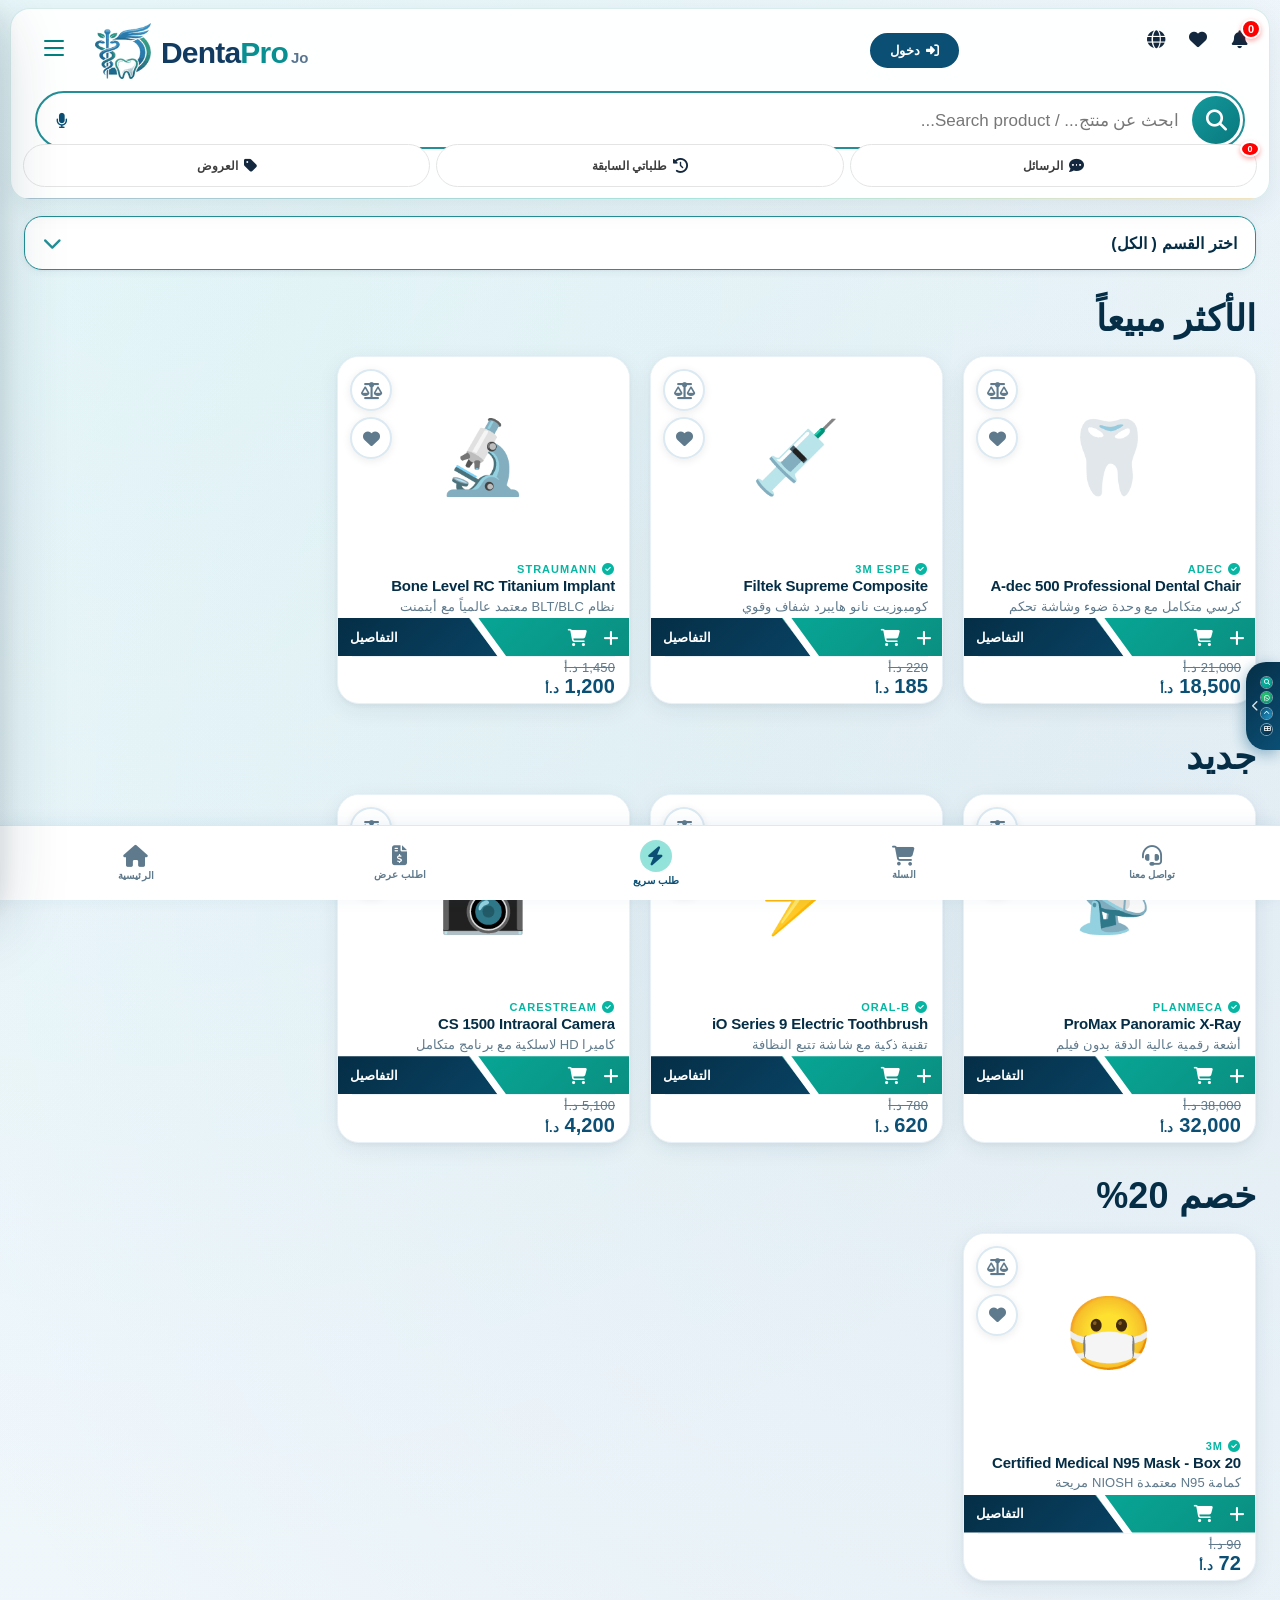
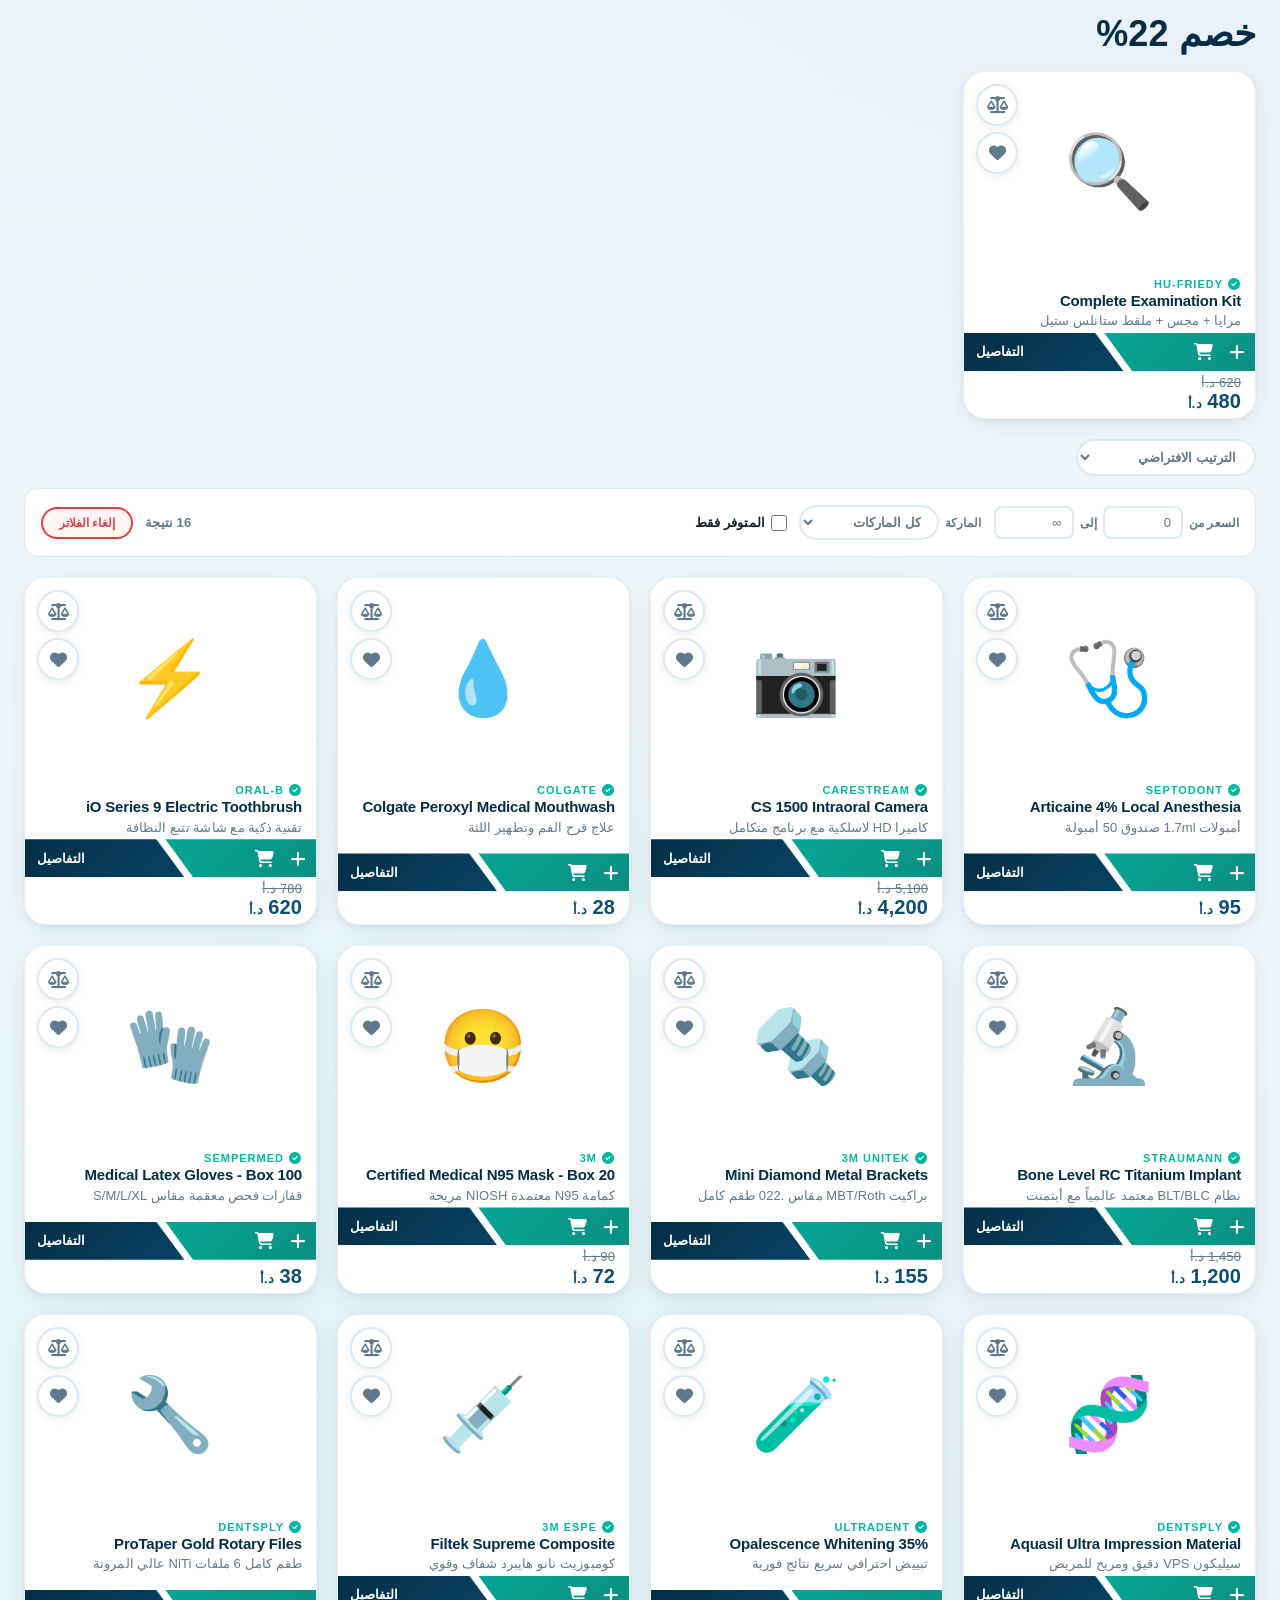
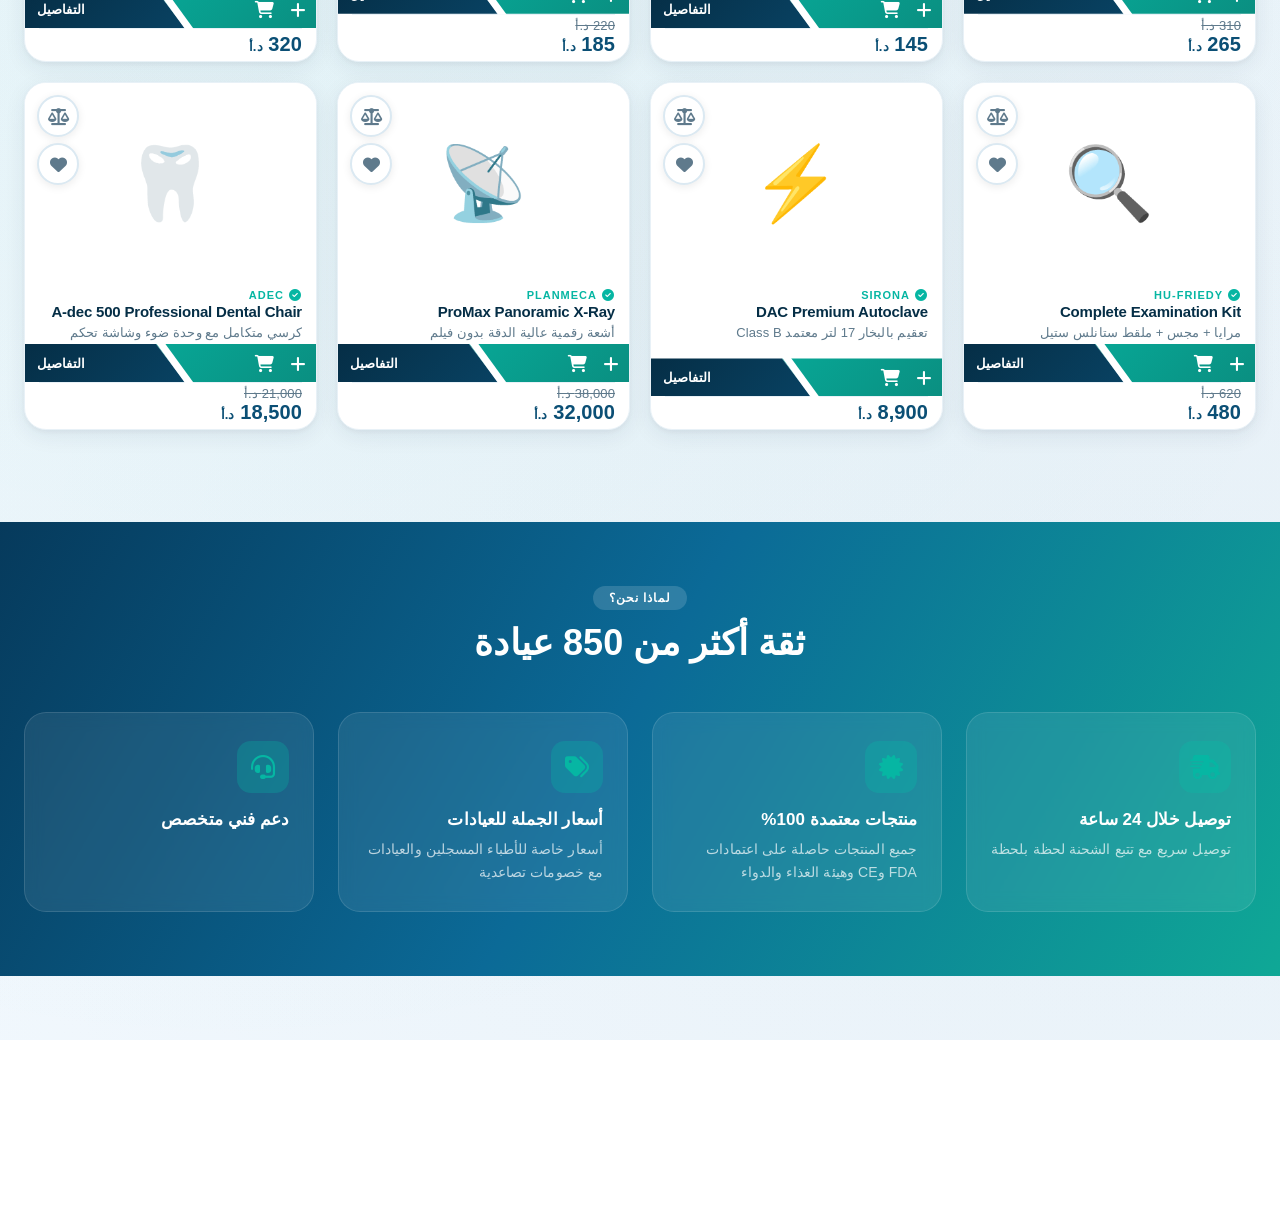
==== commit 41b1b4aa: "Add files via upload" ====
--- a/index.html
+++ b/index.html
@@ -52,31 +52,31 @@
 <link rel="stylesheet" href="https://cdnjs.cloudflare.com/ajax/libs/font-awesome/6.5.0/css/all.min.css" media="print" onload="this.media='all'">
 <noscript><link rel="stylesheet" href="https://cdnjs.cloudflare.com/ajax/libs/font-awesome/6.5.0/css/all.min.css"></noscript>
 
-<link rel="stylesheet" href="./css/bundle.css?v=r46">
+<link rel="stylesheet" href="./css/bundle.css?v=r48">
 <link rel="modulepreload" href="https://www.gstatic.com/firebasejs/10.12.0/firebase-app.js">
 <link rel="modulepreload" href="https://www.gstatic.com/firebasejs/10.12.0/firebase-firestore.js">
 <link rel="modulepreload" href="https://www.gstatic.com/firebasejs/10.12.0/firebase-auth.js">
-<link rel="modulepreload" href="./js/firebase/firebase-init.js?v=r46">
-<link rel="modulepreload" href="./js/app.js?v=r46">
-<link rel="modulepreload" href="./js/config.js?v=r46">
-<link rel="modulepreload" href="./js/constants.js?v=r46">
-<link rel="modulepreload" href="./js/state.js?v=r46">
-<link rel="modulepreload" href="./js/utils.js?v=r46">
-<link rel="modulepreload" href="./js/firebase/firebase-services.js?v=r46">
-<link rel="preload" as="script" href="./js/products/products.js?v=r46">
-<link rel="preload" as="script" href="./js/cart/cart.js?v=r46">
-<link rel="preload" as="script" href="./js/location/location.js?v=r46">
-<link rel="preload" as="script" href="./js/ui/navigation.js?v=r46">
-<link rel="preload" as="script" href="./js/user/auth-ui.js?v=r46">
-<script src="./js/shared/media.js?v=r46" defer></script>
-<script src="./js/shared/discounts.js?v=r46" defer></script>
-<script src="./js/shared/coupons.js?v=r46" defer></script>
-<script src="./js/shared/credit.js?v=r46" defer></script>
-<script src="./js/shared/loyalty.js?v=r46" defer></script>
-<script src="./js/shared/ad-banner.js?v=r46" defer></script>
-<script src="./js/push/onesignal.js?v=r46" defer></script>
-<script type="module" src="./js/firebase/firebase-init.js?v=r46"></script>
-<script type="module" src="./js/app.js?v=r46"></script>
+<link rel="modulepreload" href="./js/firebase/firebase-init.js?v=r48">
+<link rel="modulepreload" href="./js/app.js?v=r48">
+<link rel="modulepreload" href="./js/config.js?v=r48">
+<link rel="modulepreload" href="./js/constants.js?v=r48">
+<link rel="modulepreload" href="./js/state.js?v=r48">
+<link rel="modulepreload" href="./js/utils.js?v=r48">
+<link rel="modulepreload" href="./js/firebase/firebase-services.js?v=r48">
+<link rel="preload" as="script" href="./js/products/products.js?v=r48">
+<link rel="preload" as="script" href="./js/cart/cart.js?v=r48">
+<link rel="preload" as="script" href="./js/location/location.js?v=r48">
+<link rel="preload" as="script" href="./js/ui/navigation.js?v=r48">
+<link rel="preload" as="script" href="./js/user/auth-ui.js?v=r48">
+<script src="./js/shared/media.js?v=r48" defer></script>
+<script src="./js/shared/discounts.js?v=r48" defer></script>
+<script src="./js/shared/coupons.js?v=r48" defer></script>
+<script src="./js/shared/credit.js?v=r48" defer></script>
+<script src="./js/shared/loyalty.js?v=r48" defer></script>
+<script src="./js/shared/ad-banner.js?v=r48" defer></script>
+<script src="./js/push/onesignal.js?v=r48" defer></script>
+<script type="module" src="./js/firebase/firebase-init.js?v=r48"></script>
+<script type="module" src="./js/app.js?v=r48"></script>
 </head>
 <body>
 
@@ -494,13 +494,6 @@
           </div>
           <div class="field-error" id="phoneError"><i class="fas fa-exclamation-circle"></i> <span data-ar="رقم الهاتف غير صحيح" data-en="Invalid phone number">رقم الهاتف غير صحيح</span></div>
         </div>
-        <div class="form-group">
-          <label class="form-label"><i class="fas fa-phone-alt" style="color:var(--text-muted)"></i> <span data-ar="الرقم البديل أو رقم السكرتيرة (اختياري)" data-en="Alternate or secretary number (optional)">الرقم البديل أو رقم السكرتيرة (اختياري)</span></label>
-          <div class="input-with-icon">
-            <input type="tel" class="form-input" id="altPhone" placeholder="07XXXXXXXX">
-            <i class="fas fa-phone-alt input-icon"></i>
-          </div>
-        </div>
         <div id="guestAccountFieldsWrap" style="border-top:1.5px dashed var(--border);margin-top:16px;padding-top:16px">
           <div style="font-size:12px;color:var(--text-muted);margin-bottom:10px">
             <i class="fas fa-info-circle"></i> بيانصير عندك حساب تلقائياً بعد الطلب — الأسهل تحدّد كلمة سر عشان تدخل بيها لاحقاً وتتابع طلباتك
@@ -536,9 +529,6 @@
           <label class="form-label"><i class="fas fa-map-marker-alt" style="color:var(--primary-light)"></i> <span data-ar="تحديد الموقع" data-en="Set Location">تحديد الموقع</span> <span class="required">*</span></label>
           <div class="location-section">
             <div class="location-methods">
-              <button class="loc-method-btn active" id="btnManual" onclick="switchLocMethod('manual')">
-                <i class="fas fa-keyboard"></i> <span data-ar="كتابة يدوية" data-en="Type Address">كتابة يدوية</span>
-              </button>
               <button class="loc-method-btn" id="btnGPS" onclick="getGPSLocation()">
                 <i class="fas fa-crosshairs"></i> <span data-ar="موقعي الحالي" data-en="My Location">موقعي الحالي</span>
               </button>
@@ -547,13 +537,6 @@
               </button>
             </div>
 
-            <!-- Manual Input -->
-            <div id="manualInput">
-              <input type="text" class="form-input" id="addressInput"
-                placeholder="المدينة، الحي، الشارع، رقم المبنى / City, District, Street, Building No."
-                style="margin-bottom:10px" oninput="onAddressType()">
-            </div>
-
             <!-- GPS Loading -->
             <div class="gps-loading" id="gpsLoading">
               <div class="spinner"></div>
@@ -572,7 +555,24 @@
               <span id="locationConfirmText"></span>
             </div>
 
-            <div class="field-error" id="locationError" style="margin-top:8px"><i class="fas fa-exclamation-circle"></i> <span data-ar="يرجى تحديد الموقع" data-en="Please set a location">يرجى تحديد الموقع</span></div>
+            <div class="field-error" id="locationError" style="margin-top:8px"><i class="fas fa-exclamation-circle"></i> <span data-ar="يرجى تحديد الموقع بـ GPS أو الخريطة، أو كتابة العنوان" data-en="Please set your location via GPS or map, or type the address">يرجى تحديد الموقع بـ GPS أو الخريطة، أو كتابة العنوان</span></div>
+          </div>
+        </div>
+
+        <!-- الموقع بالتفصيل (كتابة العنوان) -->
+        <div class="form-group" id="manualInput">
+          <label class="form-label"><i class="fas fa-map-pin" style="color:var(--primary-light)"></i> <span data-ar="الموقع بالتفصيل (اختياري)" data-en="Detailed location (optional)">الموقع بالتفصيل (اختياري)</span></label>
+          <input type="text" class="form-input" id="addressInput"
+            placeholder="المدينة، الحي، الشارع، رقم المبنى / City, District, Street, Building No."
+            oninput="onAddressType()">
+        </div>
+
+        <!-- رقم بديل / سكرتيرة / مستلم الطلبية (اختياري) -->
+        <div class="form-group">
+          <label class="form-label"><i class="fas fa-phone-alt" style="color:var(--text-muted)"></i> <span data-ar="رقم بديل أو رقم السكرتيرة أو المستلم (اختياري)" data-en="Alternate, secretary or receiver number (optional)">رقم بديل أو رقم السكرتيرة أو المستلم (اختياري)</span></label>
+          <div class="input-with-icon">
+            <input type="tel" class="form-input" id="altPhone" placeholder="07XXXXXXXX">
+            <i class="fas fa-phone-alt input-icon"></i>
           </div>
         </div>
 
--- a/css/bundle.css
+++ b/css/bundle.css
@@ -2894,3 +2894,11 @@
 .dp-size-pill{display:inline-block; background:#e8f3fb; color:#0a5c8a; border-radius:50px; padding:1px 9px; font-size:11px; font-weight:700; margin:3px 0; margin-inline-end:6px}
 .dp-qty-x{font-weight:700; color:var(--text-muted)}
 body.dark-mode .dp-size-pill{background:#1f3a4d; color:#9cd3f0}
+
+
+/* [DP-MODAL-STICKY] نافذة الطلب: أزرار التالي/رجوع/إرسال تبقى ظاهرة أسفل النافذة مهما طال المحتوى (الموقع مع الخريطة)،
+   والارتفاع بوحدة dvh ليطابق المساحة المرئية الفعلية على الجوال (حتى بعد العودة للمتصفح من الخلفية) */
+.modal-footer{position:sticky; bottom:0; z-index:5; box-shadow:0 -6px 16px rgba(5,25,40,0.07)}
+@supports (height:100dvh){
+  .modal{max-height:calc(100dvh - 32px)}
+}
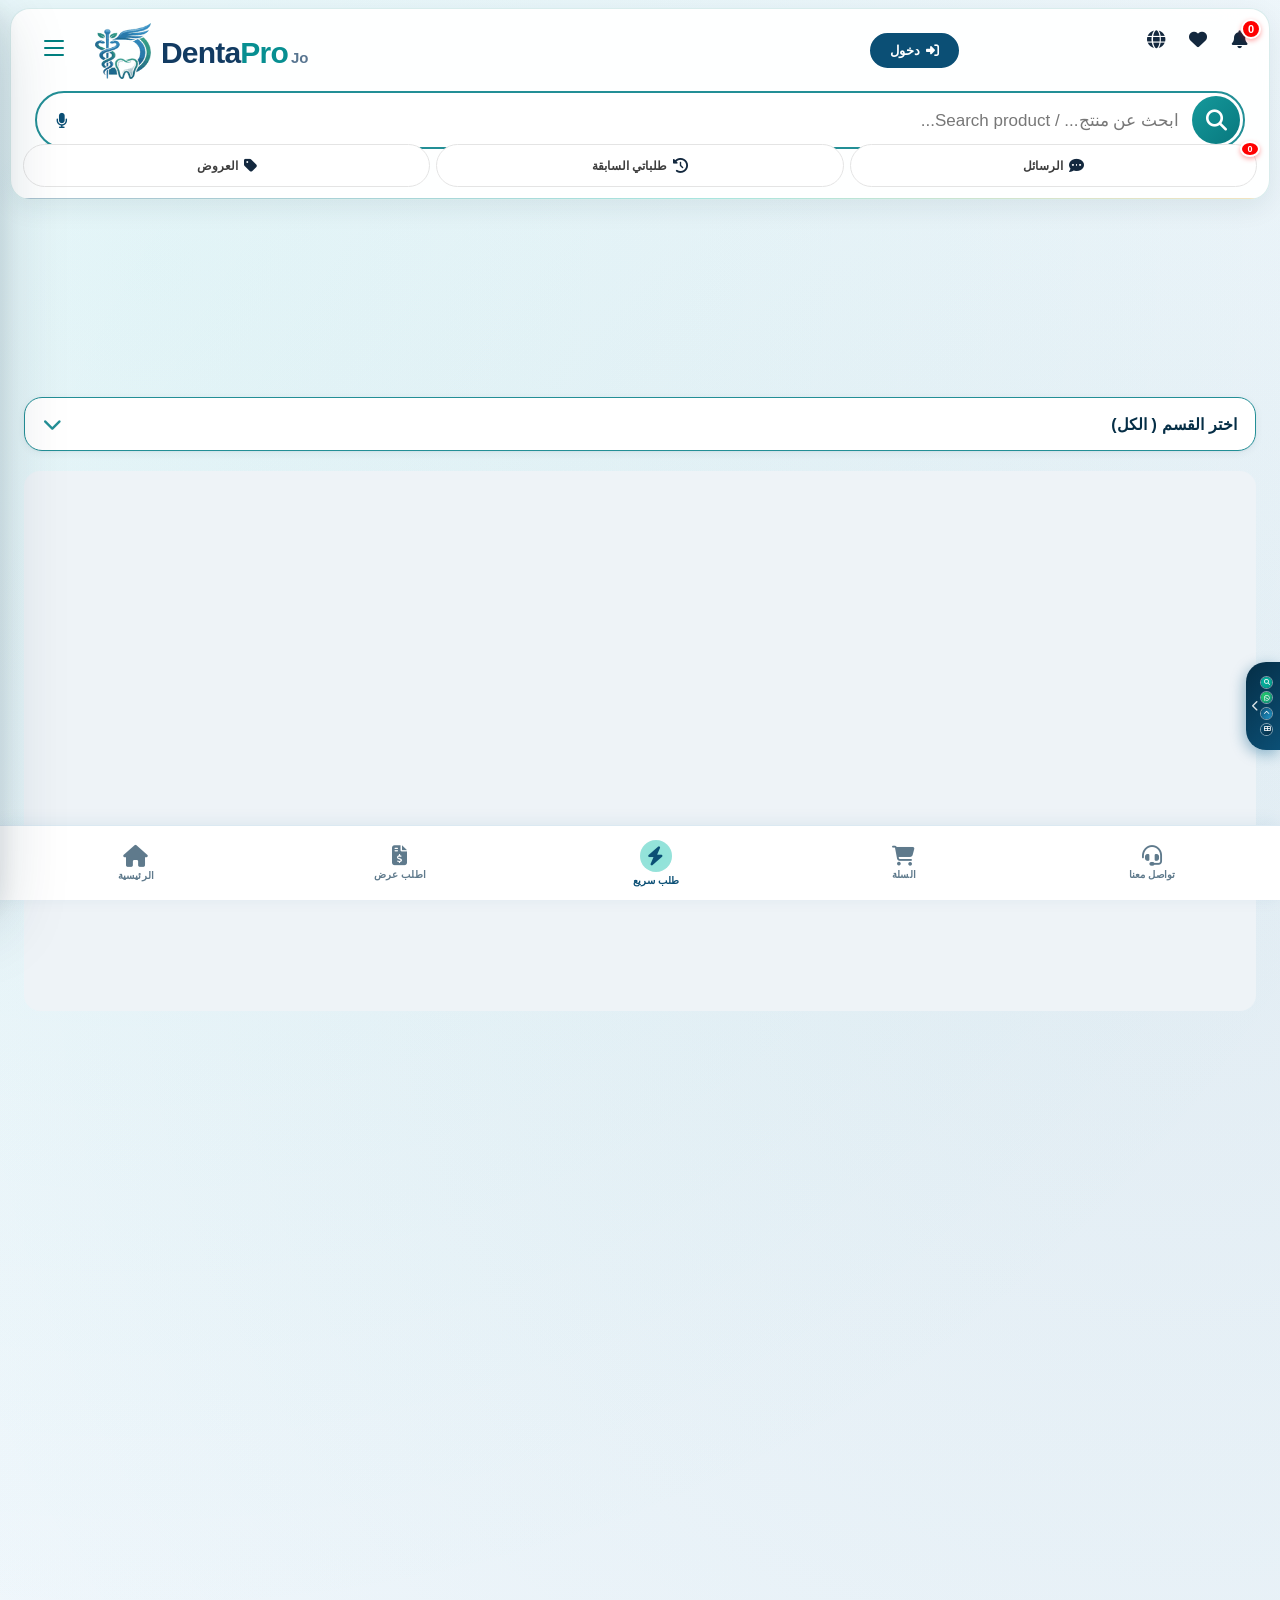
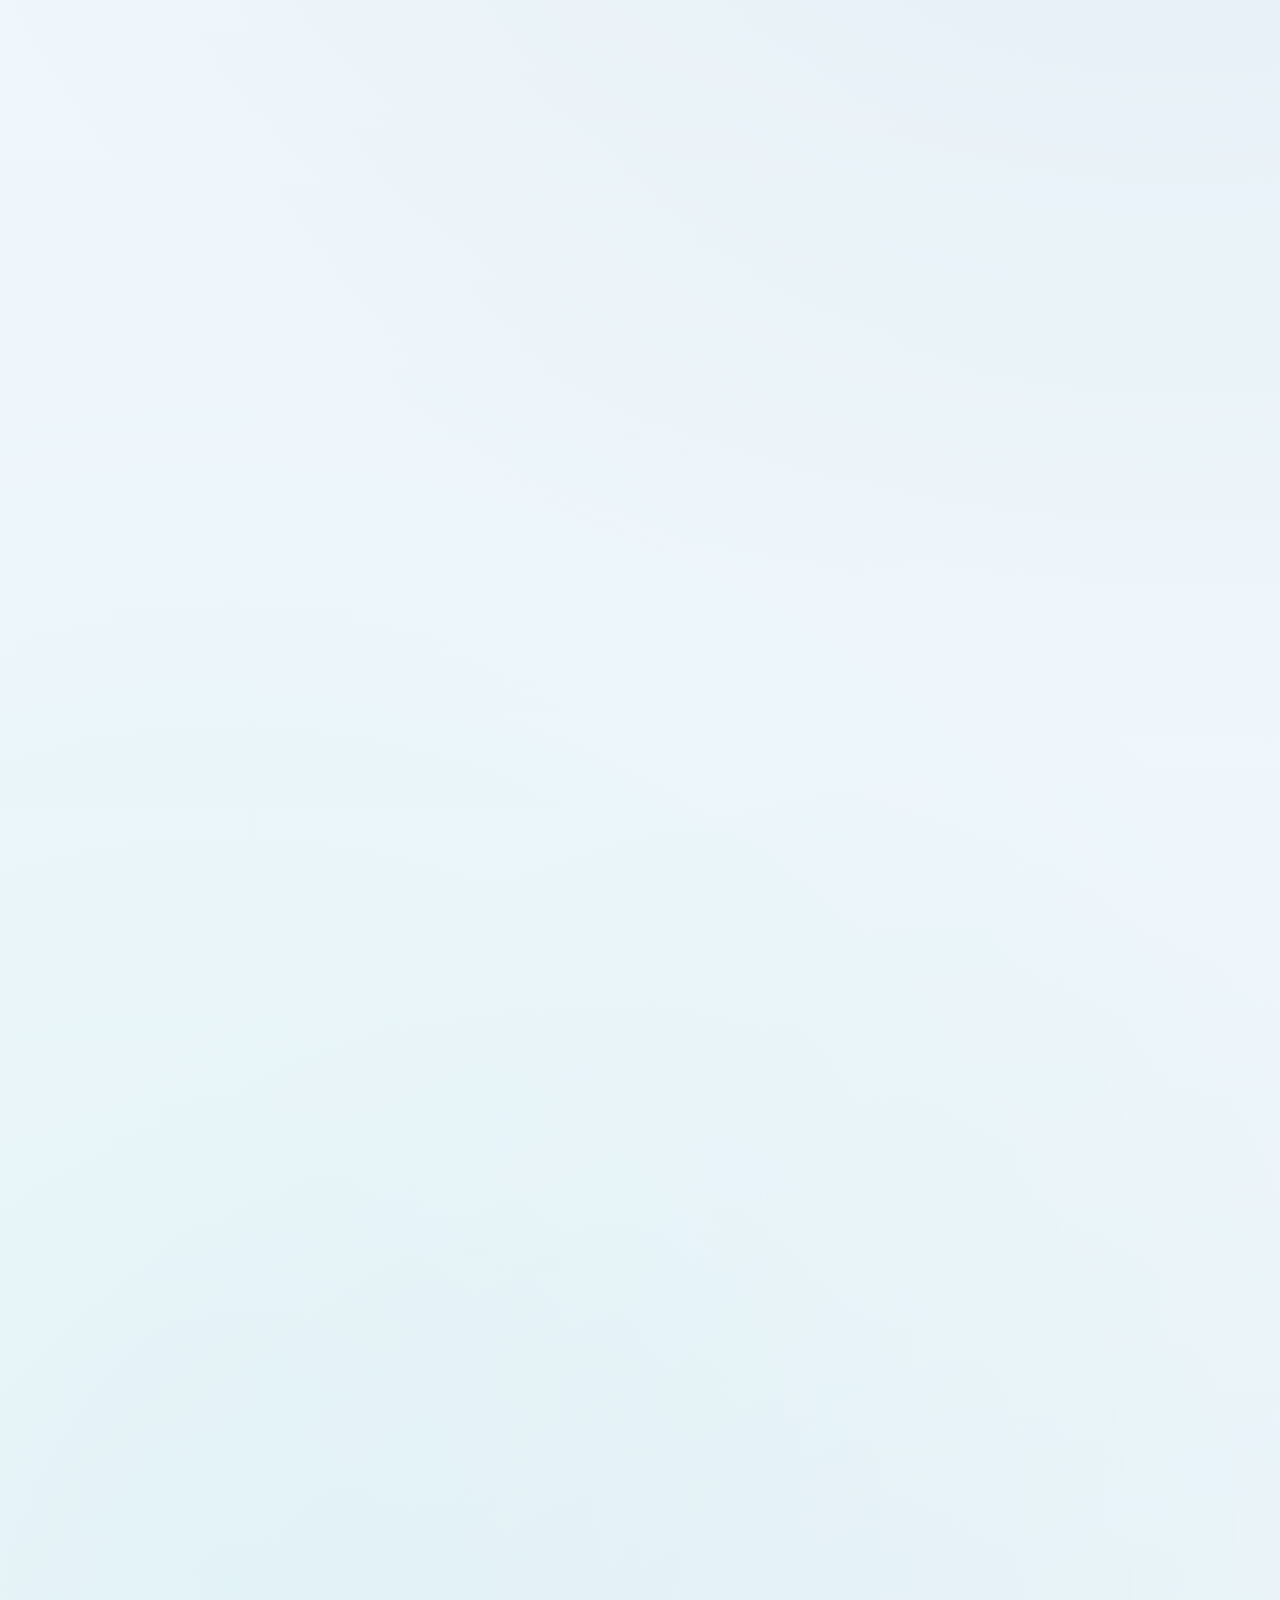
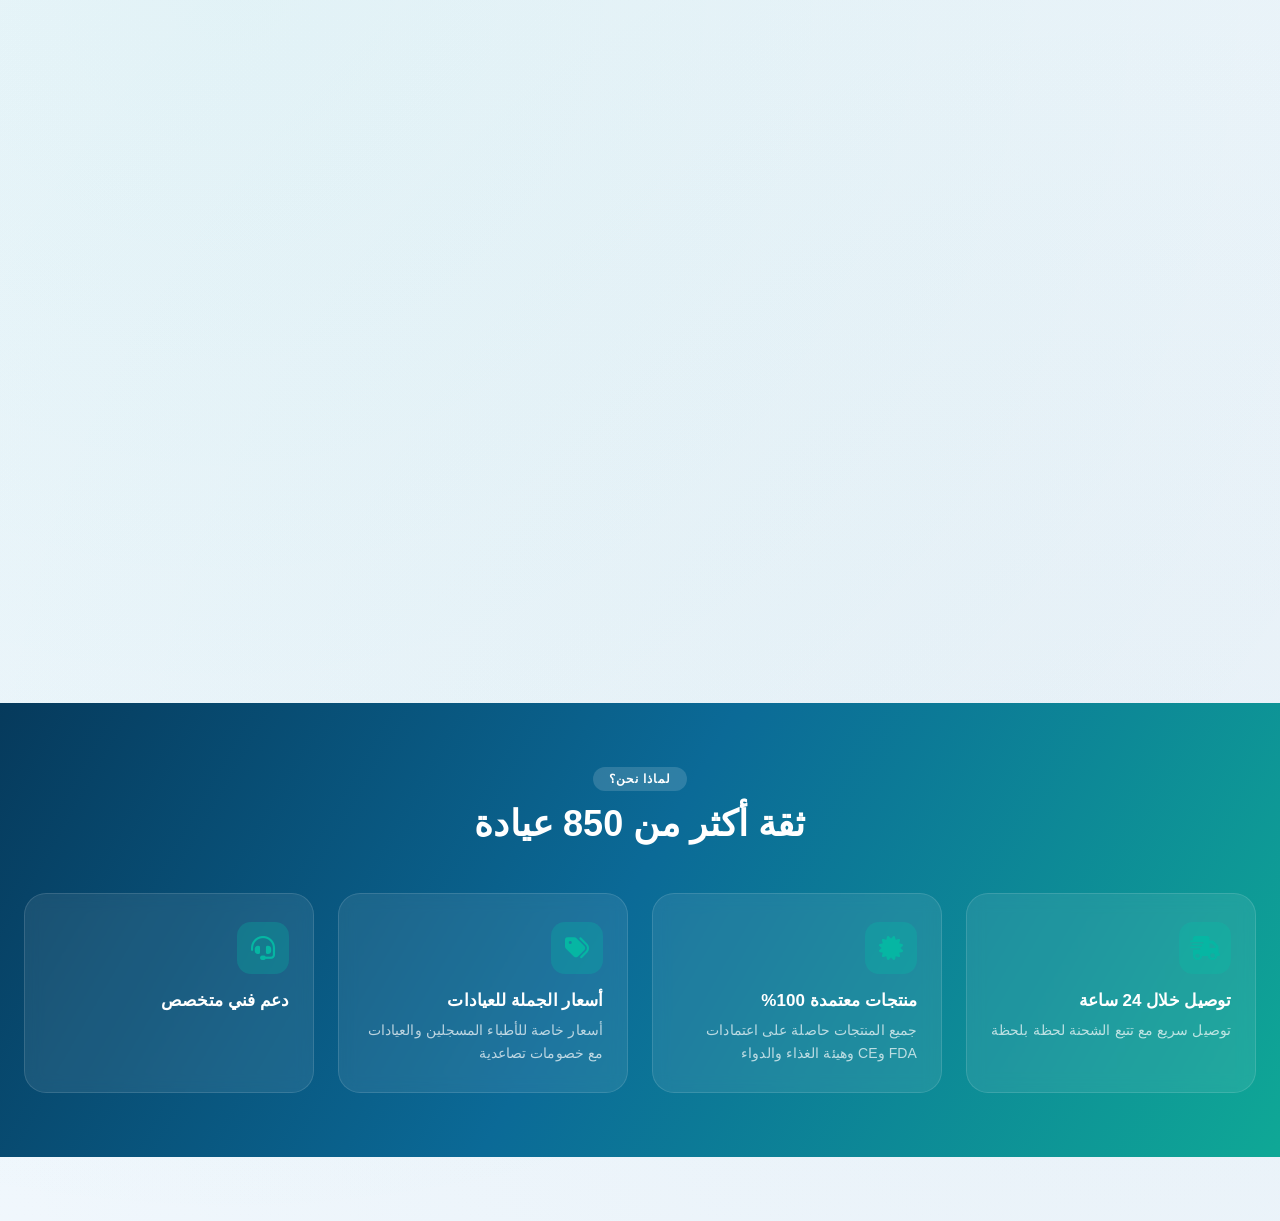
==== commit c4f16d94: "Add files via upload" ====
--- a/index.html
+++ b/index.html
@@ -2,7 +2,7 @@
 <html lang="ar" dir="rtl">
 <head>
 <meta charset="UTF-8">
-<meta http-equiv="Content-Security-Policy" content="default-src 'self'; script-src 'self' 'unsafe-inline' https://cdnjs.cloudflare.com https://www.gstatic.com https://*.onesignal.com; style-src 'self' 'unsafe-inline' https://fonts.googleapis.com https://cdnjs.cloudflare.com https://onesignal.com https://*.onesignal.com; font-src 'self' https://fonts.gstatic.com https://cdnjs.cloudflare.com; img-src 'self' data: https://*.onesignal.com https://res.cloudinary.com https://*.tile.openstreetmap.org https://www.gstatic.com; connect-src 'self' https://nominatim.openstreetmap.org https://*.googleapis.com https://*.firebaseio.com wss://*.firebaseio.com https://res.cloudinary.com https://api.cloudinary.com https://*.cloudfunctions.net https://*.run.app https://*.workers.dev https://onesignal.com https://*.onesignal.com; frame-src https://www.openstreetmap.org https://onesignal.com https://*.onesignal.com; object-src 'none'; base-uri 'self'">
+<meta http-equiv="Content-Security-Policy" content="default-src 'self'; script-src 'self' 'unsafe-inline' https://cdnjs.cloudflare.com https://www.gstatic.com https://*.onesignal.com; style-src 'self' 'unsafe-inline' https://fonts.googleapis.com https://cdnjs.cloudflare.com https://onesignal.com https://*.onesignal.com; font-src 'self' https://fonts.gstatic.com https://cdnjs.cloudflare.com; img-src 'self' data: https://*.onesignal.com https://res.cloudinary.com https://*.tile.openstreetmap.org https://www.gstatic.com https://cdnjs.cloudflare.com; connect-src 'self' https://nominatim.openstreetmap.org https://*.googleapis.com https://*.firebaseio.com wss://*.firebaseio.com https://res.cloudinary.com https://api.cloudinary.com https://*.cloudfunctions.net https://*.run.app https://*.workers.dev https://onesignal.com https://*.onesignal.com; frame-src https://www.openstreetmap.org https://onesignal.com https://*.onesignal.com; object-src 'none'; base-uri 'self'">
 <meta name="viewport" content="width=device-width, initial-scale=1.0, viewport-fit=cover">
 <script>/* حجز مساحة البانر مبكراً (منع CLS): الافتراض أن البانر موجود إلا إن عرفنا من زيارة سابقة أنه غير موجود؛ ad-banner.js يرفع الحجز عند الحسم */
 try{if(localStorage.getItem('dp_noBanner')!=='1'){document.documentElement.classList.add('dp-banner-reserve');setTimeout(function(){document.documentElement.classList.remove('dp-banner-reserve')},8000)}}catch(e){}</script>
@@ -52,31 +52,31 @@
 <link rel="stylesheet" href="https://cdnjs.cloudflare.com/ajax/libs/font-awesome/6.5.0/css/all.min.css" media="print" onload="this.media='all'">
 <noscript><link rel="stylesheet" href="https://cdnjs.cloudflare.com/ajax/libs/font-awesome/6.5.0/css/all.min.css"></noscript>
 
-<link rel="stylesheet" href="./css/bundle.css?v=r48">
+<link rel="stylesheet" href="./css/bundle.css?v=r50">
 <link rel="modulepreload" href="https://www.gstatic.com/firebasejs/10.12.0/firebase-app.js">
 <link rel="modulepreload" href="https://www.gstatic.com/firebasejs/10.12.0/firebase-firestore.js">
 <link rel="modulepreload" href="https://www.gstatic.com/firebasejs/10.12.0/firebase-auth.js">
-<link rel="modulepreload" href="./js/firebase/firebase-init.js?v=r48">
-<link rel="modulepreload" href="./js/app.js?v=r48">
-<link rel="modulepreload" href="./js/config.js?v=r48">
-<link rel="modulepreload" href="./js/constants.js?v=r48">
-<link rel="modulepreload" href="./js/state.js?v=r48">
-<link rel="modulepreload" href="./js/utils.js?v=r48">
-<link rel="modulepreload" href="./js/firebase/firebase-services.js?v=r48">
-<link rel="preload" as="script" href="./js/products/products.js?v=r48">
-<link rel="preload" as="script" href="./js/cart/cart.js?v=r48">
-<link rel="preload" as="script" href="./js/location/location.js?v=r48">
-<link rel="preload" as="script" href="./js/ui/navigation.js?v=r48">
-<link rel="preload" as="script" href="./js/user/auth-ui.js?v=r48">
-<script src="./js/shared/media.js?v=r48" defer></script>
-<script src="./js/shared/discounts.js?v=r48" defer></script>
-<script src="./js/shared/coupons.js?v=r48" defer></script>
-<script src="./js/shared/credit.js?v=r48" defer></script>
-<script src="./js/shared/loyalty.js?v=r48" defer></script>
-<script src="./js/shared/ad-banner.js?v=r48" defer></script>
-<script src="./js/push/onesignal.js?v=r48" defer></script>
-<script type="module" src="./js/firebase/firebase-init.js?v=r48"></script>
-<script type="module" src="./js/app.js?v=r48"></script>
+<link rel="modulepreload" href="./js/firebase/firebase-init.js?v=r50">
+<link rel="modulepreload" href="./js/app.js?v=r50">
+<link rel="modulepreload" href="./js/config.js?v=r50">
+<link rel="modulepreload" href="./js/constants.js?v=r50">
+<link rel="modulepreload" href="./js/state.js?v=r50">
+<link rel="modulepreload" href="./js/utils.js?v=r50">
+<link rel="modulepreload" href="./js/firebase/firebase-services.js?v=r50">
+<link rel="preload" as="script" href="./js/products/products.js?v=r50">
+<link rel="preload" as="script" href="./js/cart/cart.js?v=r50">
+<link rel="preload" as="script" href="./js/location/location.js?v=r50">
+<link rel="preload" as="script" href="./js/ui/navigation.js?v=r50">
+<link rel="preload" as="script" href="./js/user/auth-ui.js?v=r50">
+<script src="./js/shared/media.js?v=r50" defer></script>
+<script src="./js/shared/discounts.js?v=r50" defer></script>
+<script src="./js/shared/coupons.js?v=r50" defer></script>
+<script src="./js/shared/credit.js?v=r50" defer></script>
+<script src="./js/shared/loyalty.js?v=r50" defer></script>
+<script src="./js/shared/ad-banner.js?v=r50" defer></script>
+<script src="./js/push/onesignal.js?v=r50" defer></script>
+<script type="module" src="./js/firebase/firebase-init.js?v=r50"></script>
+<script type="module" src="./js/app.js?v=r50"></script>
 </head>
 <body>
 
--- a/css/bundle.css
+++ b/css/bundle.css
@@ -2896,9 +2896,7 @@
 body.dark-mode .dp-size-pill{background:#1f3a4d; color:#9cd3f0}
 
 
-/* [DP-MODAL-STICKY] نافذة الطلب: أزرار التالي/رجوع/إرسال تبقى ظاهرة أسفل النافذة مهما طال المحتوى (الموقع مع الخريطة)،
-   والارتفاع بوحدة dvh ليطابق المساحة المرئية الفعلية على الجوال (حتى بعد العودة للمتصفح من الخلفية) */
-.modal-footer{position:sticky; bottom:0; z-index:5; box-shadow:0 -6px 16px rgba(5,25,40,0.07)}
+/* [DP-MODAL-DVH] نافذة الطلب: الارتفاع بوحدة dvh ليطابق المساحة المرئية الفعلية على الجوال (حتى بعد العودة للمتصفح من الخلفية) */
 @supports (height:100dvh){
   .modal{max-height:calc(100dvh - 32px)}
 }
